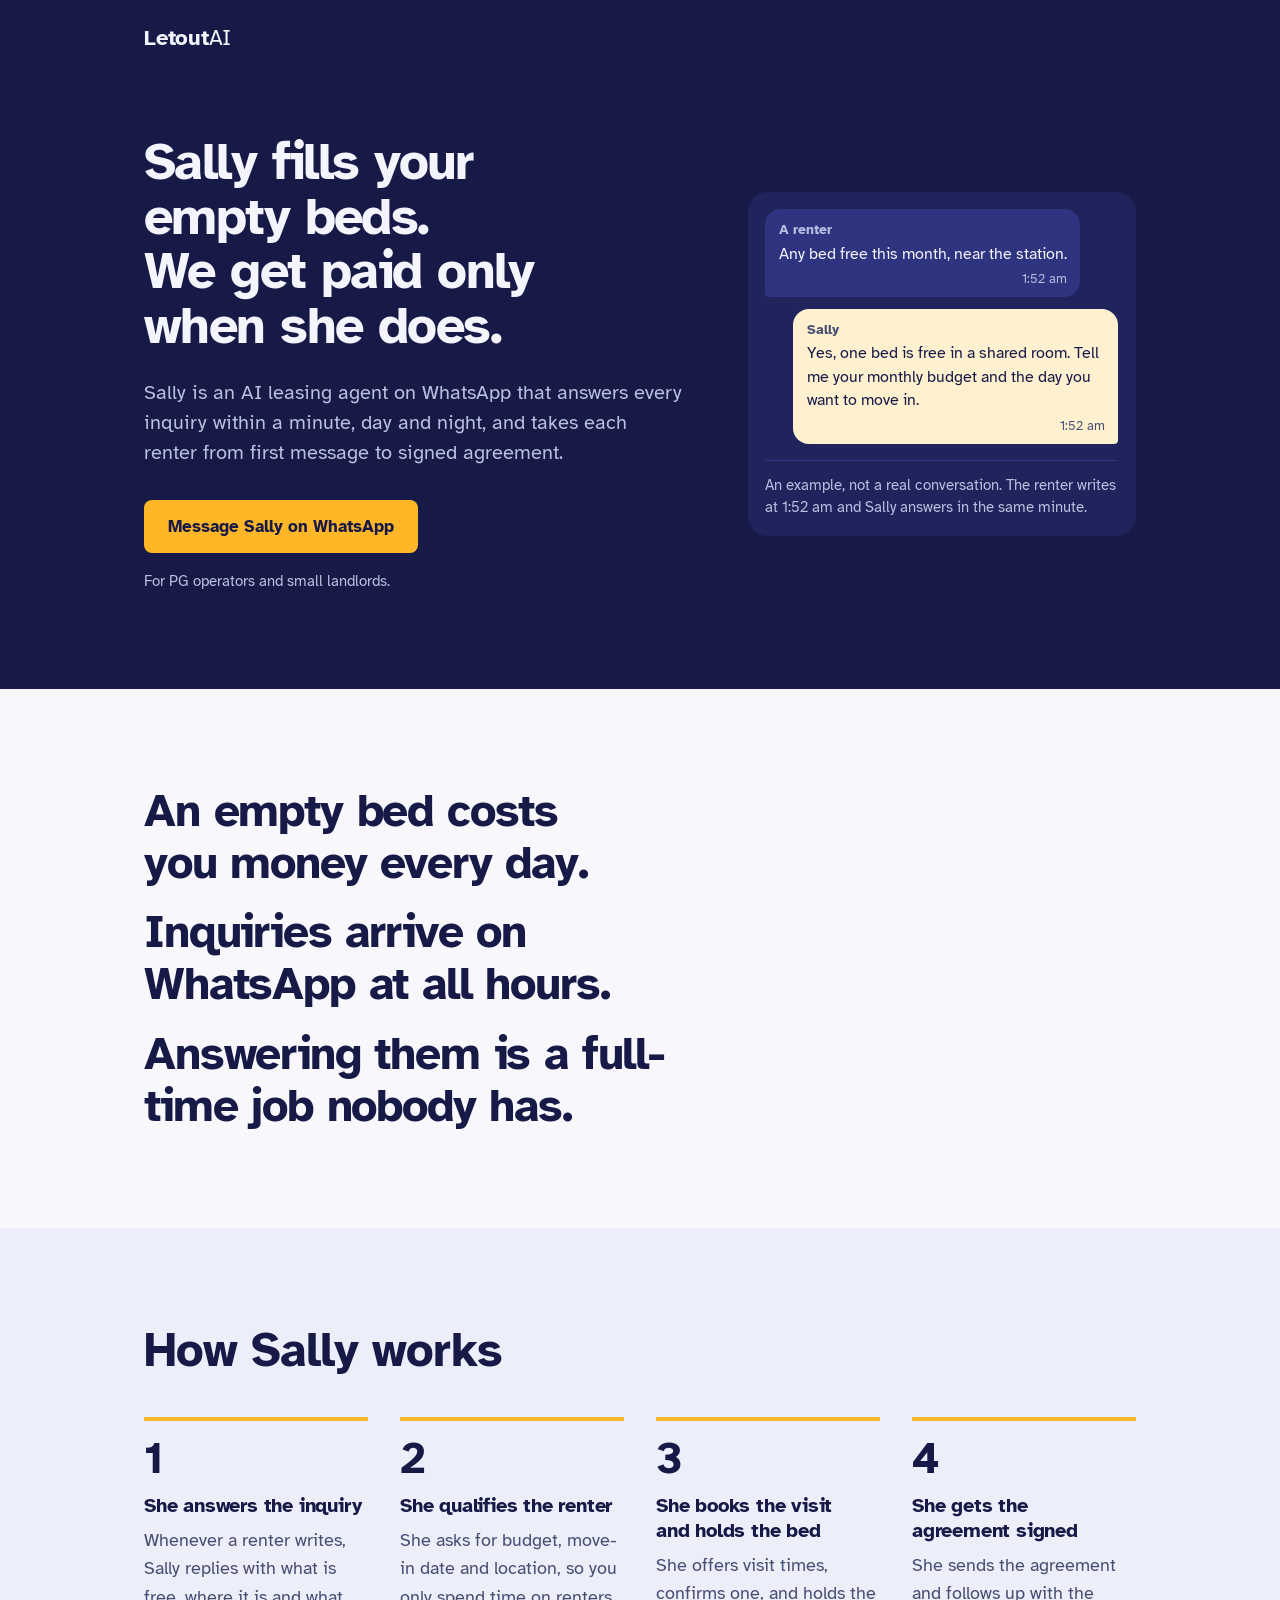
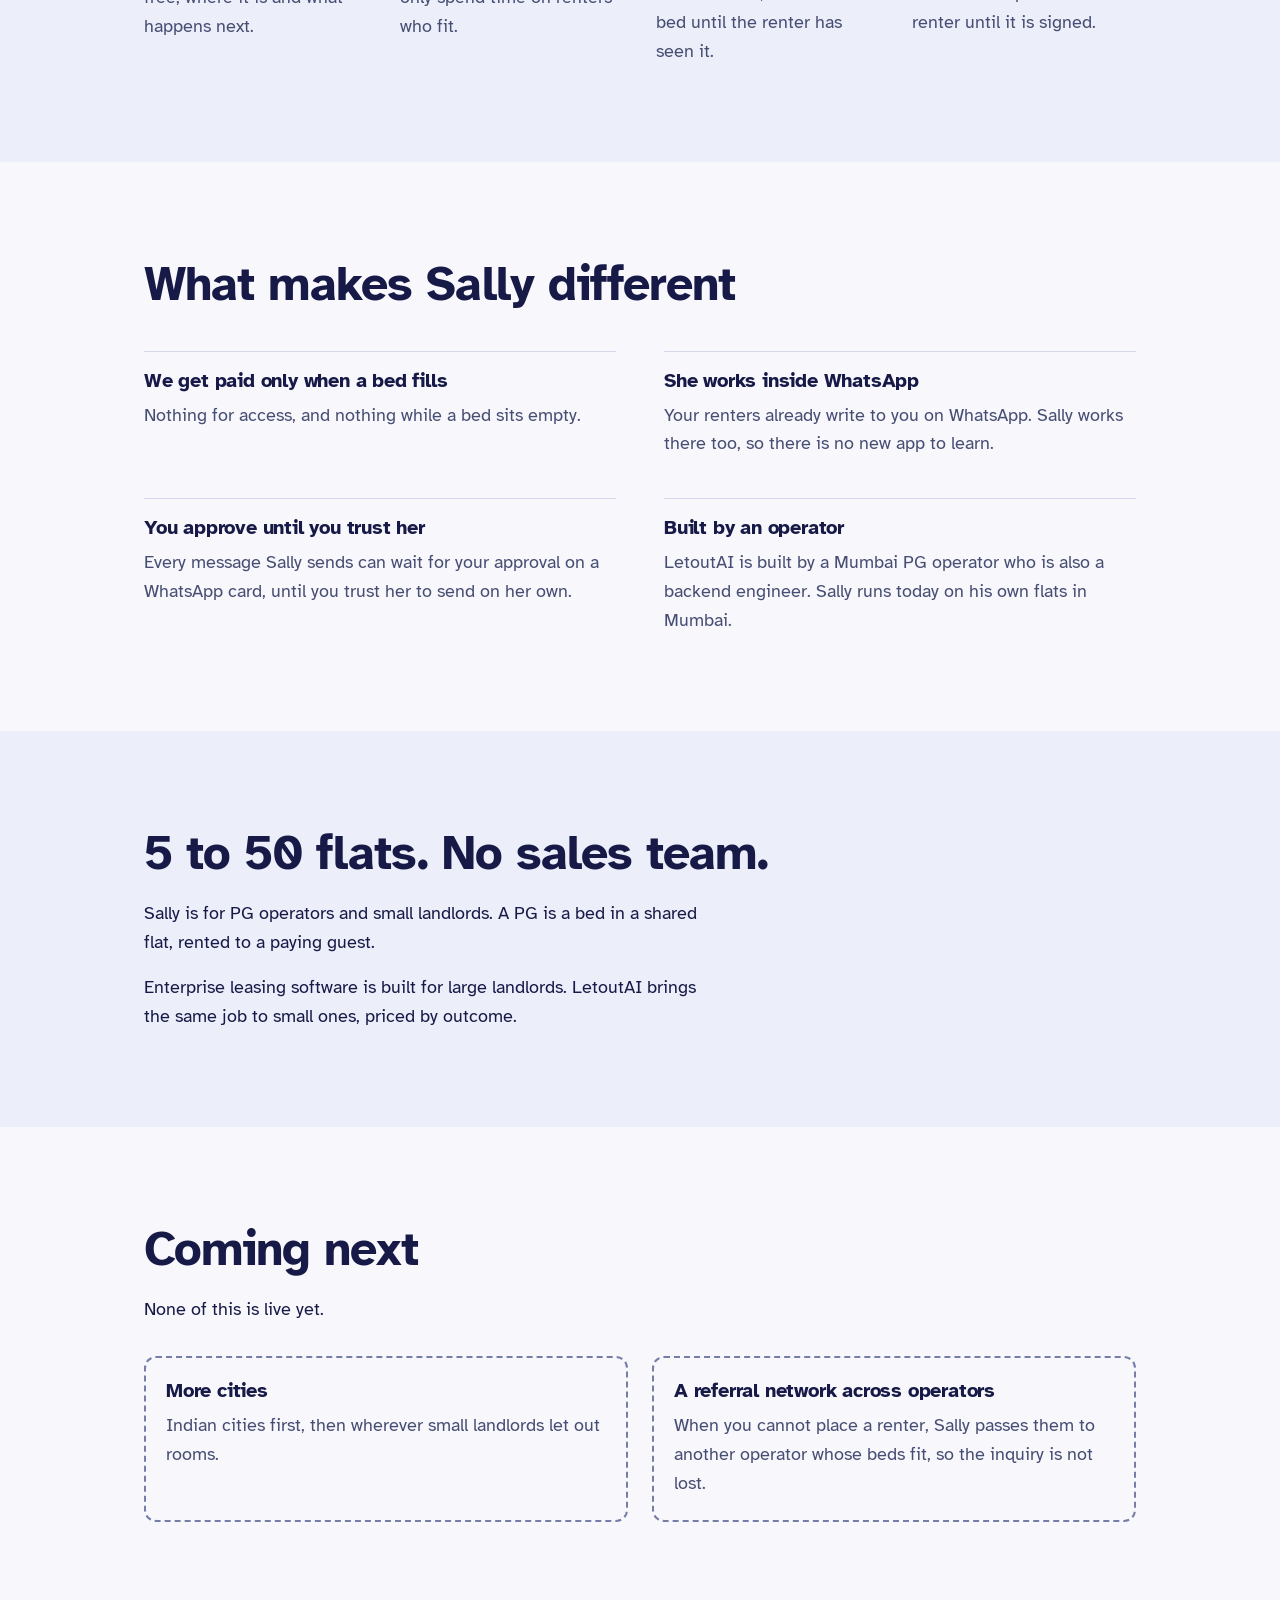
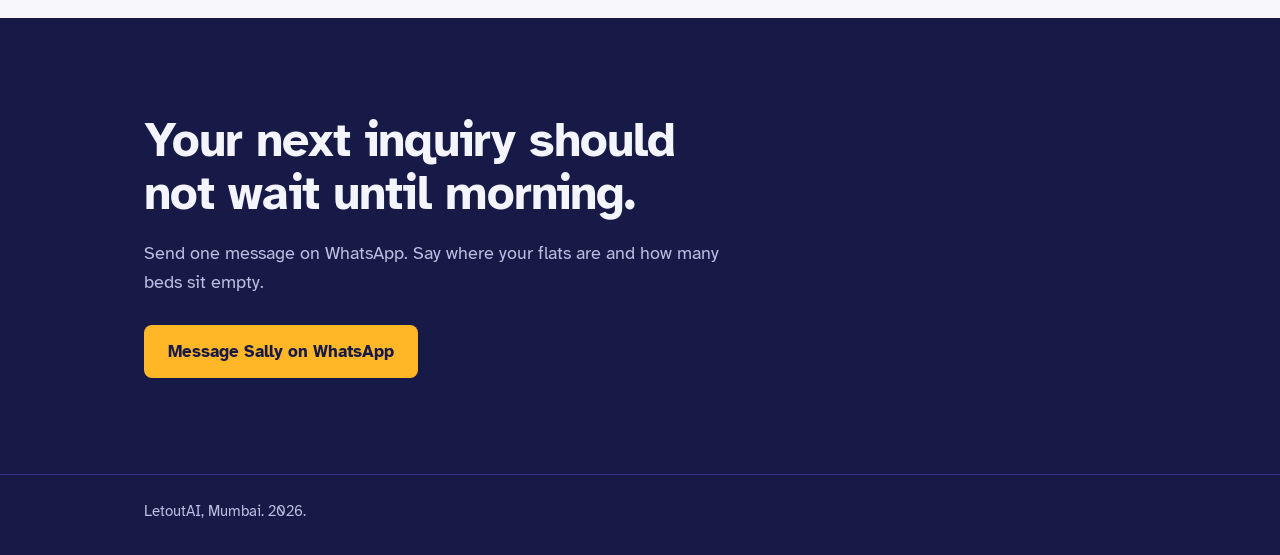
==== index.html @ 9d79eef0 "LetoutAI landing page" ====
<!doctype html>
<html lang="en">
<head>
<meta charset="utf-8">
<meta name="viewport" content="width=device-width, initial-scale=1">
<title>LetoutAI: Sally, an AI leasing agent for small landlords</title>
<meta name="description" content="Sally is an AI leasing agent on WhatsApp for PG operators and small landlords in India. She answers every inquiry, qualifies the renter and books the visit. We get paid only when a bed fills.">
<meta name="theme-color" content="#171a47">
<meta property="og:type" content="website">
<meta property="og:site_name" content="LetoutAI">
<meta property="og:title" content="Sally fills your empty beds. We get paid only when she does.">
<meta property="og:description" content="An AI leasing agent on WhatsApp for PG operators and small landlords in India.">
<link rel="icon" href="data:image/svg+xml,%3Csvg xmlns='http://www.w3.org/2000/svg' viewBox='0 0 32 32'%3E%3Crect width='32' height='32' rx='7' fill='%23171a47'/%3E%3Cg fill='%232f3480'%3E%3Crect x='6' y='6' width='9' height='9' rx='2'/%3E%3Crect x='17' y='6' width='9' height='9' rx='2'/%3E%3Crect x='6' y='17' width='9' height='9' rx='2'/%3E%3C/g%3E%3Crect x='17' y='17' width='9' height='9' rx='2' fill='%23ffb627'/%3E%3C/svg%3E">
<link rel="preconnect" href="https://fonts.googleapis.com">
<link rel="preconnect" href="https://fonts.gstatic.com" crossorigin>
<link rel="stylesheet" href="https://fonts.googleapis.com/css2?family=Atkinson+Hyperlegible:wght@400;700&display=swap">
<style>
:root{
  color-scheme:light;
  --night:#171a47;--night-2:#20245c;--night-3:#2f3480;
  --lamp:#ffb627;--lamp-hi:#ffc857;--lamp-soft:#fff1cf;
  --paper:#f7f7fc;--tint:#eceef9;--ink:#171a47;--muted:#474e73;--line:#d4d8ea;--dash:#767ea8;
  --on-night:#f3f4fc;--on-night-2:#b9bfe0;
  --f:"Atkinson Hyperlegible",system-ui,-apple-system,"Segoe UI",Roboto,"Helvetica Neue",Arial,sans-serif;
}
*,::before,::after{box-sizing:border-box}
html{-webkit-text-size-adjust:100%}
body{margin:0;background:var(--paper);color:var(--ink);font:400 1.125rem/1.6 var(--f);overflow-wrap:break-word}
::selection{background:var(--lamp);color:var(--night)}
h1,h2,h3,p,ol,figure{margin:0}
h1,h2,h3{font-weight:700;letter-spacing:-.02em;text-wrap:balance}
h2{font-size:clamp(1.85rem,4.6vw + .6rem,3rem);line-height:1.1;margin-bottom:1.25rem}
h3{font-size:1.25rem;line-height:1.25;letter-spacing:-.01em;margin-bottom:.5rem}
p{max-width:36rem}
p + p{margin-top:1rem}
:focus-visible{outline:3px solid var(--ink);outline-offset:3px}

/* bands: night is the hero and the close, paper is the day between */
.night{background:var(--night);color:var(--on-night)}
.night :focus-visible{outline-color:var(--on-night)}
.wrap{max-width:66rem;margin:0 auto;padding:0 16px}
.band{padding:clamp(3.5rem,9vw,6rem) 0}
.tint{background:var(--tint)}

/* hero */
.hero{padding:1.25rem 0 clamp(3rem,9vw,6rem)}
.mark{font-size:1.375rem;font-weight:700;letter-spacing:-.01em}
.mark span{font-weight:400}
.hero-grid{display:grid;grid-template-columns:minmax(0,1fr);gap:3rem;align-items:center;margin-top:clamp(2.5rem,8vw,5rem)}
h1{font-size:clamp(2.25rem,7.4vw + .5rem,3.6rem);line-height:1.04;letter-spacing:-.03em}
h1 span{display:block;text-wrap:balance}
.lede{margin:1.5rem 0 2rem;font-size:1.25rem;line-height:1.5;color:var(--on-night-2)}
.fine{margin-top:1rem;font-size:.9375rem;color:var(--on-night-2);text-wrap:balance}
.btn{display:block;padding:1rem 1.5rem;border-radius:.5rem;background:var(--lamp);color:var(--night);font-size:1.0625rem;font-weight:700;line-height:1.25;text-align:center;text-decoration:none;transition:background-color .15s,transform .15s}
.btn:hover{background:var(--lamp-hi);transform:translateY(-1px)}
.btn:active{transform:none}

/* the example thread */
.thread{max-width:26rem;padding:1.1rem;border-radius:1.25rem;background:var(--night-2)}
.thread ol{display:grid;gap:.75rem;padding:0;list-style:none}
.msg{max-width:92%;padding:.65rem .85rem .5rem;border-radius:1rem;font-size:1rem;line-height:1.45}
.msg b{display:block;margin-bottom:.15rem;font-size:.875rem;font-weight:700}
.msg time{display:block;margin-top:.3rem;font-size:.8125rem;text-align:right}
.in{justify-self:start;border-bottom-left-radius:.25rem;background:var(--night-3);color:var(--on-night)}
.out{justify-self:end;border-bottom-right-radius:.25rem;background:var(--lamp-soft);color:var(--night)}
.in b,.in time{color:var(--on-night-2)}
.out b,.out time{color:var(--muted)}
.thread figcaption{margin-top:1rem;padding-top:.9rem;border-top:1px solid var(--night-3);font-size:.9375rem;line-height:1.45;color:var(--on-night-2)}
@keyframes rise{from{opacity:0;transform:translateY(10px)}}
@media (prefers-reduced-motion:no-preference){
  .msg{animation:rise .5s ease-out backwards}
  .in{animation-delay:.5s}
  .out{animation-delay:1.7s}
}
@media (prefers-reduced-motion:reduce){.btn{transition:none}.btn:hover{transform:none}}

/* the problem, as three plain lines */
.problem .wrap{display:grid;gap:1.1rem}
.big{max-width:24ch;margin:0;font-size:clamp(1.7rem,4.6vw + .5rem,2.9rem);font-weight:700;line-height:1.12;letter-spacing:-.025em;text-wrap:balance}

/* how it works: a sequence, so it is numbered */
.steps{display:grid;gap:2rem;margin-top:2.5rem;padding:0;list-style:none;counter-reset:s}
.steps li{counter-increment:s;padding-top:1rem;border-top:4px solid var(--lamp)}
.steps li::before{content:counter(s);display:block;margin-bottom:.75rem;font-size:2.75rem;font-weight:700;line-height:1;letter-spacing:-.03em}
.steps p,.diff p,.soon-list p{color:var(--muted)}

/* what is different */
.diff,.soon-list{display:grid;gap:2rem;margin-top:2.5rem}
.diff > div{padding-top:1rem;border-top:1px solid var(--line)}

/* coming next: dashed means not built yet */
.soon-list{gap:1rem;margin-top:2rem}
.soon-list > div{padding:1.25rem 1.25rem 1.4rem;border:2px dashed var(--dash);border-radius:.75rem}

/* close and footer */
.close h2{max-width:24ch}
.close p{margin-bottom:1.75rem;color:var(--on-night-2)}
.foot{padding:1.5rem 0 2rem;border-top:1px solid var(--night-3)}
.foot p{font-size:.9375rem;color:var(--on-night-2)}

@media (min-width:560px){.btn{display:inline-block}}
@media (min-width:640px){.steps{grid-template-columns:repeat(2,minmax(0,1fr));gap:2.5rem 2rem}}
@media (min-width:720px){
  .wrap{padding:0 32px}
  .diff,.soon-list{grid-template-columns:repeat(2,minmax(0,1fr));gap:2.5rem 3rem}
  .soon-list{gap:1.5rem}
}
@media (min-width:880px){
  .hero-grid{grid-template-columns:minmax(0,1.25fr) minmax(0,.9fr);gap:4rem}
  h1{font-size:clamp(2.5rem,4.1vw,3.5rem)}
  .thread{justify-self:end}
}
@media (min-width:960px){.steps{grid-template-columns:repeat(4,minmax(0,1fr))}}
</style>
</head>
<body>
<header class="hero night">
<div class="wrap">
<p class="mark">Letout<span>AI</span></p>
<div class="hero-grid">
<div>
<h1><span>Sally fills your empty beds.</span> <span>We get paid only when she does.</span></h1>
<p class="lede">Sally is an AI leasing agent on WhatsApp that answers every inquiry within a minute, day and night, and takes each renter from first message to signed agreement.</p>
<a class="btn" href="https://wa.me/919321804793">Message Sally on WhatsApp</a>
<p class="fine">For PG operators and small landlords.</p>
</div>
<figure class="thread">
<ol>
<li class="msg in"><b>A renter</b>Any bed free this month, near the station.<time datetime="01:52">1:52 am</time></li>
<li class="msg out"><b>Sally</b>Yes, one bed is free in a shared room. Tell me your monthly budget and the day you want to move in.<time datetime="01:52">1:52 am</time></li>
</ol>
<figcaption>An example, not a real conversation. The renter writes at 1:52 am and Sally answers in the same minute.</figcaption>
</figure>
</div>
</div>
</header>

<main>
<section class="band problem">
<div class="wrap">
<h2 class="big">An empty bed costs you money every day.</h2>
<p class="big">Inquiries arrive on WhatsApp at all hours.</p>
<p class="big">Answering them is a full-time job nobody has.</p>
</div>
</section>

<section class="band tint">
<div class="wrap">
<h2>How Sally works</h2>
<ol class="steps">
<li><h3>She answers the inquiry</h3><p>Whenever a renter writes, Sally replies with what is free, where it is and what happens next.</p></li>
<li><h3>She qualifies the renter</h3><p>She asks for budget, move-in date and location, so you only spend time on renters who fit.</p></li>
<li><h3>She books the visit and holds the bed</h3><p>She offers visit times, confirms one, and holds the bed until the renter has seen it.</p></li>
<li><h3>She gets the agreement signed</h3><p>She sends the agreement and follows up with the renter until it is signed.</p></li>
</ol>
</div>
</section>

<section class="band">
<div class="wrap">
<h2>What makes Sally different</h2>
<div class="diff">
<div><h3>We get paid only when a bed fills</h3><p>Nothing for access, and nothing while a bed sits empty.</p></div>
<div><h3>She works inside WhatsApp</h3><p>Your renters already write to you on WhatsApp. Sally works there too, so there is no new app to learn.</p></div>
<div><h3>You approve until you trust her</h3><p>Every message Sally sends can wait for your approval on a WhatsApp card, until you trust her to send on her own.</p></div>
<div><h3>Built by an operator</h3><p>LetoutAI is built by a Mumbai PG operator who is also a backend engineer. Sally runs today on his own flats in Mumbai.</p></div>
</div>
</div>
</section>

<section class="band tint">
<div class="wrap">
<h2>5 to 50 flats. No sales team.</h2>
<p>Sally is for PG operators and small landlords. A PG is a bed in a shared flat, rented to a paying guest.</p>
<p>Enterprise leasing software is built for large landlords. LetoutAI brings the same job to small ones, priced by outcome.</p>
</div>
</section>

<section class="band">
<div class="wrap">
<h2>Coming next</h2>
<p>None of this is live yet.</p>
<div class="soon-list">
<div><h3>More cities</h3><p>Indian cities first, then wherever small landlords let out rooms.</p></div>
<div><h3>A referral network across operators</h3><p>When you cannot place a renter, Sally passes them to another operator whose beds fit, so the inquiry is not lost.</p></div>
</div>
</div>
</section>

<section class="band night close">
<div class="wrap">
<h2>Your next inquiry should not wait until morning.</h2>
<p>Send one message on WhatsApp. Say where your flats are and how many beds sit empty.</p>
<a class="btn" href="https://wa.me/919321804793">Message Sally on WhatsApp</a>
</div>
</section>
</main>

<footer class="night foot">
<div class="wrap">
<p>LetoutAI, Mumbai. 2026.</p>
</div>
</footer>
</body>
</html>
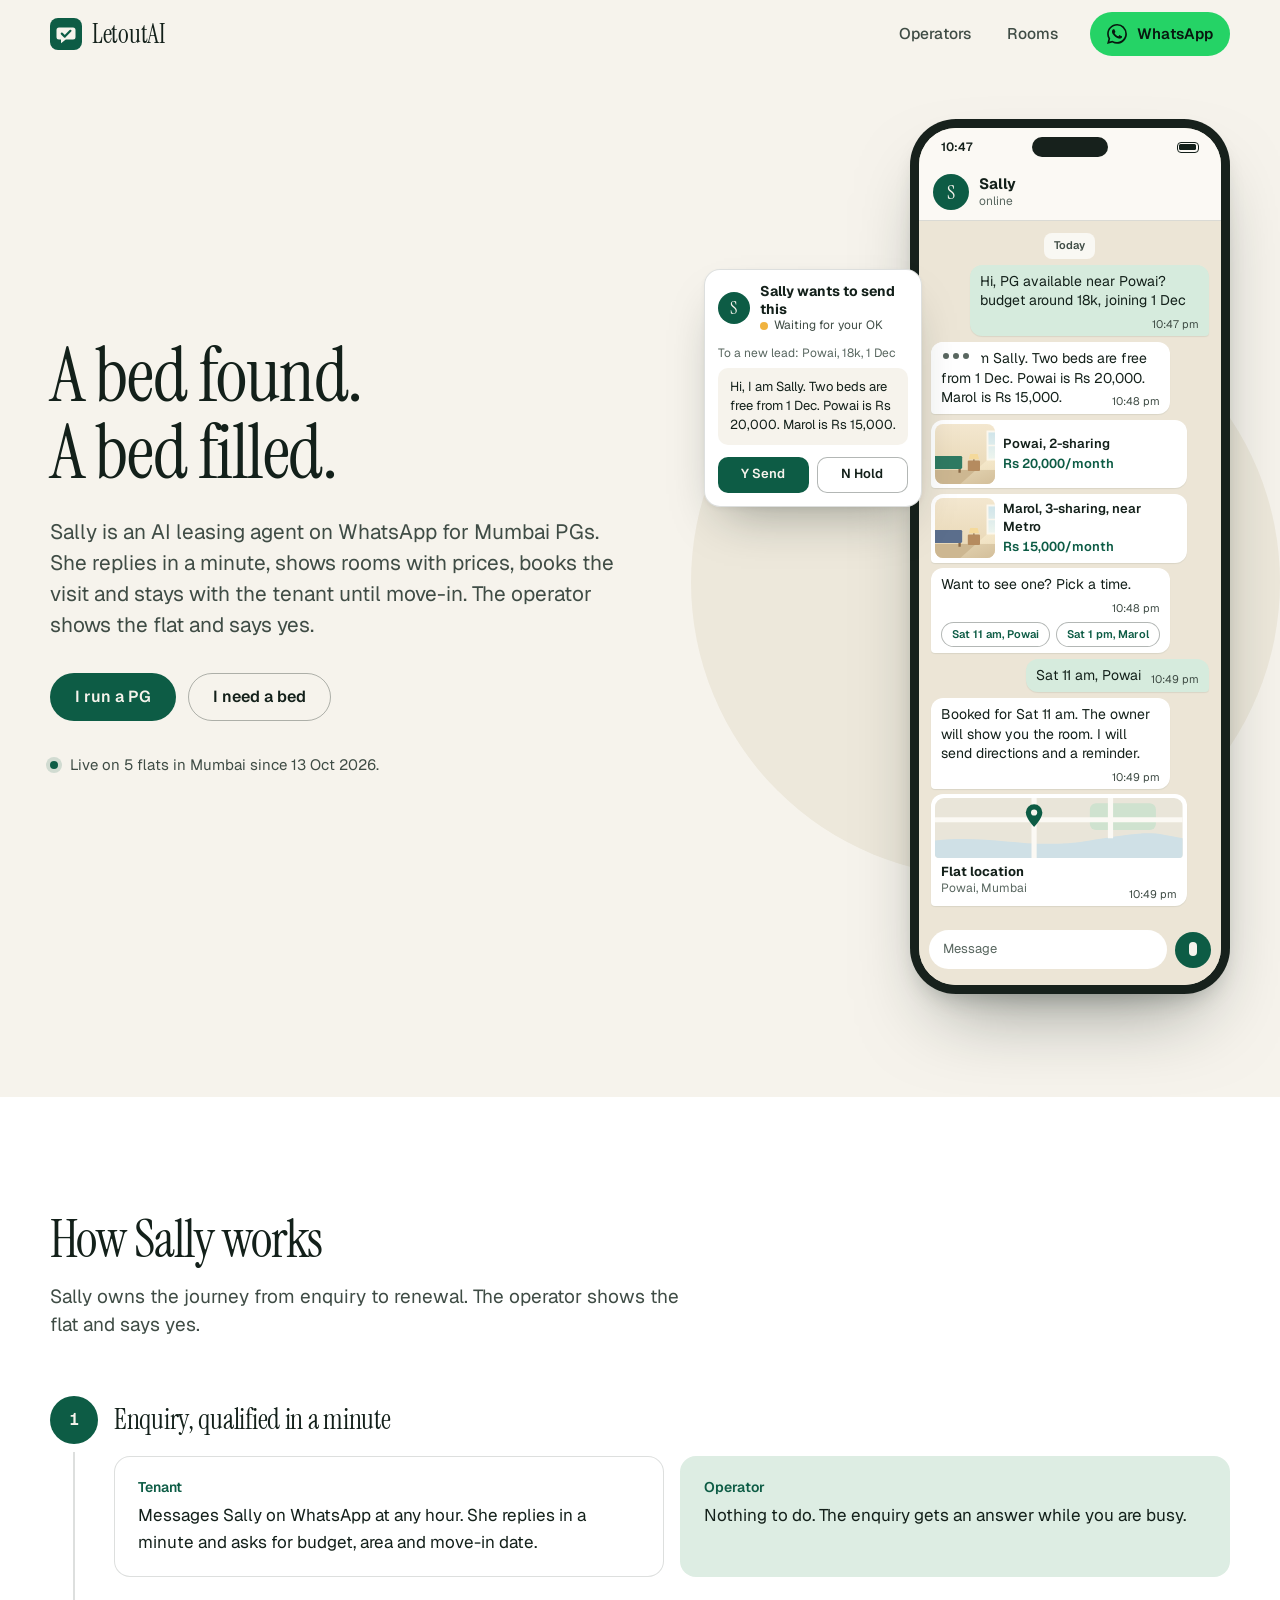
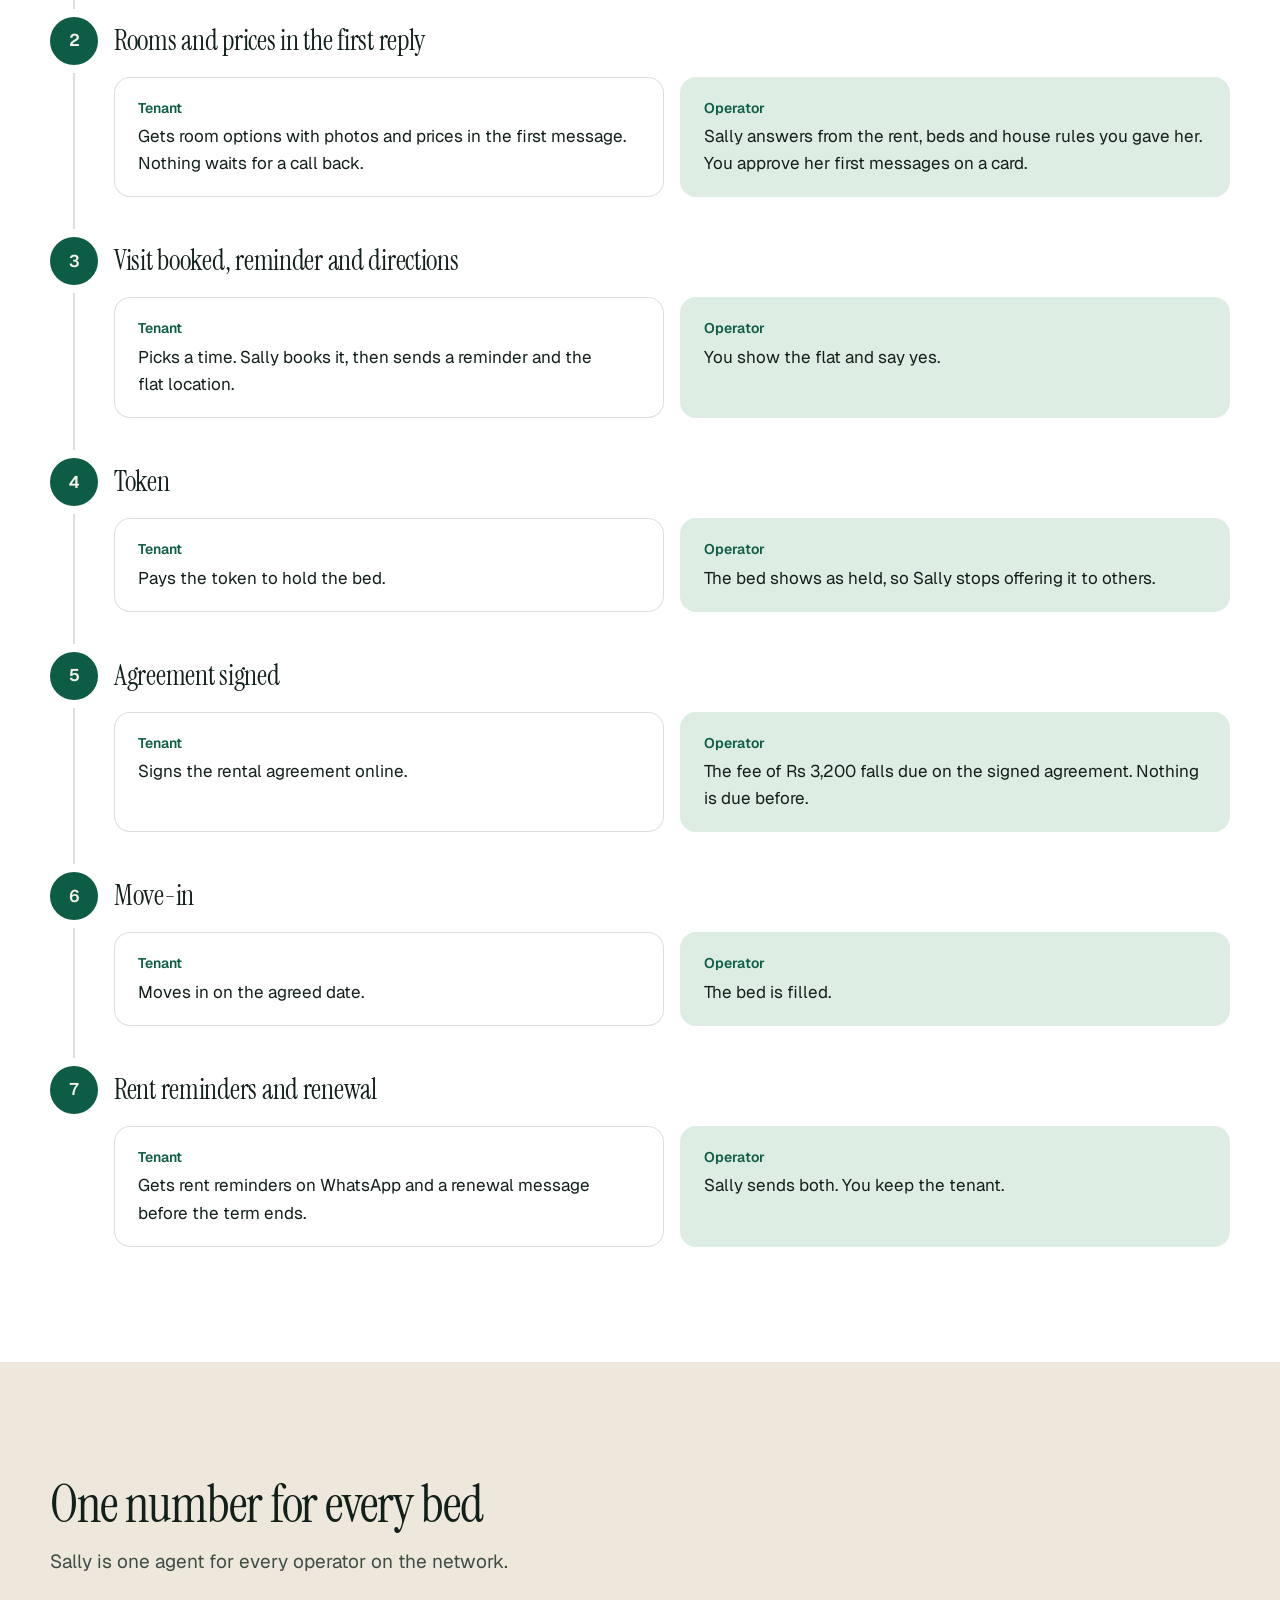
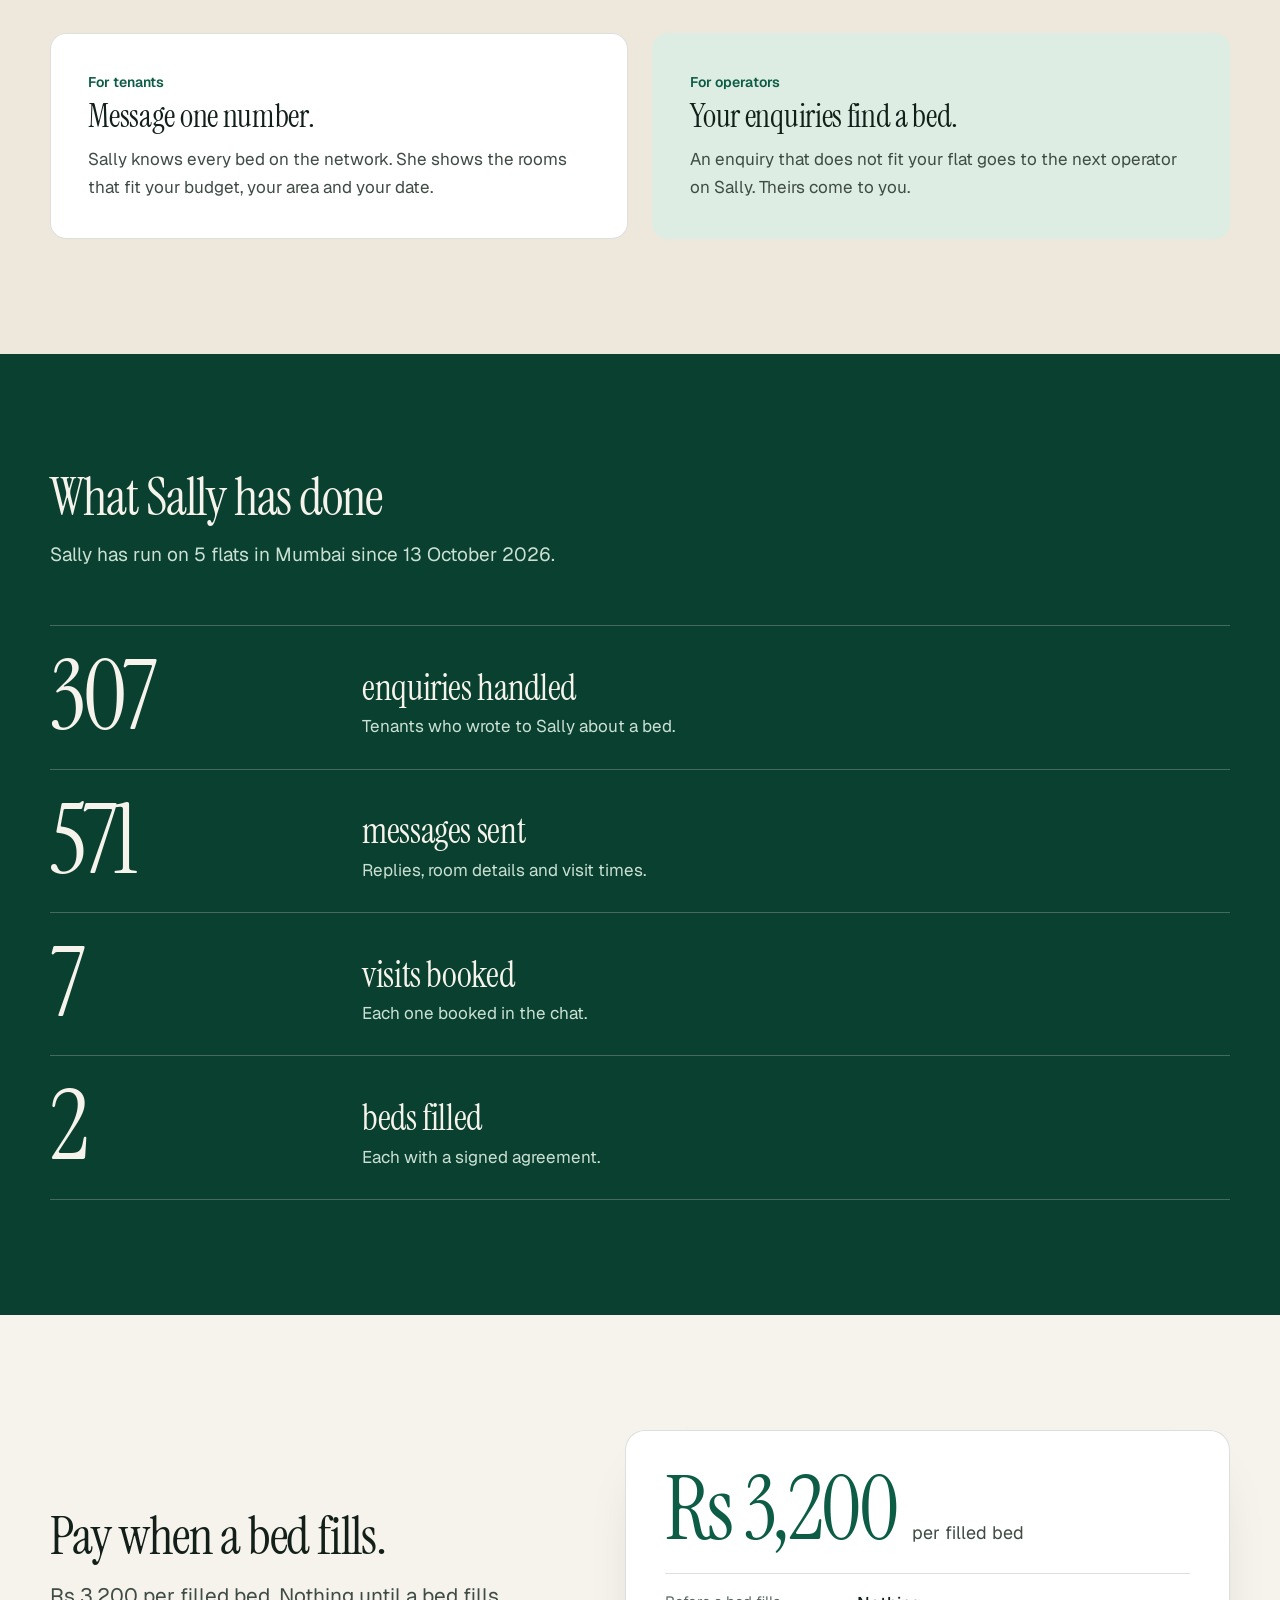
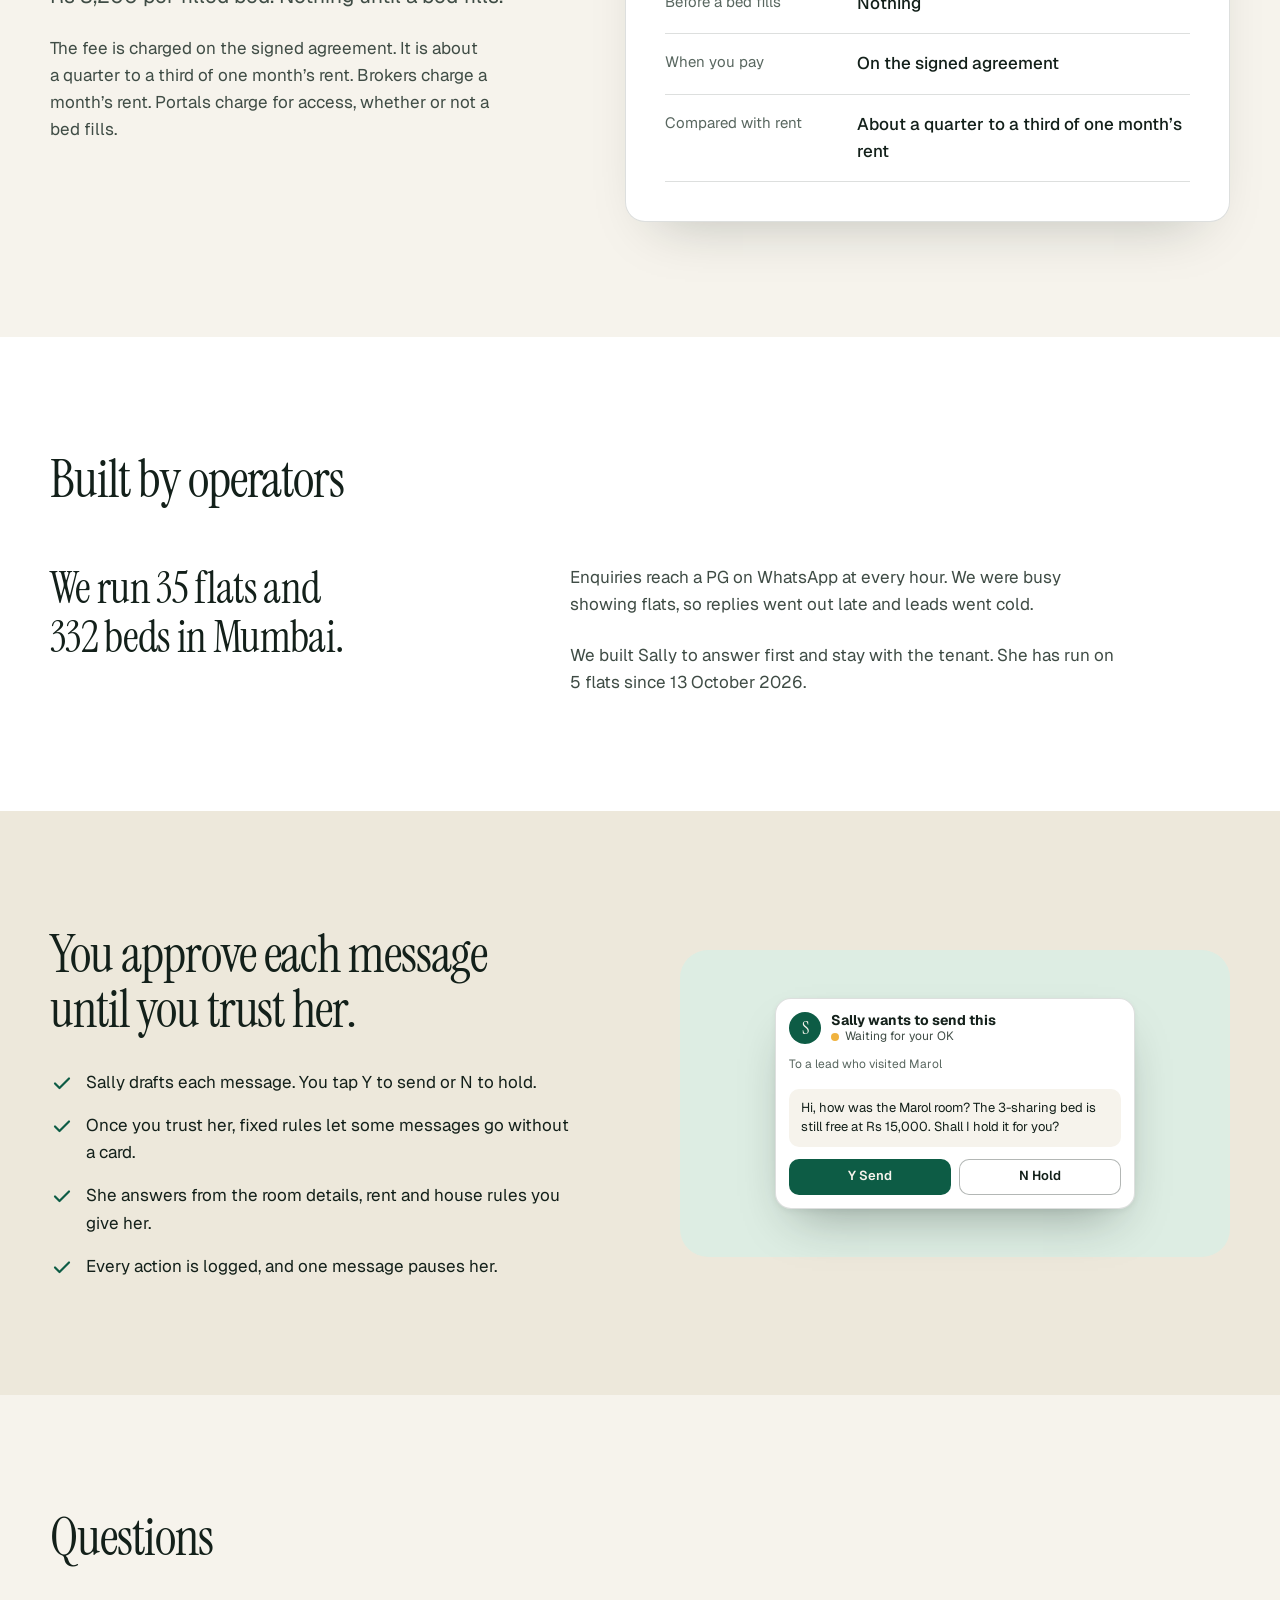
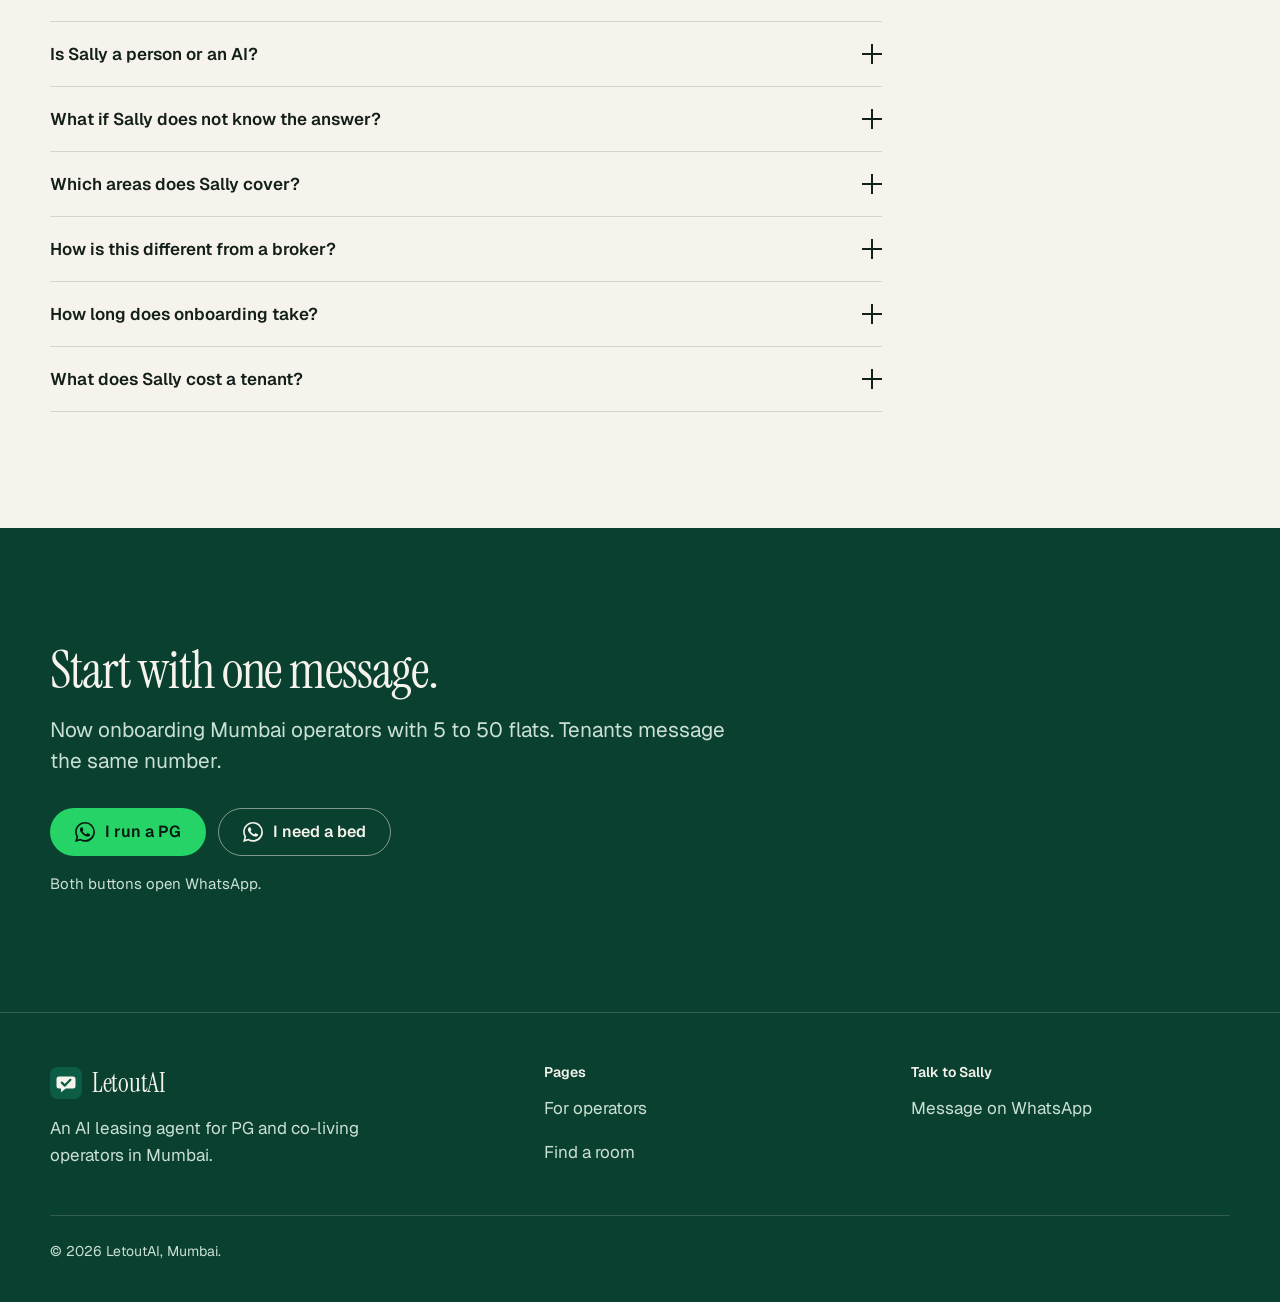
==== commit adefe213: "Content layer: three-page site (home, operators, rooms), verified numbers, shared stylesheet" ====
--- a/index.html
+++ b/index.html
@@ -1,205 +1,50 @@
 <!doctype html>
-<html lang="en">
+<html lang="en-IN">
 <head>
 <meta charset="utf-8">
 <meta name="viewport" content="width=device-width, initial-scale=1">
-<title>LetoutAI: Sally, an AI leasing agent for small landlords</title>
-<meta name="description" content="Sally is an AI leasing agent on WhatsApp for PG operators and small landlords in India. She answers every inquiry, qualifies the renter and books the visit. We get paid only when a bed fills.">
-<meta name="theme-color" content="#171a47">
+<title>LetoutAI | Sally, the AI leasing agent for Mumbai PGs</title>
+<meta name="description" content="Sally is an AI leasing agent on WhatsApp for Mumbai PGs. She takes each enquiry from first message to move-in. The operator shows the flat and says yes.">
+<link rel="canonical" href="https://letoutai.com/">
+<meta name="theme-color" content="#F6F3EC">
 <meta property="og:type" content="website">
 <meta property="og:site_name" content="LetoutAI">
-<meta property="og:title" content="Sally fills your empty beds. We get paid only when she does.">
-<meta property="og:description" content="An AI leasing agent on WhatsApp for PG operators and small landlords in India.">
-<link rel="icon" href="data:image/svg+xml,%3Csvg xmlns='http://www.w3.org/2000/svg' viewBox='0 0 32 32'%3E%3Crect width='32' height='32' rx='7' fill='%23171a47'/%3E%3Cg fill='%232f3480'%3E%3Crect x='6' y='6' width='9' height='9' rx='2'/%3E%3Crect x='17' y='6' width='9' height='9' rx='2'/%3E%3Crect x='6' y='17' width='9' height='9' rx='2'/%3E%3C/g%3E%3Crect x='17' y='17' width='9' height='9' rx='2' fill='%23ffb627'/%3E%3C/svg%3E">
+<meta property="og:locale" content="en_IN">
+<meta property="og:title" content="LetoutAI | Sally, the AI leasing agent for Mumbai PGs">
+<meta property="og:description" content="Sally is an AI leasing agent on WhatsApp for Mumbai PGs. She takes each enquiry from first message to move-in. The operator shows the flat and says yes.">
+<meta property="og:url" content="https://letoutai.com/">
+<meta property="og:image" content="https://letoutai.com/assets/og.png">
+<meta property="og:image:width" content="1200">
+<meta property="og:image:height" content="630">
+<meta property="og:image:alt" content="LetoutAI. A bed found. A bed filled.">
+<meta name="twitter:card" content="summary_large_image">
+<meta name="twitter:title" content="LetoutAI | Sally, the AI leasing agent for Mumbai PGs">
+<meta name="twitter:description" content="Sally is an AI leasing agent on WhatsApp for Mumbai PGs. She takes each enquiry from first message to move-in. The operator shows the flat and says yes.">
+<meta name="twitter:image" content="https://letoutai.com/assets/og.png">
+<link rel="icon" href="favicon.svg" type="image/svg+xml">
 <link rel="preconnect" href="https://fonts.googleapis.com">
 <link rel="preconnect" href="https://fonts.gstatic.com" crossorigin>
-<link rel="stylesheet" href="https://fonts.googleapis.com/css2?family=Atkinson+Hyperlegible:wght@400;700&display=swap">
-<style>
-:root{
-  color-scheme:light;
-  --night:#171a47;--night-2:#20245c;--night-3:#2f3480;
-  --lamp:#ffb627;--lamp-hi:#ffc857;--lamp-soft:#fff1cf;
-  --paper:#f7f7fc;--tint:#eceef9;--ink:#171a47;--muted:#474e73;--line:#d4d8ea;--dash:#767ea8;
-  --on-night:#f3f4fc;--on-night-2:#b9bfe0;
-  --f:"Atkinson Hyperlegible",system-ui,-apple-system,"Segoe UI",Roboto,"Helvetica Neue",Arial,sans-serif;
-}
-*,::before,::after{box-sizing:border-box}
-html{-webkit-text-size-adjust:100%}
-body{margin:0;background:var(--paper);color:var(--ink);font:400 1.125rem/1.6 var(--f);overflow-wrap:break-word}
-::selection{background:var(--lamp);color:var(--night)}
-h1,h2,h3,p,ol,figure{margin:0}
-h1,h2,h3{font-weight:700;letter-spacing:-.02em;text-wrap:balance}
-h2{font-size:clamp(1.85rem,4.6vw + .6rem,3rem);line-height:1.1;margin-bottom:1.25rem}
-h3{font-size:1.25rem;line-height:1.25;letter-spacing:-.01em;margin-bottom:.5rem}
-p{max-width:36rem}
-p + p{margin-top:1rem}
-:focus-visible{outline:3px solid var(--ink);outline-offset:3px}
-
-/* bands: night is the hero and the close, paper is the day between */
-.night{background:var(--night);color:var(--on-night)}
-.night :focus-visible{outline-color:var(--on-night)}
-.wrap{max-width:66rem;margin:0 auto;padding:0 16px}
-.band{padding:clamp(3.5rem,9vw,6rem) 0}
-.tint{background:var(--tint)}
-
-/* hero */
-.hero{padding:1.25rem 0 clamp(3rem,9vw,6rem)}
-.mark{font-size:1.375rem;font-weight:700;letter-spacing:-.01em}
-.mark span{font-weight:400}
-.hero-grid{display:grid;grid-template-columns:minmax(0,1fr);gap:3rem;align-items:center;margin-top:clamp(2.5rem,8vw,5rem)}
-h1{font-size:clamp(2.25rem,7.4vw + .5rem,3.6rem);line-height:1.04;letter-spacing:-.03em}
-h1 span{display:block;text-wrap:balance}
-.lede{margin:1.5rem 0 2rem;font-size:1.25rem;line-height:1.5;color:var(--on-night-2)}
-.fine{margin-top:1rem;font-size:.9375rem;color:var(--on-night-2);text-wrap:balance}
-.btn{display:block;padding:1rem 1.5rem;border-radius:.5rem;background:var(--lamp);color:var(--night);font-size:1.0625rem;font-weight:700;line-height:1.25;text-align:center;text-decoration:none;transition:background-color .15s,transform .15s}
-.btn:hover{background:var(--lamp-hi);transform:translateY(-1px)}
-.btn:active{transform:none}
-
-/* the example thread */
-.thread{max-width:26rem;padding:1.1rem;border-radius:1.25rem;background:var(--night-2)}
-.thread ol{display:grid;gap:.75rem;padding:0;list-style:none}
-.msg{max-width:92%;padding:.65rem .85rem .5rem;border-radius:1rem;font-size:1rem;line-height:1.45}
-.msg b{display:block;margin-bottom:.15rem;font-size:.875rem;font-weight:700}
-.msg time{display:block;margin-top:.3rem;font-size:.8125rem;text-align:right}
-.in{justify-self:start;border-bottom-left-radius:.25rem;background:var(--night-3);color:var(--on-night)}
-.out{justify-self:end;border-bottom-right-radius:.25rem;background:var(--lamp-soft);color:var(--night)}
-.in b,.in time{color:var(--on-night-2)}
-.out b,.out time{color:var(--muted)}
-.thread figcaption{margin-top:1rem;padding-top:.9rem;border-top:1px solid var(--night-3);font-size:.9375rem;line-height:1.45;color:var(--on-night-2)}
-@keyframes rise{from{opacity:0;transform:translateY(10px)}}
-@media (prefers-reduced-motion:no-preference){
-  .msg{animation:rise .5s ease-out backwards}
-  .in{animation-delay:.5s}
-  .out{animation-delay:1.7s}
-}
-@media (prefers-reduced-motion:reduce){.btn{transition:none}.btn:hover{transform:none}}
-
-/* the problem, as three plain lines */
-.problem .wrap{display:grid;gap:1.1rem}
-.big{max-width:24ch;margin:0;font-size:clamp(1.7rem,4.6vw + .5rem,2.9rem);font-weight:700;line-height:1.12;letter-spacing:-.025em;text-wrap:balance}
-
-/* how it works: a sequence, so it is numbered */
-.steps{display:grid;gap:2rem;margin-top:2.5rem;padding:0;list-style:none;counter-reset:s}
-.steps li{counter-increment:s;padding-top:1rem;border-top:4px solid var(--lamp)}
-.steps li::before{content:counter(s);display:block;margin-bottom:.75rem;font-size:2.75rem;font-weight:700;line-height:1;letter-spacing:-.03em}
-.steps p,.diff p,.soon-list p{color:var(--muted)}
-
-/* what is different */
-.diff,.soon-list{display:grid;gap:2rem;margin-top:2.5rem}
-.diff > div{padding-top:1rem;border-top:1px solid var(--line)}
-
-/* coming next: dashed means not built yet */
-.soon-list{gap:1rem;margin-top:2rem}
-.soon-list > div{padding:1.25rem 1.25rem 1.4rem;border:2px dashed var(--dash);border-radius:.75rem}
-
-/* close and footer */
-.close h2{max-width:24ch}
-.close p{margin-bottom:1.75rem;color:var(--on-night-2)}
-.foot{padding:1.5rem 0 2rem;border-top:1px solid var(--night-3)}
-.foot p{font-size:.9375rem;color:var(--on-night-2)}
-
-@media (min-width:560px){.btn{display:inline-block}}
-@media (min-width:640px){.steps{grid-template-columns:repeat(2,minmax(0,1fr));gap:2.5rem 2rem}}
-@media (min-width:720px){
-  .wrap{padding:0 32px}
-  .diff,.soon-list{grid-template-columns:repeat(2,minmax(0,1fr));gap:2.5rem 3rem}
-  .soon-list{gap:1.5rem}
-}
-@media (min-width:880px){
-  .hero-grid{grid-template-columns:minmax(0,1.25fr) minmax(0,.9fr);gap:4rem}
-  h1{font-size:clamp(2.5rem,4.1vw,3.5rem)}
-  .thread{justify-self:end}
-}
-@media (min-width:960px){.steps{grid-template-columns:repeat(4,minmax(0,1fr))}}
-</style>
+<link rel="stylesheet" href="https://fonts.googleapis.com/css2?family=Geist:wght@400;500;600&family=Instrument+Serif&display=swap">
+<link rel="stylesheet" href="assets/style.css">
+<script>document.documentElement.classList.add('js');</script>
+<script type="application/ld+json">{"@context":"https://schema.org","@type":"Organization","name":"LetoutAI","url":"https://letoutai.com/","description":"LetoutAI builds Sally, an AI leasing agent on WhatsApp for PG and co-living operators in Mumbai.","areaServed":{"@type":"City","name":"Mumbai"},"contactPoint":{"@type":"ContactPoint","contactType":"customer support","url":"https://wa.me/919321804793?text=Hi%20Sally%2C%20I%20run%20a%20PG%20in%20Mumbai%20and%20want%20to%20fill%20beds%20with%20you."}}</script>
 </head>
 <body>
-<header class="hero night">
-<div class="wrap">
-<p class="mark">Letout<span>AI</span></p>
-<div class="hero-grid">
-<div>
-<h1><span>Sally fills your empty beds.</span> <span>We get paid only when she does.</span></h1>
-<p class="lede">Sally is an AI leasing agent on WhatsApp that answers every inquiry within a minute, day and night, and takes each renter from first message to signed agreement.</p>
-<a class="btn" href="https://wa.me/919321804793">Message Sally on WhatsApp</a>
-<p class="fine">For PG operators and small landlords.</p>
-</div>
-<figure class="thread">
-<ol>
-<li class="msg in"><b>A renter</b>Any bed free this month, near the station.<time datetime="01:52">1:52 am</time></li>
-<li class="msg out"><b>Sally</b>Yes, one bed is free in a shared room. Tell me your monthly budget and the day you want to move in.<time datetime="01:52">1:52 am</time></li>
-</ol>
-<figcaption>An example, not a real conversation. The renter writes at 1:52 am and Sally answers in the same minute.</figcaption>
-</figure>
-</div>
-</div>
-</header>
-
-<main>
-<section class="band problem">
-<div class="wrap">
-<h2 class="big">An empty bed costs you money every day.</h2>
-<p class="big">Inquiries arrive on WhatsApp at all hours.</p>
-<p class="big">Answering them is a full-time job nobody has.</p>
-</div>
-</section>
-
-<section class="band tint">
-<div class="wrap">
-<h2>How Sally works</h2>
-<ol class="steps">
-<li><h3>She answers the inquiry</h3><p>Whenever a renter writes, Sally replies with what is free, where it is and what happens next.</p></li>
-<li><h3>She qualifies the renter</h3><p>She asks for budget, move-in date and location, so you only spend time on renters who fit.</p></li>
-<li><h3>She books the visit and holds the bed</h3><p>She offers visit times, confirms one, and holds the bed until the renter has seen it.</p></li>
-<li><h3>She gets the agreement signed</h3><p>She sends the agreement and follows up with the renter until it is signed.</p></li>
-</ol>
-</div>
-</section>
-
-<section class="band">
-<div class="wrap">
-<h2>What makes Sally different</h2>
-<div class="diff">
-<div><h3>We get paid only when a bed fills</h3><p>Nothing for access, and nothing while a bed sits empty.</p></div>
-<div><h3>She works inside WhatsApp</h3><p>Your renters already write to you on WhatsApp. Sally works there too, so there is no new app to learn.</p></div>
-<div><h3>You approve until you trust her</h3><p>Every message Sally sends can wait for your approval on a WhatsApp card, until you trust her to send on her own.</p></div>
-<div><h3>Built by an operator</h3><p>LetoutAI is built by a Mumbai PG operator who is also a backend engineer. Sally runs today on his own flats in Mumbai.</p></div>
-</div>
-</div>
-</section>
-
-<section class="band tint">
-<div class="wrap">
-<h2>5 to 50 flats. No sales team.</h2>
-<p>Sally is for PG operators and small landlords. A PG is a bed in a shared flat, rented to a paying guest.</p>
-<p>Enterprise leasing software is built for large landlords. LetoutAI brings the same job to small ones, priced by outcome.</p>
-</div>
-</section>
-
-<section class="band">
-<div class="wrap">
-<h2>Coming next</h2>
-<p>None of this is live yet.</p>
-<div class="soon-list">
-<div><h3>More cities</h3><p>Indian cities first, then wherever small landlords let out rooms.</p></div>
-<div><h3>A referral network across operators</h3><p>When you cannot place a renter, Sally passes them to another operator whose beds fit, so the inquiry is not lost.</p></div>
-</div>
-</div>
-</section>
-
-<section class="band night close">
-<div class="wrap">
-<h2>Your next inquiry should not wait until morning.</h2>
-<p>Send one message on WhatsApp. Say where your flats are and how many beds sit empty.</p>
-<a class="btn" href="https://wa.me/919321804793">Message Sally on WhatsApp</a>
-</div>
-</section>
+<a class="skip" href="#main">Skip to content</a>
+<svg width="0" height="0" style="position:absolute" aria-hidden="true" focusable="false"><symbol id="i-wa" viewBox="0 0 24 24"><path fill="currentColor" d="M17.472 14.382c-.297-.149-1.758-.867-2.03-.967-.273-.099-.471-.148-.67.15-.197.297-.767.966-.94 1.164-.173.199-.347.223-.644.075-.3-.15-1.263-.465-2.403-1.485-.888-.795-1.484-1.77-1.66-2.07-.174-.3-.019-.465.13-.615.136-.135.301-.345.451-.523.146-.181.194-.301.297-.496.1-.21.049-.375-.025-.524-.075-.15-.672-1.62-.922-2.206-.24-.584-.487-.51-.672-.51-.172-.015-.371-.015-.571-.015-.2 0-.523.074-.797.359-.273.3-1.045 1.02-1.045 2.475s1.07 2.865 1.219 3.075c.149.18 2.095 3.195 5.076 4.483.709.3 1.263.489 1.694.626.712.226 1.36.194 1.872.118.571-.085 1.758-.719 2.006-1.413.248-.695.248-1.29.173-1.414-.074-.123-.272-.198-.57-.347m-5.421 7.403h-.004a9.87 9.87 0 01-5.031-1.378l-.361-.214-3.741.982.998-3.648-.235-.374a9.86 9.86 0 01-1.51-5.26c.001-5.45 4.436-9.884 9.888-9.884 2.64 0 5.122 1.03 6.988 2.898a9.825 9.825 0 012.893 6.994c-.003 5.45-4.437 9.884-9.885 9.884m8.413-18.297A11.815 11.815 0 0012.05 0C5.495 0 .16 5.335.157 11.892c0 2.096.547 4.142 1.588 5.945L.057 24l6.305-1.654a11.882 11.882 0 005.683 1.448h.005c6.554 0 11.89-5.335 11.893-11.893a11.821 11.821 0 00-3.48-8.413Z"/></symbol><symbol id="i-check" viewBox="0 0 24 24"><path d="M5 12.5l4.5 4.5L19 7.5" fill="none" stroke="currentColor" stroke-width="2.2" stroke-linecap="round" stroke-linejoin="round"/></symbol><symbol id="i-mark" viewBox="0 0 32 32"><rect width="32" height="32" rx="8" fill="#0D5C45"/><path d="M9 9.5h14a2.5 2.5 0 0 1 2.5 2.5v7a2.5 2.5 0 0 1-2.5 2.5h-7.2L11 25.2V21.5H9A2.5 2.5 0 0 1 6.5 19v-7A2.5 2.5 0 0 1 9 9.5z" fill="#F6F3EC"/><path d="M11.8 15.6l3 3 5.6-5.8" fill="none" stroke="#0D5C45" stroke-width="2.2" stroke-linecap="round" stroke-linejoin="round"/></symbol><symbol id="i-room" viewBox="0 0 320 128" preserveAspectRatio="xMidYMid slice"><defs><linearGradient id="rp-wall" x1="0" y1="0" x2="0" y2="1"><stop offset="0" stop-color="#F3E7CF"/><stop offset="1" stop-color="#E7D5B1"/></linearGradient><linearGradient id="rp-sky" x1="0" y1="0" x2="0" y2="1"><stop offset="0" stop-color="#CFE4EA"/><stop offset="1" stop-color="#EEF5EE"/></linearGradient><linearGradient id="rp-beam" x1="0" y1="0" x2="1" y2="1"><stop offset="0" stop-color="#FFF6DA" stop-opacity=".55"/><stop offset="1" stop-color="#FFF6DA" stop-opacity="0"/></linearGradient></defs><rect width="320" height="128" fill="url(#rp-wall)"/><rect y="98" width="320" height="30" fill="#CDB791"/><rect x="208" y="16" width="76" height="60" fill="url(#rp-sky)" stroke="#FBF7EE" stroke-width="4"/><path d="M246 16v60M208 46h76" stroke="#FBF7EE" stroke-width="3"/><path d="M208 76h76l-34 52H150z" fill="url(#rp-beam)"/><rect x="24" y="52" width="10" height="46" rx="2" fill="#8A6A48"/><rect x="32" y="74" width="122" height="22" rx="3" fill="#F8F3E8"/><rect x="62" y="68" width="92" height="28" rx="3" fill="currentColor"/><rect x="38" y="64" width="34" height="14" rx="6" fill="#FFFFFF"/><rect x="34" y="96" width="5" height="8" fill="#8A6A48"/><rect x="146" y="96" width="5" height="8" fill="#8A6A48"/><rect x="166" y="78" width="26" height="22" rx="2" fill="#B58B5F"/><path d="M171 64h16l3 11h-22z" fill="#F4D99B"/><rect x="178" y="75" width="2" height="4" fill="#8A6A48"/></symbol><symbol id="i-map" viewBox="0 0 240 60" preserveAspectRatio="xMidYMid slice"><rect width="240" height="60" fill="#E9E5D9"/><rect x="150" y="6" width="64" height="26" rx="6" fill="#CFE2CF"/><path d="M0 42C60 36 90 52 150 42S210 34 240 40V60H0z" fill="#CFE0E6"/><path d="M0 22h240M96 0v60M170 0v40" fill="none" stroke="#FBF9F4" stroke-width="5"/><path d="M96 7a8 8 0 0 1 8 8c0 6-8 14-8 14s-8-8-8-14a8 8 0 0 1 8-8z" fill="#0D5C45"/><circle cx="96" cy="15" r="3" fill="#F6F3EC"/></symbol></svg>
+<header class="nav"><div class="wrap nav-in"><a class="brand" href="./" aria-label="LetoutAI home"><svg viewBox="0 0 32 32" aria-hidden="true"><use href="#i-mark"/></svg>LetoutAI</a><nav class="nav-links" id="menu" aria-label="Main"><a href="operators/">Operators</a><a href="rooms/">Rooms</a></nav><div class="nav-actions"><a class="btn btn--wa btn--sm" href="https://wa.me/919321804793?text=Hi%20Sally%2C%20I%20run%20a%20PG%20in%20Mumbai%20and%20want%20to%20fill%20beds%20with%20you." aria-label="Message Sally on WhatsApp"><svg aria-hidden="true"><use href="#i-wa"/></svg><span class="nav-wa-label">WhatsApp</span></a><button class="nav-toggle" type="button" aria-expanded="false" aria-controls="menu">Menu</button></div></div></header>
+<main id="main" tabindex="-1">
+<section class="hero" id="hero" aria-labelledby="hero-h"><div class="hero-bg" aria-hidden="true"></div><div class="wrap hero-grid"><div class="hero-copy"><h1 id="hero-h">A bed found. A bed filled.</h1><p class="lead">Sally is an AI leasing agent on WhatsApp for Mumbai PGs. She replies in a minute, shows rooms with prices, books the visit and stays with the tenant until move-in. The operator shows the flat and says yes.</p><div class="cta-row"><a class="btn btn--primary" href="operators/">I run a PG</a><a class="btn btn--ghost" href="rooms/">I need a bed</a></div><p class="status">Live on 5 flats in Mumbai since 13 Oct 2026.</p></div><figure class="stage" data-replay><div class="stage-main"><div class="phone" data-chat aria-hidden="true"><div class="screen"><div class="status-bar"><span>10:47</span><span class="battery"></span></div><div class="chat-head"><span class="avatar">S</span><div><strong>Sally</strong><small>online</small></div></div><div class="chat"><p class="chat-day">Today</p><p class="msg msg--text msg--out" data-step="1" data-at="500">Hi, PG available near Powai? budget around 18k, joining 1 Dec<time>10:47 pm</time></p><p class="msg msg--text" data-step="2" data-at="3000" data-typing="1100">Hi, I am Sally. Two beds are free from 1 Dec. Powai is Rs 20,000. Marol is Rs 15,000.<time>10:48 pm</time></p><div class="msg msg--image-card" data-step="3" data-at="3900"><svg class="photo photo--a" role="img" aria-label="Room in Powai"><use href="#i-room"/></svg><div class="card-b"><div class="card-t"><strong>Powai, 2-sharing</strong><span class="card-rent">Rs 20,000/month</span></div></div></div><div class="msg msg--image-card" data-step="4" data-at="4500"><svg class="photo photo--b" role="img" aria-label="Room in Marol"><use href="#i-room"/></svg><div class="card-b"><div class="card-t"><strong>Marol, 3-sharing, near Metro</strong><span class="card-rent">Rs 15,000/month</span></div></div></div><div class="msg msg--buttons" data-step="5" data-at="5400" data-typing="700"><p>Want to see one? Pick a time.<time>10:48 pm</time></p><div class="quick"><span>Sat 11 am, Powai</span><span>Sat 1 pm, Marol</span></div></div><p class="msg msg--text msg--out" data-step="6" data-at="6900">Sat 11 am, Powai<time>10:49 pm</time></p><p class="msg msg--text" data-step="7" data-at="8300" data-typing="1000">Booked for Sat 11 am. The owner will show you the room. I will send directions and a reminder.<time>10:49 pm</time></p><div class="msg msg--location" data-step="8" data-at="9100"><svg class="map" role="img" aria-label="Map"><use href="#i-map"/></svg><div class="card-b"><strong>Flat location</strong><small>Powai, Mumbai<time>10:49 pm</time></small></div></div><span class="typing" aria-hidden="true"><i></i><i></i><i></i></span></div><div class="composer"><span>Message</span><b></b></div></div></div><div class="approval" data-step="a" data-at="1300" aria-hidden="true"><div class="ap-head"><span class="avatar">S</span><div><strong>Sally wants to send this</strong><small><span class="ap-dot"></span>Waiting for your OK</small></div></div><p class="ap-to">To a new lead: Powai, 18k, 1 Dec</p><p class="ap-body">Hi, I am Sally. Two beds are free from 1 Dec. Powai is Rs 20,000. Marol is Rs 15,000.</p><div class="ap-actions"><span class="ap-btn ap-btn--y">Y Send</span><span class="ap-btn">N Hold</span></div></div></div><p class="sr">Sally&rsquo;s WhatsApp chat with a tenant who wants a bed near Powai. She replies with two rooms and their prices, books a Saturday visit and sends the flat location. The operator approves the first reply with a Y or N card.</p></figure></div></section>
+<section class="section section--white" id="how" aria-labelledby="how-h"><div class="wrap"><div class="head"><h2 id="how-h">How Sally works</h2><p>Sally owns the journey from enquiry to renewal. The operator shows the flat and says yes.</p></div><ol class="flow"><li class="flow-step"><span class="flow-n" aria-hidden="true">1</span><div class="flow-body"><h3 class="flow-t">Enquiry, qualified in a minute</h3><div class="flow-pair"><div class="side side--tenant"><p class="who">Tenant</p><p>Messages Sally on WhatsApp at any hour. She replies in a minute and asks for budget, area and move-in date.</p></div><div class="side side--op"><p class="who">Operator</p><p>Nothing to do. The enquiry gets an answer while you are busy.</p></div></div></div></li><li class="flow-step"><span class="flow-n" aria-hidden="true">2</span><div class="flow-body"><h3 class="flow-t">Rooms and prices in the first reply</h3><div class="flow-pair"><div class="side side--tenant"><p class="who">Tenant</p><p>Gets room options with photos and prices in the first message. Nothing waits for a call back.</p></div><div class="side side--op"><p class="who">Operator</p><p>Sally answers from the rent, beds and house rules you gave her. You approve her first messages on a card.</p></div></div></div></li><li class="flow-step"><span class="flow-n" aria-hidden="true">3</span><div class="flow-body"><h3 class="flow-t">Visit booked, reminder and directions</h3><div class="flow-pair"><div class="side side--tenant"><p class="who">Tenant</p><p>Picks a time. Sally books it, then sends a reminder and the flat location.</p></div><div class="side side--op"><p class="who">Operator</p><p>You show the flat and say yes.</p></div></div></div></li><li class="flow-step"><span class="flow-n" aria-hidden="true">4</span><div class="flow-body"><h3 class="flow-t">Token</h3><div class="flow-pair"><div class="side side--tenant"><p class="who">Tenant</p><p>Pays the token to hold the bed.</p></div><div class="side side--op"><p class="who">Operator</p><p>The bed shows as held, so Sally stops offering it to others.</p></div></div></div></li><li class="flow-step"><span class="flow-n" aria-hidden="true">5</span><div class="flow-body"><h3 class="flow-t">Agreement signed</h3><div class="flow-pair"><div class="side side--tenant"><p class="who">Tenant</p><p>Signs the rental agreement online.</p></div><div class="side side--op"><p class="who">Operator</p><p>The fee of <span class="nb">Rs 3,200</span> falls due on the signed agreement. Nothing is due before.</p></div></div></div></li><li class="flow-step"><span class="flow-n" aria-hidden="true">6</span><div class="flow-body"><h3 class="flow-t">Move-in</h3><div class="flow-pair"><div class="side side--tenant"><p class="who">Tenant</p><p>Moves in on the agreed date.</p></div><div class="side side--op"><p class="who">Operator</p><p>The bed is filled.</p></div></div></div></li><li class="flow-step"><span class="flow-n" aria-hidden="true">7</span><div class="flow-body"><h3 class="flow-t">Rent reminders and renewal</h3><div class="flow-pair"><div class="side side--tenant"><p class="who">Tenant</p><p>Gets rent reminders on WhatsApp and a renewal message before the term ends.</p></div><div class="side side--op"><p class="who">Operator</p><p>Sally sends both. You keep the tenant.</p></div></div></div></li></ol></div></section>
+<section class="section section--sand" id="network" aria-labelledby="network-h"><div class="wrap"><div class="head"><h2 id="network-h">One number for every bed</h2><p>Sally is one agent for every operator on the network.</p></div><div class="net"><div class="side side--tenant"><p class="who">For tenants</p><h3>Message one number.</h3><p>Sally knows every bed on the network. She shows the rooms that fit your budget, your area and your date.</p></div><div class="side side--op"><p class="who">For operators</p><h3>Your enquiries find a bed.</h3><p>An enquiry that does not fit your flat goes to the next operator on Sally. Theirs come to you.</p></div></div></div></section>
+<section class="section section--dark" id="proof" aria-labelledby="proof-h"><div class="wrap"><div class="head"><h2 id="proof-h">What Sally has done</h2><p>Sally has run on 5 flats in Mumbai since 13 October 2026.</p></div><div class="ledger"><div class="ledger-row"><p class="num">307</p><div><p class="ledger-t">enquiries handled</p><p class="ledger-d">Tenants who wrote to Sally about a bed.</p></div></div><div class="ledger-row"><p class="num">571</p><div><p class="ledger-t">messages sent</p><p class="ledger-d">Replies, room details and visit times.</p></div></div><div class="ledger-row"><p class="num">7</p><div><p class="ledger-t">visits booked</p><p class="ledger-d">Each one booked in the chat.</p></div></div><div class="ledger-row"><p class="num">2</p><div><p class="ledger-t">beds filled</p><p class="ledger-d">Each with a signed agreement.</p></div></div></div></div></section>
+<section class="section" id="pricing" aria-labelledby="pricing-h"><div class="wrap price-grid"><div><h2 id="pricing-h">Pay when a bed fills.</h2><p class="lead">Rs 3,200 per filled bed. Nothing until a bed fills.</p><p class="price-note">The fee is charged on the signed agreement. It is about a quarter to a third of one month&rsquo;s rent. Brokers charge a month&rsquo;s rent. Portals charge for access, whether or not a bed fills.</p></div><div class="price-card"><p class="price-big"><span class="num">Rs 3,200</span><span>per filled bed</span></p><dl class="rows"><div><dt>Before a bed fills</dt><dd>Nothing</dd></div><div><dt>When you pay</dt><dd>On the signed agreement</dd></div><div><dt>Compared with rent</dt><dd>About a quarter to a third of one month&rsquo;s rent</dd></div></dl></div></div></section>
+<section class="section section--white" id="built" aria-labelledby="built-h"><div class="wrap"><div class="head"><h2 id="built-h">Built by operators</h2></div><div class="story"><p class="story-lead">We run 35 flats and 332 beds in Mumbai.</p><div><p class="story-p">Enquiries reach a PG on WhatsApp at every hour. We were busy showing flats, so replies went out late and leads went cold.</p><p class="story-p">We built Sally to answer first and stay with the tenant. She has run on 5 flats since 13 October 2026.</p></div></div></div></section>
+<section class="section section--sand" id="approval" aria-labelledby="approval-h"><div class="wrap split"><div><h2 id="approval-h">You approve each message until you trust her.</h2><ul class="checks"><li><svg class="ic" aria-hidden="true"><use href="#i-check"/></svg><p>Sally drafts each message. You tap Y to send or N to hold.</p></li><li><svg class="ic" aria-hidden="true"><use href="#i-check"/></svg><p>Once you trust her, fixed rules let some messages go without a card.</p></li><li><svg class="ic" aria-hidden="true"><use href="#i-check"/></svg><p>She answers from the room details, rent and house rules you give her.</p></li><li><svg class="ic" aria-hidden="true"><use href="#i-check"/></svg><p>Every action is logged, and one message pauses her.</p></li></ul></div><div class="panel panel--tint" aria-hidden="true"><div class="approval approval--static"><div class="ap-head"><span class="avatar">S</span><div><strong>Sally wants to send this</strong><small><span class="ap-dot"></span>Waiting for your OK</small></div></div><p class="ap-to">To a lead who visited Marol</p><p class="ap-body">Hi, how was the Marol room? The 3-sharing bed is still free at Rs 15,000. Shall I hold it for you?</p><div class="ap-actions"><span class="ap-btn ap-btn--y">Y Send</span><span class="ap-btn">N Hold</span></div></div></div></div></section>
+<section class="section" id="faq" aria-labelledby="faq-h"><div class="wrap"><div class="head"><h2 id="faq-h">Questions</h2></div><div class="faq"><details><summary>Is Sally a person or an AI?</summary><p>Sally is an AI agent. She says so when a tenant asks, and a person from the flat meets the tenant at the visit.</p></details><details><summary>What if Sally does not know the answer?</summary><p>She asks the operator on WhatsApp and replies to the tenant after the operator answers.</p></details><details><summary>Which areas does Sally cover?</summary><p>Mumbai. Beds have filled in Powai and Marol. Tenants message one number and Sally knows every bed on the network.</p></details><details><summary>How is this different from a broker?</summary><p>A broker charges a month&rsquo;s rent. Sally charges <span class="nb">Rs 3,200</span> on the signed agreement, and nothing until a bed fills.</p></details><details><summary>How long does onboarding take?</summary><p>A day. The operator shares flats and house rules, connects a WhatsApp number and approves the first messages on cards.</p></details><details><summary>What does Sally cost a tenant?</summary><p>Nothing. LetoutAI earns from the operator.</p></details></div></div></section>
+<section class="cta-band" id="cta" aria-labelledby="cta-h"><div class="wrap"><h2 id="cta-h">Start with one message.</h2><p class="lead">Now onboarding Mumbai operators with 5 to 50 flats. Tenants message the same number.</p><div class="cta-row"><a class="btn btn--wa" href="https://wa.me/919321804793?text=Hi%20Sally%2C%20I%20run%20a%20PG%20in%20Mumbai%20and%20want%20to%20fill%20beds%20with%20you."><svg aria-hidden="true"><use href="#i-wa"/></svg>I run a PG</a><a class="btn btn--light" href="https://wa.me/919321804793?text=Hi%20Sally%2C%20I%27m%20looking%20for%20a%20PG%20bed%20in%20Mumbai."><svg aria-hidden="true"><use href="#i-wa"/></svg>I need a bed</a></div><p class="cta-note">Both buttons open WhatsApp.</p></div></section>
 </main>
-
-<footer class="night foot">
-<div class="wrap">
-<p>LetoutAI, Mumbai. 2026.</p>
-</div>
-</footer>
+<footer class="foot"><div class="wrap"><div class="foot-grid"><div><a class="brand" href="./" aria-label="LetoutAI home"><svg viewBox="0 0 32 32" aria-hidden="true"><use href="#i-mark"/></svg>LetoutAI</a><p>An AI leasing agent for PG and co-living operators in Mumbai.</p></div><div><p class="foot-h">Pages</p><ul><li><a href="operators/">For operators</a></li><li><a href="rooms/">Find a room</a></li></ul></div><div><p class="foot-h">Talk to Sally</p><ul><li><a href="https://wa.me/919321804793?text=Hi%20Sally%2C%20I%20run%20a%20PG%20in%20Mumbai%20and%20want%20to%20fill%20beds%20with%20you.">Message on WhatsApp</a></li></ul></div></div><p class="foot-fine">&copy; 2026 LetoutAI, Mumbai.</p></div></footer>
+<script src="assets/site.js" defer></script>
 </body>
 </html>
--- a/assets/style.css
+++ b/assets/style.css
@@ -0,0 +1,576 @@
+/* ==========================================================================
+   LetoutAI shared stylesheet. Plain CSS, no build step.
+   1 tokens   2 base   3 layout   4 nav and buttons   5 hero stage
+   6 home sections   7 operators and rooms parts   8 footer   9 motion
+   ========================================================================== */
+
+/* 1. Tokens ---------------------------------------------------------------- */
+:root {
+  --paper: #F6F3EC;
+  --sand: #EDE8DB;
+  --white: #FFFFFF;
+  --ink: #13201A;
+  --ink-2: #3F4C45;
+  --ink-3: #596760;
+  --line: rgba(19, 32, 26, .14);
+  --line-strong: rgba(19, 32, 26, .32);
+  --green: #0D5C45;
+  --green-deep: #09402F;
+  --green-tint: #DDEDE3;
+  --on-green: #F6F3EC;
+  --on-green-2: #CBE0D4;
+  --warm: #F0B33F;
+  --warm-tint: #F8E4B4;
+  --wa: #25D366;
+  --wa-ink: #08170F;
+  --chat-bg: #ECE5D6;
+  --bubble-out: #D6EBDD;
+
+  --serif: "Instrument Serif", "Iowan Old Style", "Palatino Linotype", Palatino, Georgia, serif;
+  --sans: "Geist", ui-sans-serif, system-ui, -apple-system, "Segoe UI", Roboto, "Helvetica Neue", Arial, sans-serif;
+
+  /* spacing: 4px steps, --sp-N = N x 4px */
+--sp-1: 4px; --sp-2: 8px; --sp-3: 12px; --sp-4: 16px; --sp-5: 20px; --sp-6: 24px; --sp-8: 32px;
+--sp-10: 40px; --sp-12: 48px; --sp-16: 64px; --sp-20: 80px; --sp-24: 96px; --sp-32: 128px;
+--hero-split: 54%;
+  --gutter: clamp(16px, 4vw, 40px);
+  --wrap: 1180px;
+  --r: 16px;
+  --r-s: 12px;
+  --ease: cubic-bezier(.16, 1, .3, 1);
+  color-scheme: light;
+}
+
+/* 2. Base ------------------------------------------------------------------ */
+*, *::before, *::after { box-sizing: border-box; }
+
+html {
+  -webkit-text-size-adjust: 100%;
+  text-size-adjust: 100%;
+  scroll-behavior: smooth;
+  scroll-padding-top: 16px;
+  scrollbar-color: #9DB1A6 var(--paper);
+}
+
+body {
+  margin: 0;
+  background: var(--paper);
+  color: var(--ink);
+  font-family: var(--sans);
+  font-size: 1.0625rem;
+  line-height: 1.6;
+  font-synthesis: none;
+  -webkit-font-smoothing: antialiased;
+  accent-color: var(--green);
+  caret-color: var(--green);
+}
+
+h1, h2, h3, p, ul, ol, dl, dd, figure { margin: 0; }
+ul, ol { padding: 0; list-style: none; }
+img, svg { max-width: 100%; }
+a { color: inherit; }
+::selection { background: var(--green); color: var(--on-green); }
+
+h1, h2 {
+  font-family: var(--serif);
+  font-weight: 400;
+  letter-spacing: -.02em;
+  text-wrap: balance;
+}
+h1 { font-size: clamp(2.5rem, 1.35rem + 4.6vw, 4.75rem); line-height: 1.02; }
+h2 { font-size: clamp(2rem, 1.3rem + 2.6vw, 3.25rem); line-height: 1.06; }
+h3 { font-size: 1.125rem; font-weight: 600; line-height: 1.35; }
+p { text-wrap: pretty; }
+
+.lead {
+  max-width: 34em;
+  font-size: clamp(1.125rem, 1.06rem + .3vw, 1.3125rem);
+  line-height: 1.5;
+  color: var(--ink-2);
+}
+.num {
+  font-family: var(--serif);
+  font-weight: 400;
+  letter-spacing: -.03em;
+  line-height: .9;
+  font-variant-numeric: lining-nums tabular-nums;
+  white-space: nowrap;
+}
+.link { color: var(--green); text-underline-offset: 3px; text-decoration-thickness: 1px; }
+
+.sr {
+  position: absolute; width: 1px; height: 1px; margin: -1px; padding: 0;
+  overflow: hidden; clip: rect(0 0 0 0); white-space: nowrap; border: 0;
+}
+.skip {
+  position: absolute; left: 16px; top: -80px; z-index: 100;
+  padding: var(--sp-3) var(--sp-4); border-radius: 8px;
+  background: var(--ink); color: var(--paper); font-weight: 600; text-decoration: none;
+}
+.skip:focus { top: 16px; }
+
+:focus-visible { outline: 3px solid var(--green); outline-offset: 3px; }
+.section--dark :focus-visible, .cta-band :focus-visible, .foot :focus-visible { outline-color: var(--warm); }
+
+.ic { width: 24px; height: 24px; flex: none; }
+
+/* 3. Layout ---------------------------------------------------------------- */
+.wrap {
+  width: 100%;
+  max-width: calc(var(--wrap) + var(--gutter) * 2);
+  margin-inline: auto;
+  padding-inline: var(--gutter);
+}
+.section { padding-block: clamp(var(--sp-16), 9vw, 120px); }
+.section--sand { background: var(--sand); }
+.section--white { background: var(--white); }
+.section--dark { background: var(--green-deep); color: var(--on-green); }
+.section--dark h2 { color: var(--on-green); }
+
+.head { max-width: 40rem; margin-bottom: clamp(var(--sp-8), 5vw, 56px); }
+.head > p { margin-top: var(--sp-4); font-size: 1.1875rem; line-height: 1.5; color: var(--ink-2); }
+.section--dark .head > p { color: var(--on-green-2); }
+
+.split { display: grid; gap: var(--sp-12); align-items: center; }
+@media (min-width: 900px) {
+  .split { grid-template-columns: minmax(0, 1fr) minmax(0, 1fr); gap: var(--sp-20); }
+  .split--flip > .panel { order: -1; }
+}
+
+.panel {
+  display: grid; justify-items: center; gap: var(--sp-4);
+  padding: clamp(var(--sp-6), 5vw, var(--sp-12));
+  border-radius: 28px;
+}
+.panel--tint { background: var(--green-tint); }
+.panel--paper { background: var(--paper); }
+.panel-cap, .stage > figcaption {
+  font-size: .8125rem; line-height: 1.5; text-align: center; text-wrap: balance;
+}
+.panel-cap { color: var(--ink-2); }
+.stage > figcaption { margin-top: var(--sp-6); color: var(--ink-3); }
+
+/* 4. Nav and buttons ------------------------------------------------------- */
+.nav { padding-block: var(--sp-3); }
+.nav-in { display: flex; flex-wrap: wrap; align-items: center; gap: var(--sp-2) var(--sp-4); }
+.brand {
+  display: inline-flex; align-items: center; gap: 10px; min-height: 44px;
+  font-family: var(--serif); font-size: 1.625rem; line-height: 1; letter-spacing: -.01em;
+  color: var(--ink); text-decoration: none;
+}
+.brand svg { width: 32px; height: 32px; flex: none; }
+.nav-links { display: flex; align-items: center; gap: var(--sp-1); margin-left: auto; }
+.nav-links a {
+  display: inline-flex; align-items: center; min-height: 44px; padding: 0 var(--sp-4);
+  border-radius: 999px; font-size: .9688rem; font-weight: 500;
+  color: var(--ink-2); text-decoration: none;
+}
+.nav-links a:hover { background: rgba(19, 32, 26, .06); color: var(--ink); }
+.nav-links a[aria-current="page"] { color: var(--ink); box-shadow: inset 0 0 0 1px var(--line-strong); }
+.nav-actions { display: flex; align-items: center; gap: var(--sp-2); }
+.nav-toggle {
+  display: none; align-items: center; min-height: 44px; padding: 0 var(--sp-4);
+  border: 1.5px solid var(--line-strong); border-radius: 999px;
+  background: transparent; color: var(--ink); font: 600 .9375rem/1 var(--sans); cursor: pointer;
+}
+@media (max-width: 719px) {
+  .nav-actions { margin-left: auto; }
+  .nav-links { order: 3; flex-basis: 100%; flex-direction: column; align-items: stretch; margin-left: 0; }
+  .nav-links a { justify-content: flex-start; }
+  .js .nav-toggle { display: inline-flex; }
+  .js .nav-links { display: none; }
+  .js .nav[data-open] .nav-links { display: flex; padding-bottom: var(--sp-2); }
+  .nav .btn--wa { width: 44px; padding: 0; }
+  .nav-wa-label { display: none; }
+}
+
+.btn {
+  display: inline-flex; align-items: center; justify-content: center; gap: 10px;
+  min-height: 48px; padding: var(--sp-3) var(--sp-6);
+  border: 1.5px solid transparent; border-radius: 999px;
+  font: 600 1rem/1.25 var(--sans); text-align: center; text-decoration: none; cursor: pointer;
+  transition: background-color .2s, color .2s, border-color .2s, transform .2s var(--ease);
+}
+.btn svg { width: 20px; height: 20px; flex: none; }
+.btn:active { transform: translateY(1px); }
+.btn--sm { min-height: 44px; padding: var(--sp-2) var(--sp-4); font-size: .9375rem; }
+.btn--primary { background: var(--green); color: var(--on-green); }
+.btn--primary:hover { background: var(--green-deep); }
+.btn--ghost { background: transparent; border-color: var(--line-strong); color: var(--ink); }
+.btn--ghost:hover { border-color: var(--ink); background: rgba(19, 32, 26, .04); }
+.btn--wa { background: var(--wa); color: var(--wa-ink); }
+.btn--wa:hover { background: #1FBE5B; }
+.btn--light { background: transparent; border-color: rgba(246, 243, 236, .5); color: var(--on-green); }
+.btn--light:hover { background: rgba(246, 243, 236, .1); border-color: var(--on-green); }
+
+.cta-row { display: flex; flex-wrap: wrap; gap: var(--sp-3); margin-top: var(--sp-8); }
+
+/* 5. Hero stage ------------------------------------------------------------ */
+.hero { padding-block: clamp(var(--sp-6), 4vw, 56px) clamp(var(--sp-16), 8vw, 112px); }
+.hero-grid { display: grid; gap: clamp(var(--sp-12), 7vw, 72px); align-items: center; }
+.hero .lead { margin-top: var(--sp-6); }
+.status {
+  display: flex; align-items: center; gap: var(--sp-3); margin-top: var(--sp-8);
+  font-size: .9375rem; color: var(--ink-2);
+}
+.status::before {
+  content: ""; flex: none; width: 8px; height: 8px; border-radius: 50%;
+  background: var(--green); box-shadow: 0 0 0 4px rgba(13, 92, 69, .16);
+}
+@media (min-width: 960px) {
+  .hero-grid { grid-template-columns: minmax(0, 1.05fr) minmax(0, .95fr); }
+}
+
+.stage { width: 100%; }
+.stage-main { position: relative; width: min(100%, 340px); margin-inline: auto; }
+
+.phone {
+  width: 320px; max-width: 100%; margin-inline: auto; padding: 9px;
+  background: #17211C; border-radius: 46px;
+  box-shadow: 0 40px 80px -32px rgba(19, 32, 26, .5), 0 12px 24px -12px rgba(19, 32, 26, .28);
+}
+.screen { overflow: hidden; border-radius: 37px; background: var(--chat-bg); }
+.status-bar {
+  position: relative; display: flex; align-items: center; justify-content: space-between;
+  height: 38px; padding: 0 22px; background: #FBF9F4;
+  font-size: .75rem; font-weight: 600; line-height: 1; color: var(--ink);
+}
+.status-bar::after {
+  content: ""; position: absolute; left: 50%; top: 9px; width: 76px; height: 20px;
+  margin-left: -38px; border-radius: 99px; background: #17211C;
+}
+.battery { position: relative; width: 22px; height: 11px; border: 1.5px solid var(--ink); border-radius: 4px; }
+.battery::before { content: ""; position: absolute; inset: 1.5px; border-radius: 1.5px; background: var(--ink); }
+.chat-head {
+  display: flex; align-items: center; gap: 10px; padding: var(--sp-2) 14px 10px;
+  background: #FBF9F4; border-bottom: 1px solid var(--line);
+}
+.avatar {
+  display: grid; place-items: center; flex: none; width: 36px; height: 36px; border-radius: 50%;
+  background: var(--green); color: var(--on-green); font: 400 1.25rem/1 var(--serif);
+}
+.chat-head strong { display: block; font-size: .9375rem; line-height: 1.25; }
+.chat-head small { display: block; font-size: .75rem; line-height: 1.25; color: var(--ink-3); }
+
+.chat { position: relative; display: flex; flex-direction: column; gap: var(--sp-2); padding: var(--sp-3) var(--sp-3) var(--sp-4); }
+.chat-day {
+  align-self: center; padding: var(--sp-1) 10px; border-radius: 8px;
+  background: rgba(255, 255, 255, .72); font-size: .6875rem; font-weight: 600; color: var(--ink-2);
+}
+.msg {
+  align-self: flex-start; max-width: 86%; padding: 7px 10px 6px;
+  border-radius: 12px 12px 12px 4px; background: var(--white);
+  font-size: .875rem; line-height: 1.4; box-shadow: 0 1px 1px rgba(19, 32, 26, .08);
+}
+.msg--out { align-self: flex-end; border-radius: 12px 12px 4px 12px; background: var(--bubble-out); }
+.msg time { float: right; margin: var(--sp-2) 0 0 10px; font-size: .6875rem; line-height: 1; color: var(--ink-2); }
+/* message types: see section 10 */
+
+.photo { display: block; width: 100%; height: 88px; border-radius: 9px 9px 4px 4px; }
+.card-b { padding: var(--sp-2) 6px var(--sp-1); }
+.card-t { display: flex; align-items: baseline; justify-content: space-between; gap: var(--sp-2); }
+.card-t strong { font-size: .875rem; font-weight: 600; }
+.card-rent { font-size: .875rem; font-weight: 600; color: var(--green); font-variant-numeric: tabular-nums; white-space: nowrap; }
+.chips { display: flex; flex-wrap: wrap; gap: 6px; margin-top: var(--sp-2); }
+.chip {
+  padding: 5px var(--sp-2); border-radius: 99px; background: #F1EEE6; box-shadow: inset 0 0 0 1px var(--line);
+  font-size: .71875rem; font-weight: 500; line-height: 1.2; color: var(--ink);
+}
+.chip--warm { background: var(--warm-tint); box-shadow: none; }
+.quick { display: flex; flex-wrap: wrap; gap: 6px; margin-top: var(--sp-2); }
+.quick span {
+  flex: 1 1 auto; padding: 6px 10px; border-radius: 99px; background: var(--white);
+  box-shadow: inset 0 0 0 1px var(--line-strong);
+  font-size: .75rem; font-weight: 600; line-height: 1.2; text-align: center; color: var(--green);
+}
+.typing {
+  position: absolute; left: 12px; top: 44px; display: flex; gap: var(--sp-1); padding: 11px var(--sp-3);
+  border-radius: 12px 12px 12px 4px; background: var(--white);
+  opacity: 0; transition: opacity .2s;
+}
+.typing.is-on { opacity: 1; }
+.typing i { width: 6px; height: 6px; border-radius: 50%; background: var(--ink-3); }
+.composer { display: flex; align-items: center; gap: var(--sp-2); padding: var(--sp-2) 10px var(--sp-4); background: var(--chat-bg); }
+.composer span {
+  flex: 1; padding: 9px 14px; border-radius: 99px; background: var(--white);
+  font-size: .8125rem; color: var(--ink-3);
+}
+.composer b { position: relative; flex: none; width: 36px; height: 36px; border-radius: 50%; background: var(--green); }
+.composer b::after {
+  content: ""; position: absolute; left: 50%; top: 50%; width: 8px; height: 14px;
+  margin: -8px 0 0 -4px; border-radius: 5px; background: var(--on-green);
+}
+
+/* Approval card (the Y/N card on the operator's WhatsApp) */
+.approval {
+  position: relative; z-index: 2; width: min(100%, 300px); margin: -76px auto 0; padding: 14px;
+  border-radius: var(--r); background: var(--white);
+  box-shadow: inset 0 0 0 1px var(--line), 0 24px 48px -20px rgba(19, 32, 26, .38), 0 2px 6px rgba(19, 32, 26, .06);
+}
+.ap-head { display: flex; align-items: center; gap: 10px; }
+.ap-head .avatar { width: 32px; height: 32px; font-size: 1.125rem; }
+.ap-head strong { display: block; font-size: .875rem; line-height: 1.25; }
+.ap-head small { display: flex; align-items: center; gap: 6px; font-size: .75rem; line-height: 1.25; color: var(--ink-2); }
+.ap-dot { width: 8px; height: 8px; flex: none; border-radius: 50%; background: var(--warm); }
+.ap-to { margin-top: var(--sp-3); font-size: .75rem; line-height: 1.4; color: var(--ink-3); }
+.ap-body {
+  margin-top: 6px; padding: 10px var(--sp-3); border-radius: 10px; background: var(--paper);
+  font-size: .8125rem; line-height: 1.45; color: var(--ink);
+}
+.ap-actions { display: flex; gap: var(--sp-2); margin-top: var(--sp-3); }
+.ap-btn {
+  display: flex; flex: 1; align-items: center; justify-content: center; gap: 6px; min-height: 36px;
+  border-radius: 10px; box-shadow: inset 0 0 0 1px var(--line-strong);
+  font-size: .8125rem; font-weight: 600; color: var(--ink);
+}
+.ap-btn--y { background: var(--green); box-shadow: none; color: var(--on-green); }
+.approval.approval--static { position: static; width: 100%; max-width: 360px; margin: 0; z-index: auto; }
+
+@media (min-width: 1180px) {
+  .stage-main { width: 526px; }
+  .phone { margin-right: 0; margin-left: auto; }
+  .approval { position: absolute; left: 0; top: 168px; width: 244px; margin: 0; }
+}
+
+/* 6. Home sections --------------------------------------------------------- */
+.flow { display: grid; }
+.flow-step {
+  position: relative; display: grid; grid-template-columns: 48px minmax(0, 1fr);
+  column-gap: var(--sp-4); padding-bottom: var(--sp-10);
+}
+.flow-step:last-child { padding-bottom: 0; }
+.flow-step::before { content: ""; position: absolute; left: 23px; top: 56px; bottom: 8px; width: 2px; background: var(--line); }
+.flow-step:last-child::before { display: none; }
+.flow-n {
+  display: grid; place-items: center; width: 48px; height: 48px; border-radius: 50%;
+  background: var(--green); color: var(--on-green); font-weight: 600; font-variant-numeric: tabular-nums;
+}
+.flow-t { display: flex; align-items: center; min-height: 48px; font: 400 1.75rem/1.15 var(--serif); letter-spacing: -.01em; }
+.flow-pair { display: grid; gap: var(--sp-3); margin-top: var(--sp-3); }
+.side { padding: var(--sp-5) var(--sp-6); border-radius: var(--r); }
+.side--tenant { background: var(--white); box-shadow: inset 0 0 0 1px var(--line); }
+.side--op { background: var(--green-tint); }
+.who { margin-bottom: var(--sp-1); font-size: .875rem; font-weight: 600; color: var(--green); }
+@media (min-width: 720px) { .flow-pair { grid-template-columns: 1fr 1fr; gap: var(--sp-4); } }
+
+.ledger { border-top: 1px solid rgba(246, 243, 236, .24); }
+.ledger-row {
+  display: grid; gap: var(--sp-2) var(--sp-8); align-items: end; padding-block: 28px;
+  border-bottom: 1px solid rgba(246, 243, 236, .24);
+}
+.ledger-row .num { font-size: clamp(4.5rem, 3rem + 6vw, 6rem); }
+.ledger-t { font: 400 clamp(1.75rem, 1.3rem + 1.4vw, 2.25rem)/1.1 var(--serif); letter-spacing: -.01em; }
+.ledger-d { max-width: 36rem; margin-top: 6px; color: var(--on-green-2); }
+.ledger-note { margin-top: var(--sp-6); font-size: .9375rem; color: var(--on-green-2); }
+@media (min-width: 760px) { .ledger-row { grid-template-columns: 280px minmax(0, 1fr); } }
+
+.price-grid { display: grid; gap: var(--sp-10); align-items: center; }
+.price-card {
+  padding: clamp(var(--sp-6), 4vw, var(--sp-10)); border-radius: 20px; background: var(--white);
+  box-shadow: inset 0 0 0 1px var(--line), 0 28px 56px -32px rgba(19, 32, 26, .28);
+}
+.price-big { display: flex; flex-wrap: wrap; align-items: baseline; gap: var(--sp-1) var(--sp-4); }
+.price-big .num { font-size: clamp(3.5rem, 2.4rem + 4.4vw, 5.5rem); color: var(--green); }
+.price-big span:last-child { font-size: 1.125rem; color: var(--ink-2); }
+.price-note { max-width: 30rem; margin-top: var(--sp-6); color: var(--ink-2); }
+.rows { margin-top: var(--sp-6); border-top: 1px solid var(--line); }
+.rows > div { display: grid; gap: 2px var(--sp-4); padding-block: var(--sp-4); border-bottom: 1px solid var(--line); }
+.rows dt { font-size: .9375rem; color: var(--ink-3); }
+.rows dd { font-weight: 500; }
+@media (min-width: 520px) { .rows > div { grid-template-columns: 11rem minmax(0, 1fr); } }
+@media (min-width: 900px) { .price-grid { grid-template-columns: minmax(0, .9fr) minmax(0, 1.1fr); gap: var(--sp-20); } }
+
+.story { display: grid; gap: var(--sp-8); }
+.story-lead { font: 400 clamp(1.75rem, 1.2rem + 2vw, 2.75rem)/1.12 var(--serif); letter-spacing: -.015em; text-wrap: balance; }
+.story-p { max-width: 34rem; margin-top: var(--sp-6); color: var(--ink-2); }
+@media (min-width: 900px) { .story { grid-template-columns: minmax(0, .8fr) minmax(0, 1.2fr); gap: var(--sp-20); } }
+
+.checks { display: grid; gap: var(--sp-4); margin-top: var(--sp-8); }
+.checks li { display: grid; grid-template-columns: 24px minmax(0, 1fr); gap: var(--sp-3); }
+.checks .ic { margin-top: 2px; color: var(--green); }
+
+.faq { max-width: 52rem; border-top: 1px solid var(--line); }
+.faq details { border-bottom: 1px solid var(--line); }
+.faq summary {
+  display: flex; align-items: center; justify-content: space-between; gap: var(--sp-6);
+  min-height: 64px; padding-block: var(--sp-4); font-size: 1.0625rem; font-weight: 600; cursor: pointer; list-style: none;
+}
+.faq summary::-webkit-details-marker { display: none; }
+.faq summary::after {
+  content: ""; flex: none; width: 20px; height: 20px;
+  background:
+    linear-gradient(var(--ink), var(--ink)) center / 100% 2px no-repeat,
+    linear-gradient(var(--ink), var(--ink)) center / 2px 100% no-repeat;
+  transition: transform .3s var(--ease);
+}
+.faq details[open] summary::after { transform: rotate(45deg); }
+.faq details p { max-width: 44rem; padding: 0 var(--sp-12) var(--sp-6) 0; color: var(--ink-2); }
+
+.cta-band { padding-block: clamp(var(--sp-16), 9vw, 120px); background: var(--green-deep); color: var(--on-green); }
+.cta-band h2 { color: var(--on-green); }
+.cta-band .lead { margin-top: var(--sp-4); color: var(--on-green-2); }
+.cta-note { margin-top: var(--sp-4); font-size: .9375rem; color: var(--on-green-2); }
+
+/* 7. Operators and rooms parts --------------------------------------------- */
+.cover {
+  padding: clamp(var(--sp-5), 3vw, var(--sp-8)); border-radius: var(--r); background: var(--white);
+  box-shadow: inset 0 0 0 1px var(--line);
+}
+.cover-row { display: grid; grid-template-columns: 1fr auto; grid-template-areas: "l v" "t t"; gap: var(--sp-2) var(--sp-4); align-items: center; padding-block: var(--sp-3); }
+.cover-l { grid-area: l; font-weight: 600; }
+.cover-v { grid-area: v; text-align: right; color: var(--ink-2); font-variant-numeric: tabular-nums; }
+.track { grid-area: t; position: relative; height: 16px; overflow: hidden; border-radius: 99px; background: var(--paper); box-shadow: inset 0 0 0 1px var(--line); }
+.bar { position: absolute; top: 0; bottom: 0; left: var(--from); width: var(--w); border-radius: 99px; }
+.bar--hire { background: var(--ink-3); }
+.bar--need { background: var(--warm); }
+.bar--sally { background: var(--green); }
+.axis { margin-top: var(--sp-2); }
+.axis > div { display: flex; justify-content: space-between; font-size: .75rem; color: var(--ink-3); }
+.cover > figcaption { margin-top: var(--sp-4); font-size: .875rem; color: var(--ink-2); }
+@media (min-width: 700px) {
+  .cover-row { grid-template-columns: 11rem minmax(0, 1fr) 6rem; grid-template-areas: "l t v"; }
+  .axis { display: grid; grid-template-columns: 11rem minmax(0, 1fr) 6rem; column-gap: var(--sp-4); }
+  .axis > div { grid-column: 2; }
+}
+
+.duo { display: grid; gap: var(--sp-6); }
+.duo-col { padding: clamp(var(--sp-6), 3vw, var(--sp-10)); border-radius: var(--r); background: var(--white); box-shadow: inset 0 0 0 1px var(--line); }
+.duo-col--you { background: transparent; box-shadow: inset 0 0 0 1px var(--line-strong); }
+.duo-t { font: 400 2rem/1.1 var(--serif); letter-spacing: -.01em; }
+.ticks, .dots { display: grid; gap: 14px; margin-top: var(--sp-6); }
+.ticks li { display: grid; grid-template-columns: 24px minmax(0, 1fr); gap: var(--sp-3); }
+.ticks .ic { margin-top: 2px; color: var(--green); }
+.dots li { display: grid; grid-template-columns: 24px minmax(0, 1fr); gap: var(--sp-3); }
+.dots li::before { content: ""; width: 8px; height: 8px; margin: 10px 0 0 var(--sp-2); border-radius: 50%; background: var(--ink); }
+@media (min-width: 860px) { .duo { grid-template-columns: 1fr 1fr; gap: var(--sp-8); } }
+
+.steps { display: grid; gap: var(--sp-8); }
+.step { padding-top: var(--sp-5); border-top: 1px solid var(--line-strong); }
+.step-n { font: 400 3.5rem/1 var(--serif); color: var(--green); font-variant-numeric: lining-nums; }
+.step h3 { margin-top: var(--sp-3); }
+.step p { margin-top: var(--sp-2); color: var(--ink-2); }
+@media (min-width: 860px) {
+  .steps--3 { grid-template-columns: repeat(3, minmax(0, 1fr)); gap: var(--sp-10); }
+  .steps--4 { grid-template-columns: repeat(4, minmax(0, 1fr)); gap: var(--sp-8); }
+}
+
+.promises { border-top: 1px solid var(--line); }
+.promise { display: grid; gap: var(--sp-1) var(--sp-8); padding-block: var(--sp-5); border-bottom: 1px solid var(--line); }
+.promise dt { font: 400 1.75rem/1.15 var(--serif); letter-spacing: -.01em; }
+.promise dd { max-width: 34rem; color: var(--ink-2); }
+@media (min-width: 760px) { .promise { grid-template-columns: 18rem minmax(0, 1fr); align-items: baseline; padding-block: var(--sp-6); } }
+
+.roomcard {
+  width: min(100%, 400px); padding: 10px; border-radius: 20px; background: var(--white);
+  box-shadow: 0 32px 64px -32px rgba(19, 32, 26, .4), 0 2px 6px rgba(19, 32, 26, .06);
+}
+.roomcard .photo { height: 168px; border-radius: 12px; }
+.roomcard-b { padding: var(--sp-4) var(--sp-3) var(--sp-2); }
+.roomcard .card-t strong { font-size: 1.0625rem; }
+.roomcard .card-rent { font-size: 1.0625rem; }
+.roomcard .chip { padding: 7px 11px; font-size: .8125rem; }
+.slots { margin-top: var(--sp-4); padding-top: var(--sp-4); border-top: 1px solid var(--line); }
+.slots p { font-size: .875rem; color: var(--ink-3); }
+.slots .quick span { padding: 10px var(--sp-3); font-size: .875rem; }
+
+.inbox { display: grid; gap: var(--sp-3); width: 100%; max-width: 420px; }
+.inbox .approval.approval--static { max-width: none; }
+.note {
+  display: grid; grid-template-columns: 40px minmax(0, 1fr); gap: var(--sp-3); align-items: start;
+  padding: 14px var(--sp-4); border-radius: var(--r); background: var(--white); box-shadow: inset 0 0 0 1px var(--line);
+}
+.note-ic { display: grid; place-items: center; width: 40px; height: 40px; border-radius: 50%; background: var(--green-tint); color: var(--green); }
+.note strong { display: block; font-size: .9375rem; line-height: 1.3; }
+.note p { font-size: .875rem; line-height: 1.45; color: var(--ink-2); }
+
+.notfound { padding-block: clamp(var(--sp-16), 12vw, 160px); }
+.notfound p { margin-top: var(--sp-4); }
+
+/* 8. Footer ---------------------------------------------------------------- */
+.foot {
+  padding-block: var(--sp-12) var(--sp-10); background: var(--green-deep); color: var(--on-green-2);
+  border-top: 1px solid rgba(246, 243, 236, .16);
+}
+.foot .brand { color: var(--on-green); }
+.foot-grid { display: grid; gap: var(--sp-8); }
+.foot-grid p { max-width: 24rem; margin-top: var(--sp-2); }
+.foot-h { margin-bottom: var(--sp-1); font-size: .875rem; font-weight: 600; color: var(--on-green); }
+.foot-grid .foot-h { margin-top: 0; }
+.foot a:not(.brand) { display: inline-flex; align-items: center; min-height: 44px; color: var(--on-green-2); text-decoration: none; }
+.foot a:not(.brand):hover { color: var(--on-green); text-decoration: underline; }
+.foot-fine {
+  margin-top: var(--sp-10); padding-top: var(--sp-6); border-top: 1px solid rgba(246, 243, 236, .16);
+  font-size: .875rem; color: var(--on-green-2);
+}
+@media (min-width: 760px) { .foot-grid { grid-template-columns: 1.4fr 1fr 1fr; gap: var(--sp-12); } }
+
+/* 9. Motion ---------------------------------------------------------------- */
+@keyframes reveal { to { opacity: 1; transform: none; } }
+@keyframes blink { 0%, 60%, 100% { opacity: .3; } 30% { opacity: 1; } }
+
+@media (prefers-reduced-motion: no-preference) {
+  .js [data-step] { opacity: 0; transform: translateY(10px) scale(.98); transform-origin: left bottom; }
+  .js .msg--out[data-step] { transform-origin: right bottom; }
+  .js [data-step].is-in { opacity: 1; transform: none; transition: opacity .45s var(--ease), transform .6s var(--ease); }
+  .js [data-step]:not(.is-in) { animation: reveal .01s 40s forwards; }
+  .typing.is-on i { animation: blink 1s infinite; }
+  .typing.is-on i:nth-child(2) { animation-delay: .15s; }
+  .typing.is-on i:nth-child(3) { animation-delay: .3s; }
+}
+@media (prefers-reduced-motion: reduce) {
+  html { scroll-behavior: auto; }
+  *, *::before, *::after { animation-duration: .01ms !important; animation-iteration-count: 1 !important; transition-duration: .01ms !important; }
+}
+
+
+/* 10. Additions ------------------------------------------------------------ */
+/* Hero backdrop. Its own element (#hero-bg) so a design pass can replace it. */
+.hero { position: relative; isolation: isolate; }
+.hero-bg { position: absolute; inset: 0; z-index: -1; overflow: hidden; pointer-events: none; }
+.hero-bg::before {
+  content: ""; position: absolute; left: 50%; bottom: var(--sp-8);
+  width: min(150vw, 760px); aspect-ratio: 1; border-radius: 50%;
+  background: var(--sand); transform: translateX(-50%);
+}
+@media (min-width: 960px) {
+  .hero-bg::before { left: var(--hero-split); bottom: auto; top: 50%; width: 46%; min-width: 560px; transform: translateY(-50%); }
+}
+
+/* Chat message types. One class per type: text, image-card, buttons, location. */
+.chat { gap: 6px; }
+.msg--image-card, .msg--location { width: 92%; max-width: 92%; padding: 4px; }
+.msg--image-card { display: grid; grid-template-columns: 60px minmax(0, 1fr); gap: var(--sp-2); align-items: center; }
+.msg--image-card .photo { width: 60px; height: 60px; border-radius: 8px; }
+.msg--image-card .card-b { padding: 2px 6px 2px 0; }
+.msg--image-card .card-t strong, .msg--image-card .card-rent { font-size: .8125rem; }
+.msg--image-card .chips { margin-top: 6px; gap: 4px; }
+.msg--image-card .chip { padding: 3px 7px; font-size: .6875rem; }
+.msg--buttons .quick { flex-wrap: nowrap; }
+.msg--buttons .quick span { padding: 6px; font-size: .6875rem; }
+.map { display: block; width: 100%; height: 60px; border-radius: 9px 9px 4px 4px; }
+.msg--location .card-b { padding: 6px 6px 2px; }
+.msg--location strong { display: block; font-size: .8125rem; line-height: 1.3; }
+.msg--location small { display: block; font-size: .75rem; line-height: 1.3; color: var(--ink-3); }
+
+/* Network cards: tenants on one side, operators on the other. */
+.net { display: grid; gap: var(--sp-4); }
+.net .side { padding: clamp(24px, 3vw, 40px); }
+.net h3 { font: 400 clamp(1.5rem, 1.2rem + 1vw, 2rem)/1.15 var(--serif); letter-spacing: -.01em; }
+.net .side p:not(.who) { margin-top: var(--sp-3); color: var(--ink-2); }
+@media (min-width: 760px) { .net { grid-template-columns: 1fr 1fr; gap: var(--sp-6); } }
+
+.split h2 + p, .split p + p { margin-top: var(--sp-4); }
+.price-grid .lead { margin-top: var(--sp-4); }
+
+/* 11. Round-two additions ------------------------------------------------- */
+:root { --blanket-a: #2F7A62; --blanket-b: #5B6E8C; }
+ul, ol { margin: 0; padding: 0; list-style: none; }
+main:focus { outline: none; }
+.nb { white-space: nowrap; }
+.photo--a { color: var(--blanket-a); }
+.photo--b { color: var(--blanket-b); }
+.msg--image-card .card-t { flex-direction: column; align-items: flex-start; gap: 2px; }
+.msg--buttons > p, .msg--location .card-b { display: flow-root; }
+.story-p:first-child { margin-top: 0; }
+.hero--sub h1 { font-size: clamp(2.25rem, 1.3rem + 3.6vw, 3.75rem); }
+@media (min-width: 1180px) { .approval { top: 150px; width: 218px; } }
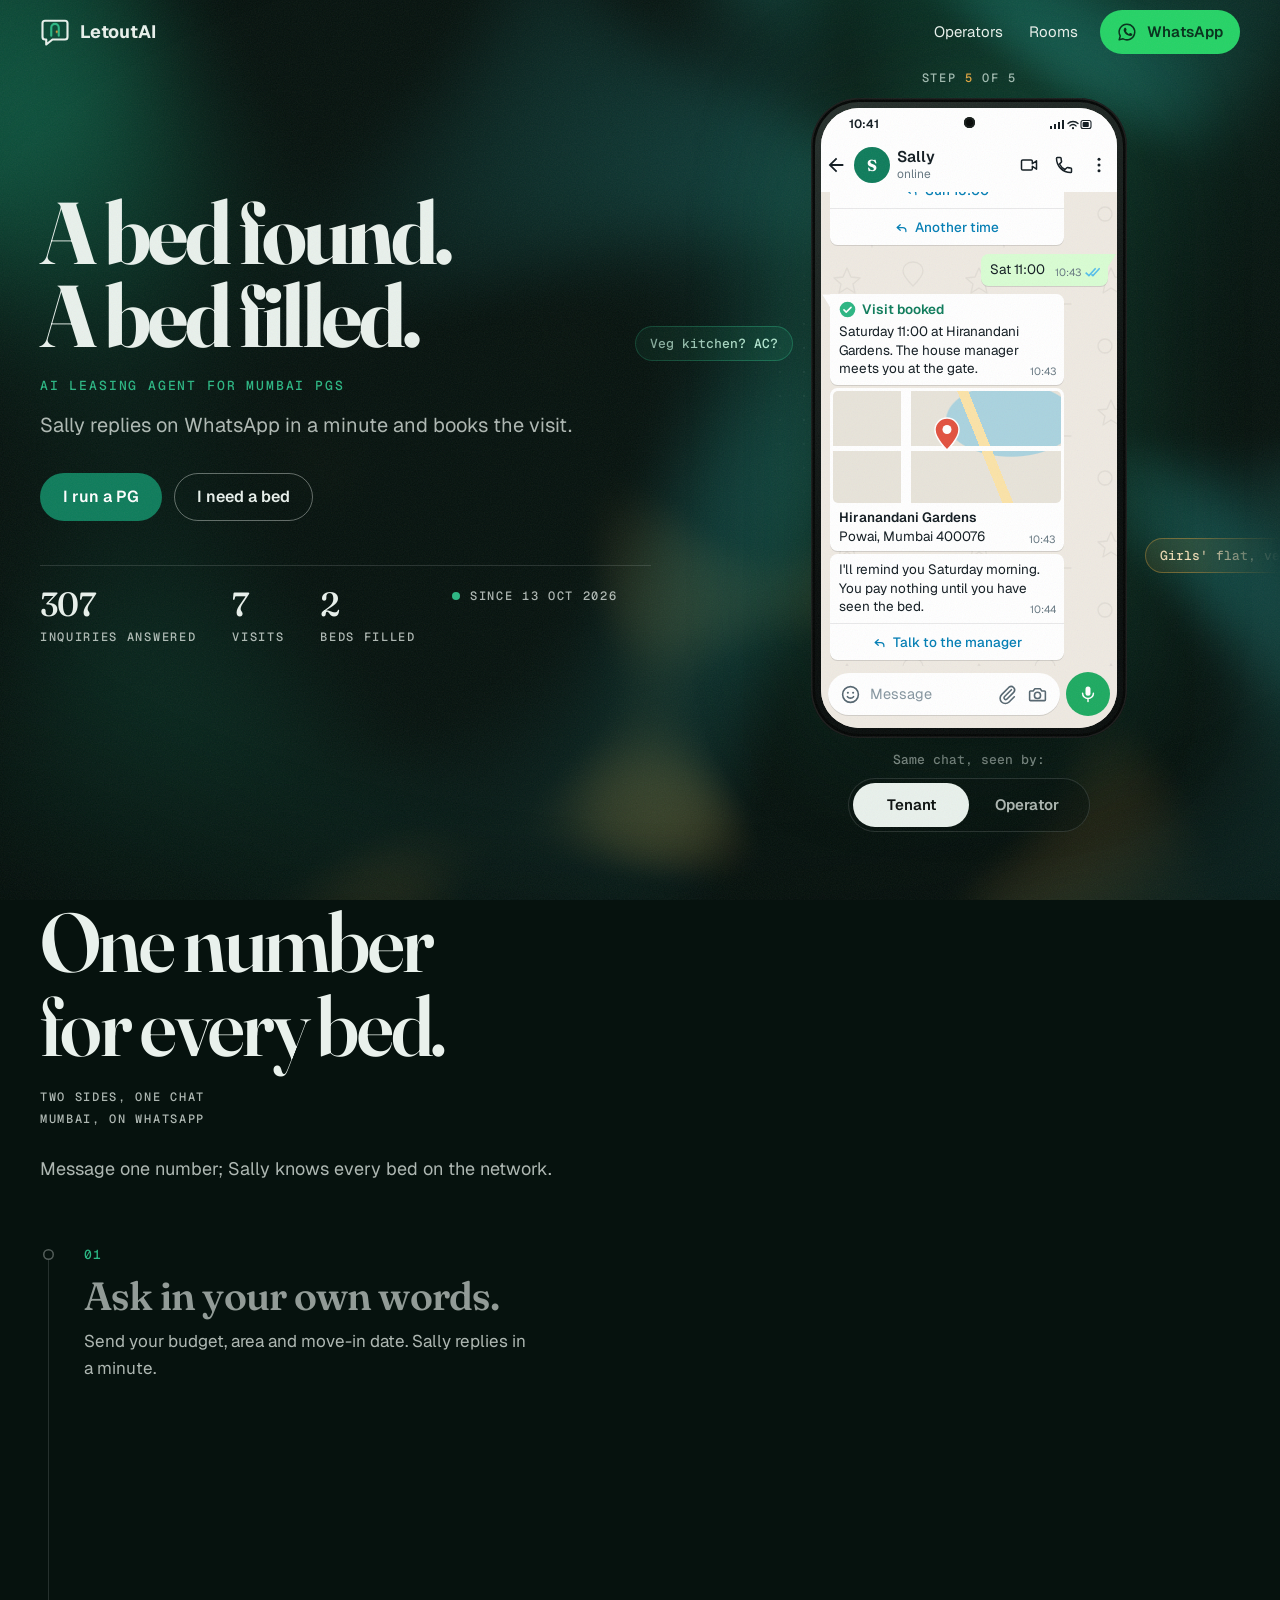
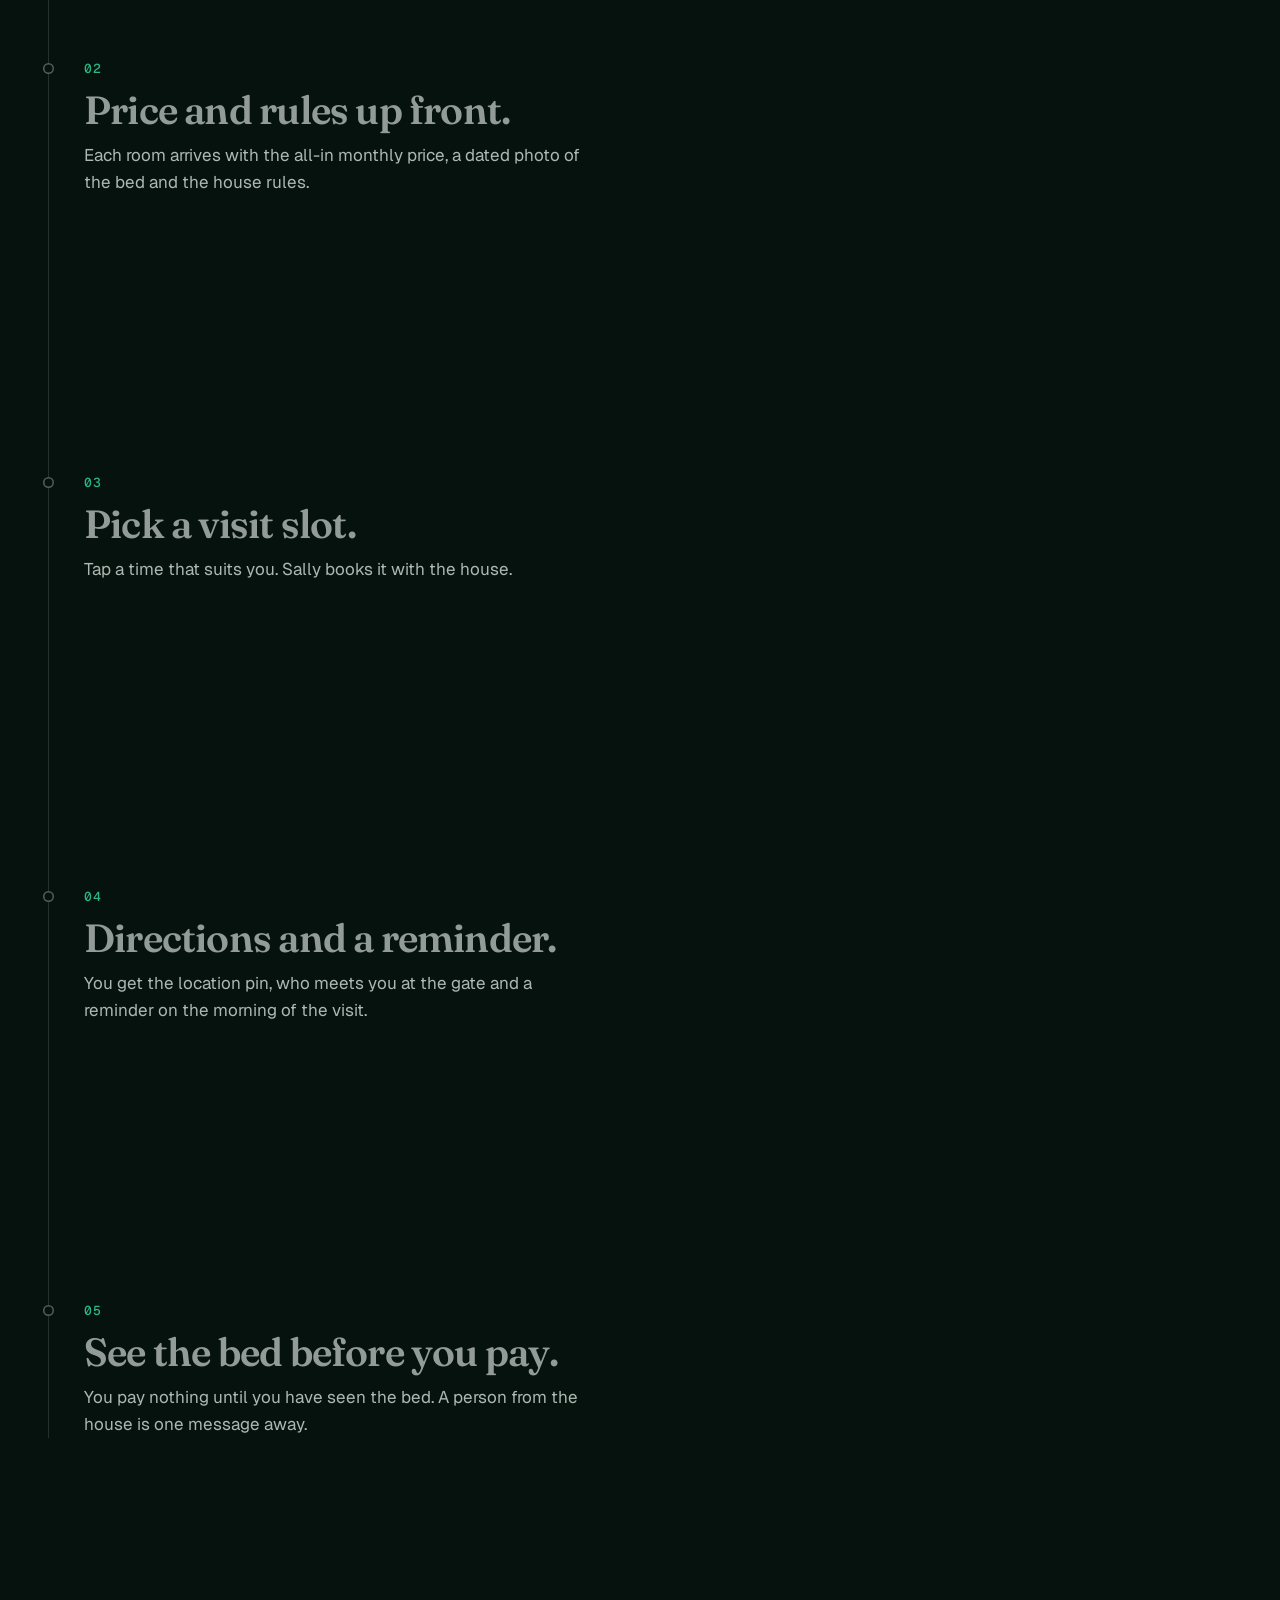
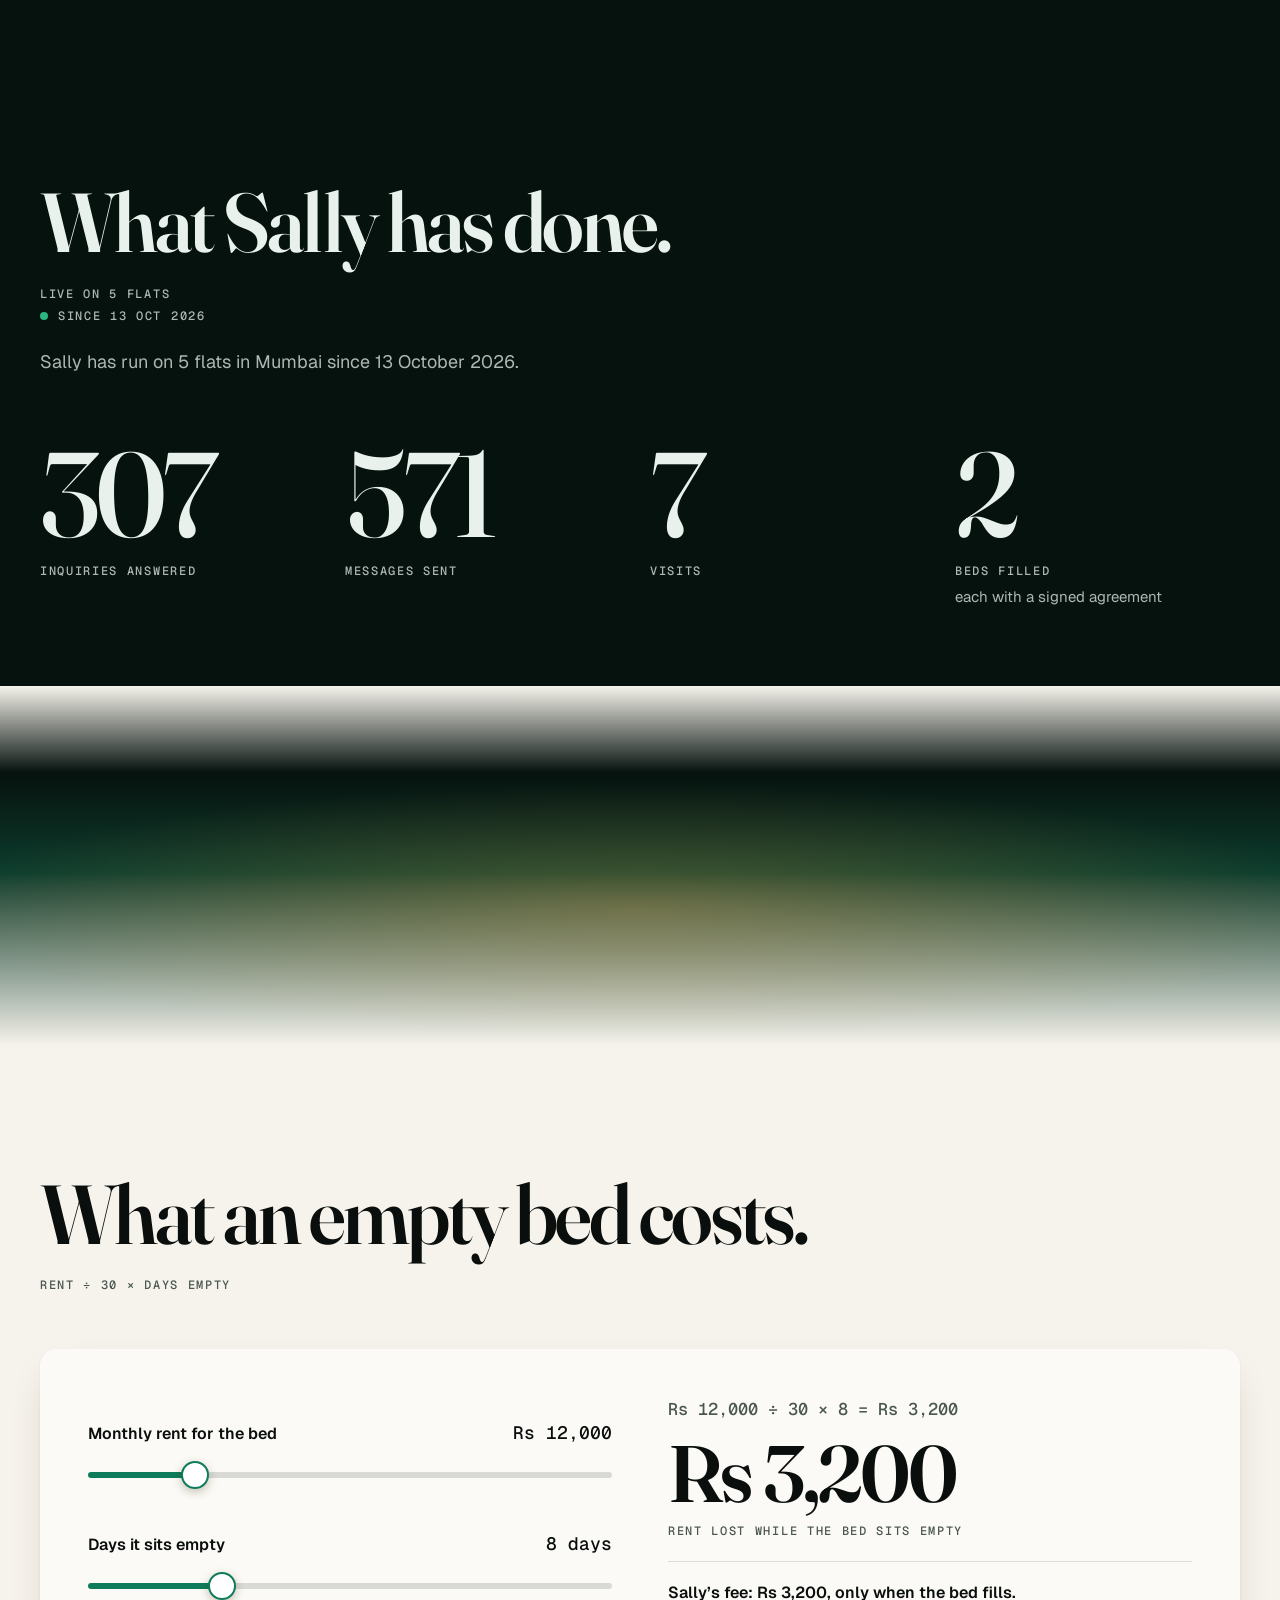
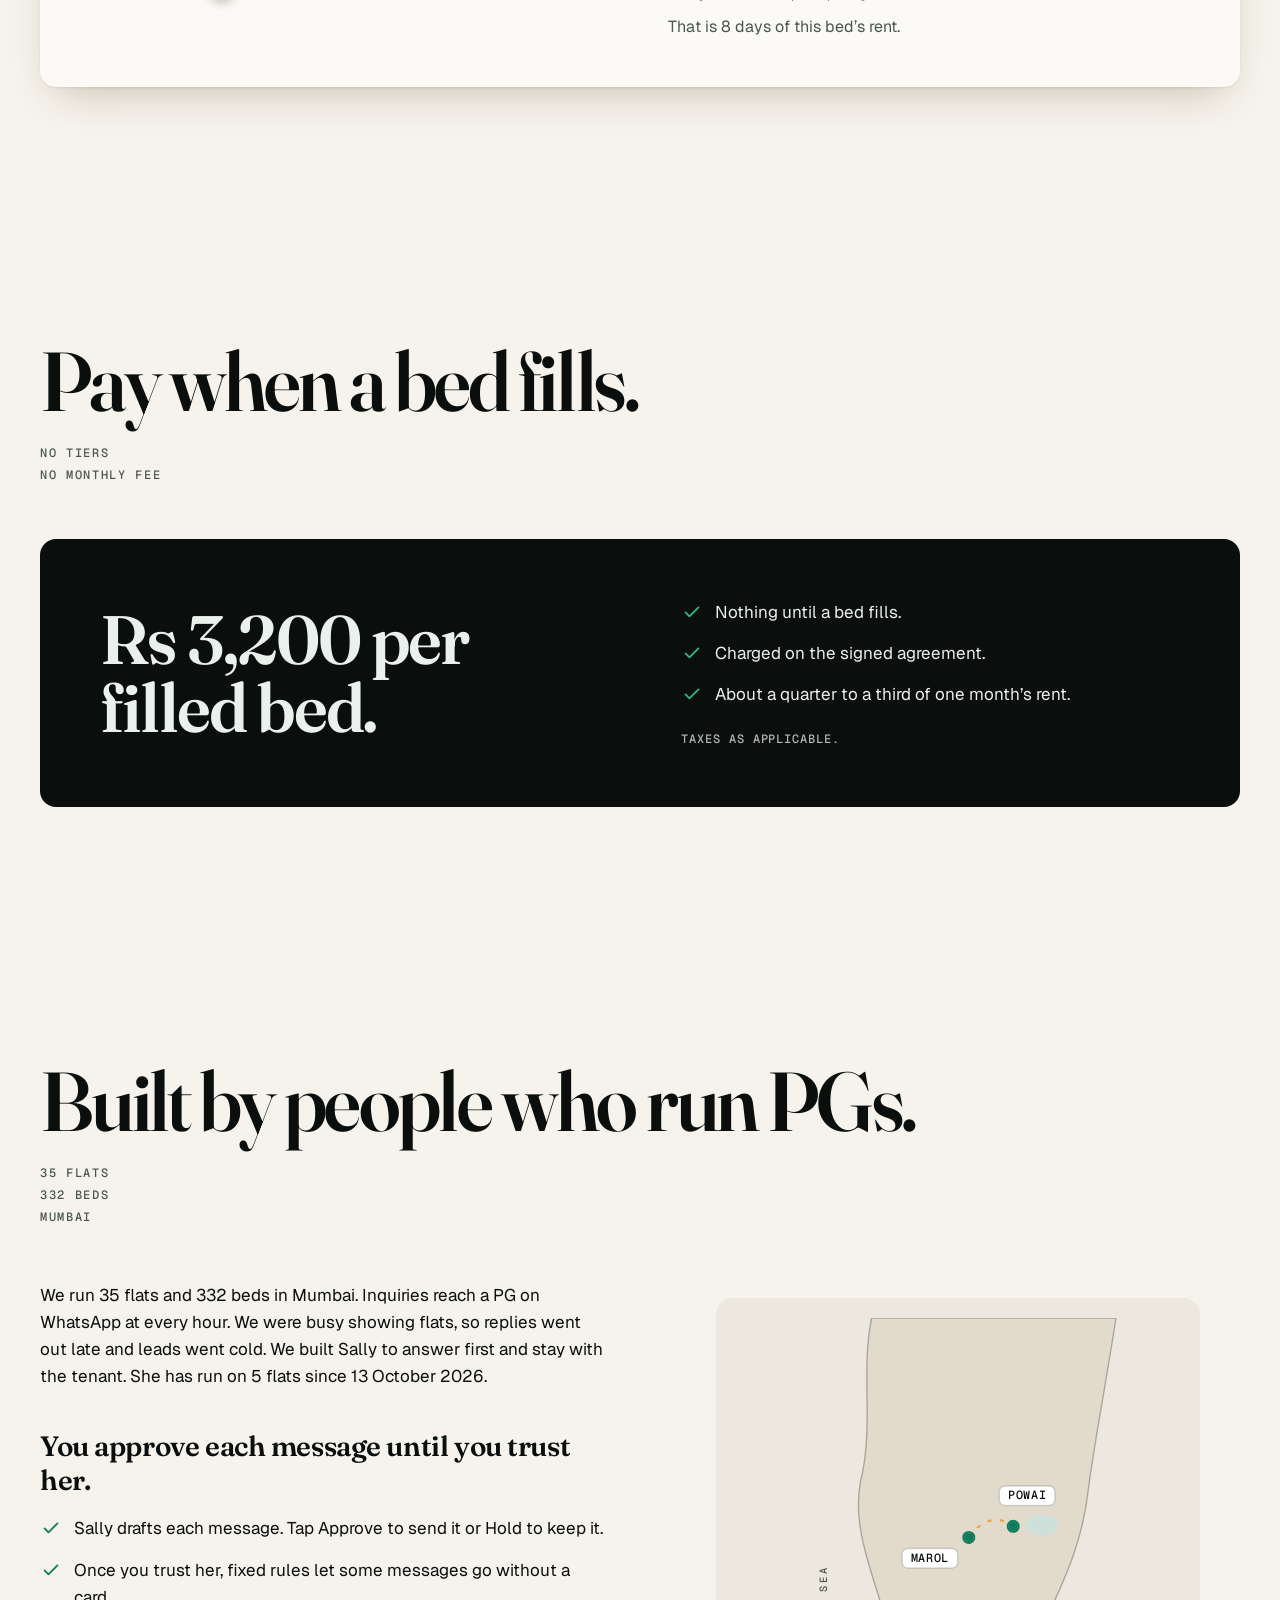
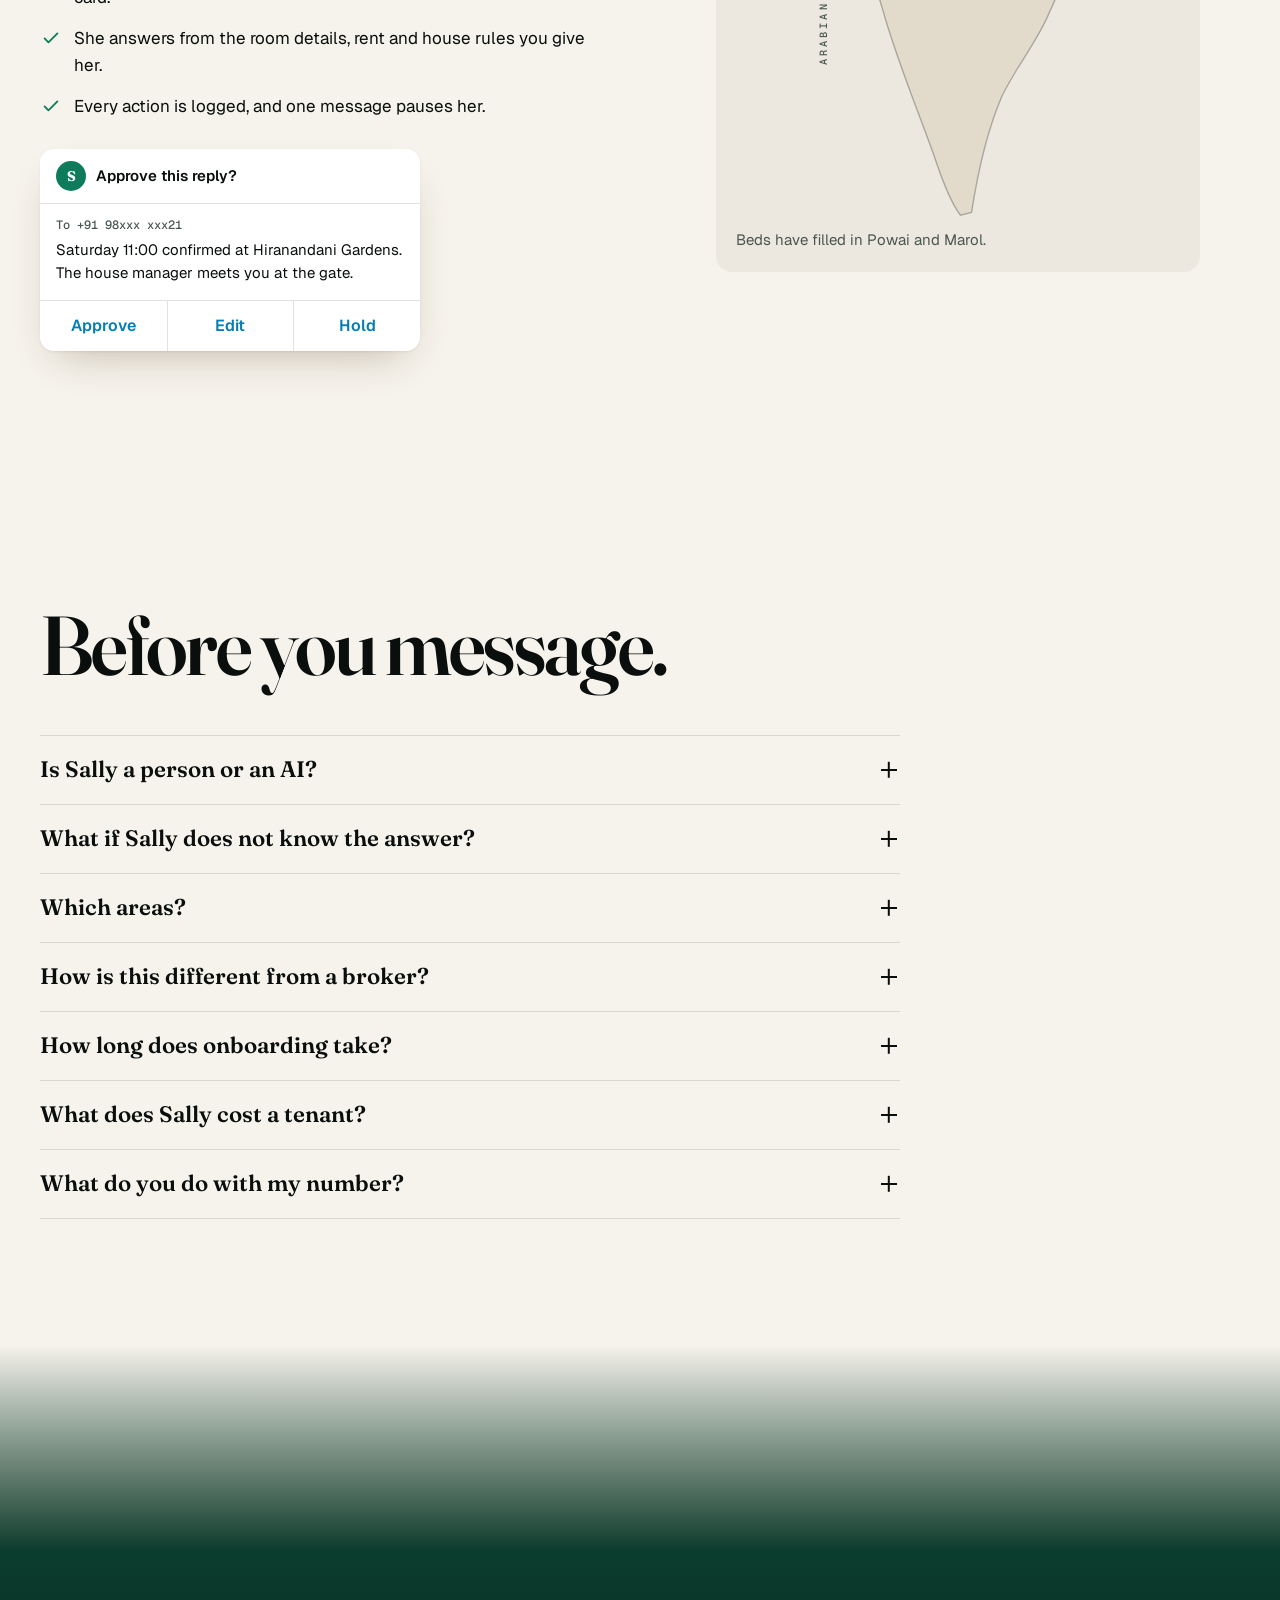
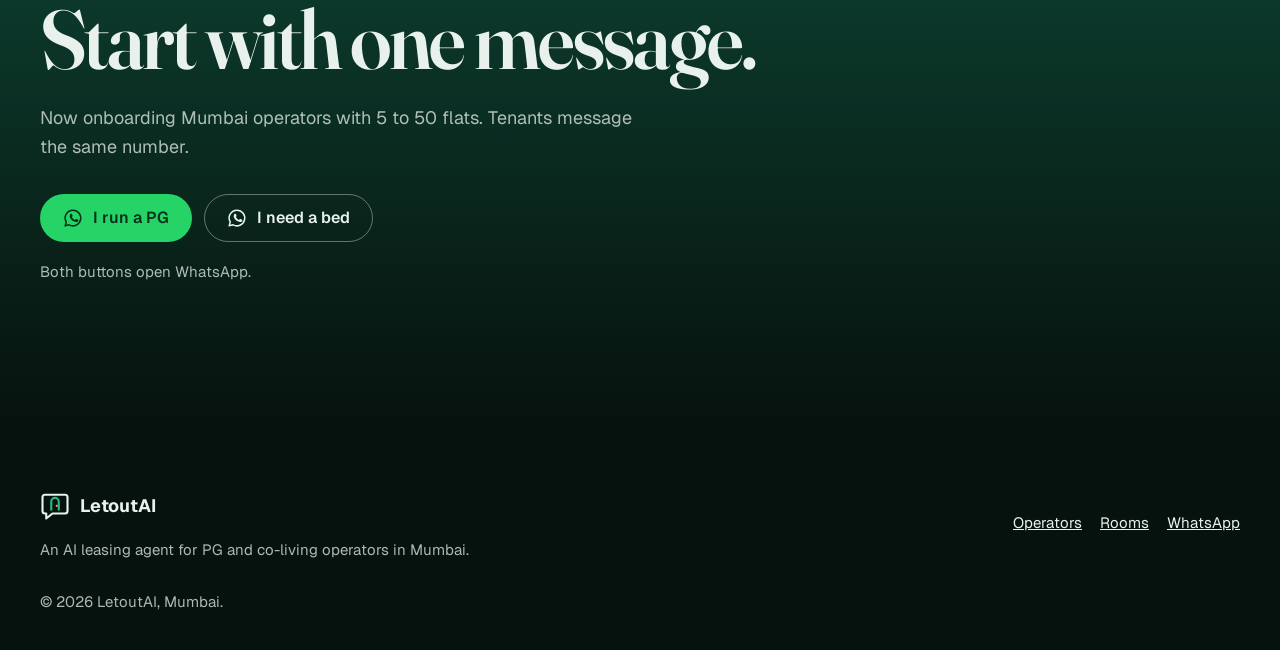
==== commit d4e1d547: "Design layer: Match Wire hero, WhatsApp-faithful chat, two-sided story, mobile-first order" ====
--- a/index.html
+++ b/index.html
@@ -2,17 +2,16 @@
 <html lang="en-IN">
 <head>
 <meta charset="utf-8">
-<meta name="viewport" content="width=device-width, initial-scale=1">
+<meta name="viewport" content="width=device-width, initial-scale=1, viewport-fit=cover">
 <title>LetoutAI | Sally, the AI leasing agent for Mumbai PGs</title>
 <meta name="description" content="Sally is an AI leasing agent on WhatsApp for Mumbai PGs. She takes each enquiry from first message to move-in. The operator shows the flat and says yes.">
 <link rel="canonical" href="https://letoutai.com/">
-<meta name="theme-color" content="#F6F3EC">
+<meta property="og:url" content="https://letoutai.com/">
+<meta name="theme-color" content="#06120E">
 <meta property="og:type" content="website">
 <meta property="og:site_name" content="LetoutAI">
-<meta property="og:locale" content="en_IN">
 <meta property="og:title" content="LetoutAI | Sally, the AI leasing agent for Mumbai PGs">
 <meta property="og:description" content="Sally is an AI leasing agent on WhatsApp for Mumbai PGs. She takes each enquiry from first message to move-in. The operator shows the flat and says yes.">
-<meta property="og:url" content="https://letoutai.com/">
 <meta property="og:image" content="https://letoutai.com/assets/og.png">
 <meta property="og:image:width" content="1200">
 <meta property="og:image:height" content="630">
@@ -24,27 +23,169 @@
 <link rel="icon" href="favicon.svg" type="image/svg+xml">
 <link rel="preconnect" href="https://fonts.googleapis.com">
 <link rel="preconnect" href="https://fonts.gstatic.com" crossorigin>
-<link rel="stylesheet" href="https://fonts.googleapis.com/css2?family=Geist:wght@400;500;600&family=Instrument+Serif&display=swap">
+<link rel="stylesheet" href="https://fonts.googleapis.com/css2?family=Fraunces:opsz,wght@9..144,500;9..144,600;9..144,700&family=Geist:wght@400;600&family=Geist+Mono:wght@500&display=swap">
 <link rel="stylesheet" href="assets/style.css">
-<script>document.documentElement.classList.add('js');</script>
-<script type="application/ld+json">{"@context":"https://schema.org","@type":"Organization","name":"LetoutAI","url":"https://letoutai.com/","description":"LetoutAI builds Sally, an AI leasing agent on WhatsApp for PG and co-living operators in Mumbai.","areaServed":{"@type":"City","name":"Mumbai"},"contactPoint":{"@type":"ContactPoint","contactType":"customer support","url":"https://wa.me/919321804793?text=Hi%20Sally%2C%20I%20run%20a%20PG%20in%20Mumbai%20and%20want%20to%20fill%20beds%20with%20you."}}</script>
+<script>document.documentElement.classList.add('js')</script>
+<script type="application/ld+json">{"@context":"https://schema.org","@type":"Organization","name":"LetoutAI","url":"https://letoutai.com/","logo":"https://letoutai.com/favicon.svg","description":"LetoutAI builds Sally, an AI leasing agent on WhatsApp for PG and co-living operators in Mumbai.","areaServed":{"@type":"City","name":"Mumbai"},"contactPoint":{"@type":"ContactPoint","contactType":"sales","url":"https://wa.me/919321804793?text=Hi%20Sally%2C%20I%20run%20a%20PG%20in%20Mumbai%20and%20want%20to%20fill%20beds%20with%20you."}}</script>
 </head>
 <body>
 <a class="skip" href="#main">Skip to content</a>
-<svg width="0" height="0" style="position:absolute" aria-hidden="true" focusable="false"><symbol id="i-wa" viewBox="0 0 24 24"><path fill="currentColor" d="M17.472 14.382c-.297-.149-1.758-.867-2.03-.967-.273-.099-.471-.148-.67.15-.197.297-.767.966-.94 1.164-.173.199-.347.223-.644.075-.3-.15-1.263-.465-2.403-1.485-.888-.795-1.484-1.77-1.66-2.07-.174-.3-.019-.465.13-.615.136-.135.301-.345.451-.523.146-.181.194-.301.297-.496.1-.21.049-.375-.025-.524-.075-.15-.672-1.62-.922-2.206-.24-.584-.487-.51-.672-.51-.172-.015-.371-.015-.571-.015-.2 0-.523.074-.797.359-.273.3-1.045 1.02-1.045 2.475s1.07 2.865 1.219 3.075c.149.18 2.095 3.195 5.076 4.483.709.3 1.263.489 1.694.626.712.226 1.36.194 1.872.118.571-.085 1.758-.719 2.006-1.413.248-.695.248-1.29.173-1.414-.074-.123-.272-.198-.57-.347m-5.421 7.403h-.004a9.87 9.87 0 01-5.031-1.378l-.361-.214-3.741.982.998-3.648-.235-.374a9.86 9.86 0 01-1.51-5.26c.001-5.45 4.436-9.884 9.888-9.884 2.64 0 5.122 1.03 6.988 2.898a9.825 9.825 0 012.893 6.994c-.003 5.45-4.437 9.884-9.885 9.884m8.413-18.297A11.815 11.815 0 0012.05 0C5.495 0 .16 5.335.157 11.892c0 2.096.547 4.142 1.588 5.945L.057 24l6.305-1.654a11.882 11.882 0 005.683 1.448h.005c6.554 0 11.89-5.335 11.893-11.893a11.821 11.821 0 00-3.48-8.413Z"/></symbol><symbol id="i-check" viewBox="0 0 24 24"><path d="M5 12.5l4.5 4.5L19 7.5" fill="none" stroke="currentColor" stroke-width="2.2" stroke-linecap="round" stroke-linejoin="round"/></symbol><symbol id="i-mark" viewBox="0 0 32 32"><rect width="32" height="32" rx="8" fill="#0D5C45"/><path d="M9 9.5h14a2.5 2.5 0 0 1 2.5 2.5v7a2.5 2.5 0 0 1-2.5 2.5h-7.2L11 25.2V21.5H9A2.5 2.5 0 0 1 6.5 19v-7A2.5 2.5 0 0 1 9 9.5z" fill="#F6F3EC"/><path d="M11.8 15.6l3 3 5.6-5.8" fill="none" stroke="#0D5C45" stroke-width="2.2" stroke-linecap="round" stroke-linejoin="round"/></symbol><symbol id="i-room" viewBox="0 0 320 128" preserveAspectRatio="xMidYMid slice"><defs><linearGradient id="rp-wall" x1="0" y1="0" x2="0" y2="1"><stop offset="0" stop-color="#F3E7CF"/><stop offset="1" stop-color="#E7D5B1"/></linearGradient><linearGradient id="rp-sky" x1="0" y1="0" x2="0" y2="1"><stop offset="0" stop-color="#CFE4EA"/><stop offset="1" stop-color="#EEF5EE"/></linearGradient><linearGradient id="rp-beam" x1="0" y1="0" x2="1" y2="1"><stop offset="0" stop-color="#FFF6DA" stop-opacity=".55"/><stop offset="1" stop-color="#FFF6DA" stop-opacity="0"/></linearGradient></defs><rect width="320" height="128" fill="url(#rp-wall)"/><rect y="98" width="320" height="30" fill="#CDB791"/><rect x="208" y="16" width="76" height="60" fill="url(#rp-sky)" stroke="#FBF7EE" stroke-width="4"/><path d="M246 16v60M208 46h76" stroke="#FBF7EE" stroke-width="3"/><path d="M208 76h76l-34 52H150z" fill="url(#rp-beam)"/><rect x="24" y="52" width="10" height="46" rx="2" fill="#8A6A48"/><rect x="32" y="74" width="122" height="22" rx="3" fill="#F8F3E8"/><rect x="62" y="68" width="92" height="28" rx="3" fill="currentColor"/><rect x="38" y="64" width="34" height="14" rx="6" fill="#FFFFFF"/><rect x="34" y="96" width="5" height="8" fill="#8A6A48"/><rect x="146" y="96" width="5" height="8" fill="#8A6A48"/><rect x="166" y="78" width="26" height="22" rx="2" fill="#B58B5F"/><path d="M171 64h16l3 11h-22z" fill="#F4D99B"/><rect x="178" y="75" width="2" height="4" fill="#8A6A48"/></symbol><symbol id="i-map" viewBox="0 0 240 60" preserveAspectRatio="xMidYMid slice"><rect width="240" height="60" fill="#E9E5D9"/><rect x="150" y="6" width="64" height="26" rx="6" fill="#CFE2CF"/><path d="M0 42C60 36 90 52 150 42S210 34 240 40V60H0z" fill="#CFE0E6"/><path d="M0 22h240M96 0v60M170 0v40" fill="none" stroke="#FBF9F4" stroke-width="5"/><path d="M96 7a8 8 0 0 1 8 8c0 6-8 14-8 14s-8-8-8-14a8 8 0 0 1 8-8z" fill="#0D5C45"/><circle cx="96" cy="15" r="3" fill="#F6F3EC"/></symbol></svg>
-<header class="nav"><div class="wrap nav-in"><a class="brand" href="./" aria-label="LetoutAI home"><svg viewBox="0 0 32 32" aria-hidden="true"><use href="#i-mark"/></svg>LetoutAI</a><nav class="nav-links" id="menu" aria-label="Main"><a href="operators/">Operators</a><a href="rooms/">Rooms</a></nav><div class="nav-actions"><a class="btn btn--wa btn--sm" href="https://wa.me/919321804793?text=Hi%20Sally%2C%20I%20run%20a%20PG%20in%20Mumbai%20and%20want%20to%20fill%20beds%20with%20you." aria-label="Message Sally on WhatsApp"><svg aria-hidden="true"><use href="#i-wa"/></svg><span class="nav-wa-label">WhatsApp</span></a><button class="nav-toggle" type="button" aria-expanded="false" aria-controls="menu">Menu</button></div></div></header>
-<main id="main" tabindex="-1">
-<section class="hero" id="hero" aria-labelledby="hero-h"><div class="hero-bg" aria-hidden="true"></div><div class="wrap hero-grid"><div class="hero-copy"><h1 id="hero-h">A bed found. A bed filled.</h1><p class="lead">Sally is an AI leasing agent on WhatsApp for Mumbai PGs. She replies in a minute, shows rooms with prices, books the visit and stays with the tenant until move-in. The operator shows the flat and says yes.</p><div class="cta-row"><a class="btn btn--primary" href="operators/">I run a PG</a><a class="btn btn--ghost" href="rooms/">I need a bed</a></div><p class="status">Live on 5 flats in Mumbai since 13 Oct 2026.</p></div><figure class="stage" data-replay><div class="stage-main"><div class="phone" data-chat aria-hidden="true"><div class="screen"><div class="status-bar"><span>10:47</span><span class="battery"></span></div><div class="chat-head"><span class="avatar">S</span><div><strong>Sally</strong><small>online</small></div></div><div class="chat"><p class="chat-day">Today</p><p class="msg msg--text msg--out" data-step="1" data-at="500">Hi, PG available near Powai? budget around 18k, joining 1 Dec<time>10:47 pm</time></p><p class="msg msg--text" data-step="2" data-at="3000" data-typing="1100">Hi, I am Sally. Two beds are free from 1 Dec. Powai is Rs 20,000. Marol is Rs 15,000.<time>10:48 pm</time></p><div class="msg msg--image-card" data-step="3" data-at="3900"><svg class="photo photo--a" role="img" aria-label="Room in Powai"><use href="#i-room"/></svg><div class="card-b"><div class="card-t"><strong>Powai, 2-sharing</strong><span class="card-rent">Rs 20,000/month</span></div></div></div><div class="msg msg--image-card" data-step="4" data-at="4500"><svg class="photo photo--b" role="img" aria-label="Room in Marol"><use href="#i-room"/></svg><div class="card-b"><div class="card-t"><strong>Marol, 3-sharing, near Metro</strong><span class="card-rent">Rs 15,000/month</span></div></div></div><div class="msg msg--buttons" data-step="5" data-at="5400" data-typing="700"><p>Want to see one? Pick a time.<time>10:48 pm</time></p><div class="quick"><span>Sat 11 am, Powai</span><span>Sat 1 pm, Marol</span></div></div><p class="msg msg--text msg--out" data-step="6" data-at="6900">Sat 11 am, Powai<time>10:49 pm</time></p><p class="msg msg--text" data-step="7" data-at="8300" data-typing="1000">Booked for Sat 11 am. The owner will show you the room. I will send directions and a reminder.<time>10:49 pm</time></p><div class="msg msg--location" data-step="8" data-at="9100"><svg class="map" role="img" aria-label="Map"><use href="#i-map"/></svg><div class="card-b"><strong>Flat location</strong><small>Powai, Mumbai<time>10:49 pm</time></small></div></div><span class="typing" aria-hidden="true"><i></i><i></i><i></i></span></div><div class="composer"><span>Message</span><b></b></div></div></div><div class="approval" data-step="a" data-at="1300" aria-hidden="true"><div class="ap-head"><span class="avatar">S</span><div><strong>Sally wants to send this</strong><small><span class="ap-dot"></span>Waiting for your OK</small></div></div><p class="ap-to">To a new lead: Powai, 18k, 1 Dec</p><p class="ap-body">Hi, I am Sally. Two beds are free from 1 Dec. Powai is Rs 20,000. Marol is Rs 15,000.</p><div class="ap-actions"><span class="ap-btn ap-btn--y">Y Send</span><span class="ap-btn">N Hold</span></div></div></div><p class="sr">Sally&rsquo;s WhatsApp chat with a tenant who wants a bed near Powai. She replies with two rooms and their prices, books a Saturday visit and sends the flat location. The operator approves the first reply with a Y or N card.</p></figure></div></section>
-<section class="section section--white" id="how" aria-labelledby="how-h"><div class="wrap"><div class="head"><h2 id="how-h">How Sally works</h2><p>Sally owns the journey from enquiry to renewal. The operator shows the flat and says yes.</p></div><ol class="flow"><li class="flow-step"><span class="flow-n" aria-hidden="true">1</span><div class="flow-body"><h3 class="flow-t">Enquiry, qualified in a minute</h3><div class="flow-pair"><div class="side side--tenant"><p class="who">Tenant</p><p>Messages Sally on WhatsApp at any hour. She replies in a minute and asks for budget, area and move-in date.</p></div><div class="side side--op"><p class="who">Operator</p><p>Nothing to do. The enquiry gets an answer while you are busy.</p></div></div></div></li><li class="flow-step"><span class="flow-n" aria-hidden="true">2</span><div class="flow-body"><h3 class="flow-t">Rooms and prices in the first reply</h3><div class="flow-pair"><div class="side side--tenant"><p class="who">Tenant</p><p>Gets room options with photos and prices in the first message. Nothing waits for a call back.</p></div><div class="side side--op"><p class="who">Operator</p><p>Sally answers from the rent, beds and house rules you gave her. You approve her first messages on a card.</p></div></div></div></li><li class="flow-step"><span class="flow-n" aria-hidden="true">3</span><div class="flow-body"><h3 class="flow-t">Visit booked, reminder and directions</h3><div class="flow-pair"><div class="side side--tenant"><p class="who">Tenant</p><p>Picks a time. Sally books it, then sends a reminder and the flat location.</p></div><div class="side side--op"><p class="who">Operator</p><p>You show the flat and say yes.</p></div></div></div></li><li class="flow-step"><span class="flow-n" aria-hidden="true">4</span><div class="flow-body"><h3 class="flow-t">Token</h3><div class="flow-pair"><div class="side side--tenant"><p class="who">Tenant</p><p>Pays the token to hold the bed.</p></div><div class="side side--op"><p class="who">Operator</p><p>The bed shows as held, so Sally stops offering it to others.</p></div></div></div></li><li class="flow-step"><span class="flow-n" aria-hidden="true">5</span><div class="flow-body"><h3 class="flow-t">Agreement signed</h3><div class="flow-pair"><div class="side side--tenant"><p class="who">Tenant</p><p>Signs the rental agreement online.</p></div><div class="side side--op"><p class="who">Operator</p><p>The fee of <span class="nb">Rs 3,200</span> falls due on the signed agreement. Nothing is due before.</p></div></div></div></li><li class="flow-step"><span class="flow-n" aria-hidden="true">6</span><div class="flow-body"><h3 class="flow-t">Move-in</h3><div class="flow-pair"><div class="side side--tenant"><p class="who">Tenant</p><p>Moves in on the agreed date.</p></div><div class="side side--op"><p class="who">Operator</p><p>The bed is filled.</p></div></div></div></li><li class="flow-step"><span class="flow-n" aria-hidden="true">7</span><div class="flow-body"><h3 class="flow-t">Rent reminders and renewal</h3><div class="flow-pair"><div class="side side--tenant"><p class="who">Tenant</p><p>Gets rent reminders on WhatsApp and a renewal message before the term ends.</p></div><div class="side side--op"><p class="who">Operator</p><p>Sally sends both. You keep the tenant.</p></div></div></div></li></ol></div></section>
-<section class="section section--sand" id="network" aria-labelledby="network-h"><div class="wrap"><div class="head"><h2 id="network-h">One number for every bed</h2><p>Sally is one agent for every operator on the network.</p></div><div class="net"><div class="side side--tenant"><p class="who">For tenants</p><h3>Message one number.</h3><p>Sally knows every bed on the network. She shows the rooms that fit your budget, your area and your date.</p></div><div class="side side--op"><p class="who">For operators</p><h3>Your enquiries find a bed.</h3><p>An enquiry that does not fit your flat goes to the next operator on Sally. Theirs come to you.</p></div></div></div></section>
-<section class="section section--dark" id="proof" aria-labelledby="proof-h"><div class="wrap"><div class="head"><h2 id="proof-h">What Sally has done</h2><p>Sally has run on 5 flats in Mumbai since 13 October 2026.</p></div><div class="ledger"><div class="ledger-row"><p class="num">307</p><div><p class="ledger-t">enquiries handled</p><p class="ledger-d">Tenants who wrote to Sally about a bed.</p></div></div><div class="ledger-row"><p class="num">571</p><div><p class="ledger-t">messages sent</p><p class="ledger-d">Replies, room details and visit times.</p></div></div><div class="ledger-row"><p class="num">7</p><div><p class="ledger-t">visits booked</p><p class="ledger-d">Each one booked in the chat.</p></div></div><div class="ledger-row"><p class="num">2</p><div><p class="ledger-t">beds filled</p><p class="ledger-d">Each with a signed agreement.</p></div></div></div></div></section>
-<section class="section" id="pricing" aria-labelledby="pricing-h"><div class="wrap price-grid"><div><h2 id="pricing-h">Pay when a bed fills.</h2><p class="lead">Rs 3,200 per filled bed. Nothing until a bed fills.</p><p class="price-note">The fee is charged on the signed agreement. It is about a quarter to a third of one month&rsquo;s rent. Brokers charge a month&rsquo;s rent. Portals charge for access, whether or not a bed fills.</p></div><div class="price-card"><p class="price-big"><span class="num">Rs 3,200</span><span>per filled bed</span></p><dl class="rows"><div><dt>Before a bed fills</dt><dd>Nothing</dd></div><div><dt>When you pay</dt><dd>On the signed agreement</dd></div><div><dt>Compared with rent</dt><dd>About a quarter to a third of one month&rsquo;s rent</dd></div></dl></div></div></section>
-<section class="section section--white" id="built" aria-labelledby="built-h"><div class="wrap"><div class="head"><h2 id="built-h">Built by operators</h2></div><div class="story"><p class="story-lead">We run 35 flats and 332 beds in Mumbai.</p><div><p class="story-p">Enquiries reach a PG on WhatsApp at every hour. We were busy showing flats, so replies went out late and leads went cold.</p><p class="story-p">We built Sally to answer first and stay with the tenant. She has run on 5 flats since 13 October 2026.</p></div></div></div></section>
-<section class="section section--sand" id="approval" aria-labelledby="approval-h"><div class="wrap split"><div><h2 id="approval-h">You approve each message until you trust her.</h2><ul class="checks"><li><svg class="ic" aria-hidden="true"><use href="#i-check"/></svg><p>Sally drafts each message. You tap Y to send or N to hold.</p></li><li><svg class="ic" aria-hidden="true"><use href="#i-check"/></svg><p>Once you trust her, fixed rules let some messages go without a card.</p></li><li><svg class="ic" aria-hidden="true"><use href="#i-check"/></svg><p>She answers from the room details, rent and house rules you give her.</p></li><li><svg class="ic" aria-hidden="true"><use href="#i-check"/></svg><p>Every action is logged, and one message pauses her.</p></li></ul></div><div class="panel panel--tint" aria-hidden="true"><div class="approval approval--static"><div class="ap-head"><span class="avatar">S</span><div><strong>Sally wants to send this</strong><small><span class="ap-dot"></span>Waiting for your OK</small></div></div><p class="ap-to">To a lead who visited Marol</p><p class="ap-body">Hi, how was the Marol room? The 3-sharing bed is still free at Rs 15,000. Shall I hold it for you?</p><div class="ap-actions"><span class="ap-btn ap-btn--y">Y Send</span><span class="ap-btn">N Hold</span></div></div></div></div></section>
-<section class="section" id="faq" aria-labelledby="faq-h"><div class="wrap"><div class="head"><h2 id="faq-h">Questions</h2></div><div class="faq"><details><summary>Is Sally a person or an AI?</summary><p>Sally is an AI agent. She says so when a tenant asks, and a person from the flat meets the tenant at the visit.</p></details><details><summary>What if Sally does not know the answer?</summary><p>She asks the operator on WhatsApp and replies to the tenant after the operator answers.</p></details><details><summary>Which areas does Sally cover?</summary><p>Mumbai. Beds have filled in Powai and Marol. Tenants message one number and Sally knows every bed on the network.</p></details><details><summary>How is this different from a broker?</summary><p>A broker charges a month&rsquo;s rent. Sally charges <span class="nb">Rs 3,200</span> on the signed agreement, and nothing until a bed fills.</p></details><details><summary>How long does onboarding take?</summary><p>A day. The operator shares flats and house rules, connects a WhatsApp number and approves the first messages on cards.</p></details><details><summary>What does Sally cost a tenant?</summary><p>Nothing. LetoutAI earns from the operator.</p></details></div></div></section>
-<section class="cta-band" id="cta" aria-labelledby="cta-h"><div class="wrap"><h2 id="cta-h">Start with one message.</h2><p class="lead">Now onboarding Mumbai operators with 5 to 50 flats. Tenants message the same number.</p><div class="cta-row"><a class="btn btn--wa" href="https://wa.me/919321804793?text=Hi%20Sally%2C%20I%20run%20a%20PG%20in%20Mumbai%20and%20want%20to%20fill%20beds%20with%20you."><svg aria-hidden="true"><use href="#i-wa"/></svg>I run a PG</a><a class="btn btn--light" href="https://wa.me/919321804793?text=Hi%20Sally%2C%20I%27m%20looking%20for%20a%20PG%20bed%20in%20Mumbai."><svg aria-hidden="true"><use href="#i-wa"/></svg>I need a bed</a></div><p class="cta-note">Both buttons open WhatsApp.</p></div></section>
+<header class="nav">
+<nav class="wrap" aria-label="Main">
+<a class="brand" href="./"><svg viewBox="0 0 24 24" aria-hidden="true"><path class="mk-b" d="M4 3h16a2 2 0 0 1 2 2v11a2 2 0 0 1-2 2H10l-5 4v-4H4a2 2 0 0 1-2-2V5a2 2 0 0 1 2-2z"/><path class="mk-d" d="M9 15V8.5a3 3 0 0 1 6 0V15"/><circle class="mk-k" cx="13.4" cy="11.8" r=".9"/></svg><b>LetoutAI</b></a>
+<a class="nl" href="operators/">Operators</a><a class="nl" href="rooms/">Rooms</a>
+<a class="btn btn-wa" href="https://wa.me/919321804793?text=Hi%20Sally%2C%20I%20run%20a%20PG%20in%20Mumbai%20and%20want%20to%20fill%20beds%20with%20you."><svg viewBox="0 0 24 24" aria-hidden="true"><path d="M12 2.6a9.4 9.4 0 0 0-8.1 14.2L2.6 21.4l4.7-1.2A9.4 9.4 0 1 0 12 2.6z" fill="none" stroke="currentColor" stroke-width="1.8" stroke-linejoin="round"/><path d="M8.7 7.4c.3-.5.6-.5.9-.5h.6c.2 0 .4.1.5.4l.8 1.9c.1.3 0 .5-.1.7l-.6.7c-.1.2-.2.4 0 .6.8 1.4 1.9 2.4 3.3 3.1.2.1.4.1.6-.1l.8-.9c.2-.2.4-.2.7-.1l1.8.9c.3.1.4.3.4.5 0 .9-.5 1.9-1.6 2.2-.9.3-2.1.2-4-.8-2.4-1.3-4-3.6-4.4-4.7-.6-1.3-.4-2.9.3-3.9z" fill="currentColor"/></svg><span>WhatsApp</span></a>
+</nav>
+</header>
+<main id="main">
+<div class="world">
+<div class="sky" aria-hidden="true"><canvas></canvas><div class="aurora"><i></i></div><div class="dots"></div></div>
+<section class="story" aria-labelledby="h-hero">
+<div class="lanes" aria-hidden="true"><div class="lane d2"></div><div class="lane d"></div><div class="lane s"></div><div class="lane s2"></div></div>
+<div class="wrap">
+<div class="hero">
+<h1 class="h1" id="h-hero"><span>A bed found.</span><span>A bed filled.</span></h1>
+<p class="hcap">AI leasing agent for Mumbai PGs</p>
+<p class="lead">Sally replies on WhatsApp in a minute and books the visit.</p>
+<div class="btns"><a class="btn" href="operators/">I run a PG</a><a class="btn btn-ghost" href="rooms/">I need a bed</a></div>
+<div class="stats">
+<div><b data-to="307">307</b><span>inquiries answered</span></div>
+<div><b data-to="7">7</b><span>visits</span></div>
+<div><b data-to="2">2</b><span>beds filled</span></div>
+<div class="since"><span class="live">Since 13 Oct 2026</span></div>
+</div>
+</div>
+<div class="stage">
+<p class="stp" aria-hidden="true">Step <b>1</b> of 5</p>
+<div class="ph" aria-hidden="true">
+<div class="phone" data-thread="tenant"></div>
+<span class="fg a">PG near Marol? 1 Dec</span>
+<span class="fg b">2 beds free, Powai</span>
+</div>
+<div class="pick"><p class="pick-l" id="seg-l">Same chat, seen by:</p><div class="seg" role="radiogroup" aria-labelledby="seg-l">
+<button type="button" role="radio" aria-checked="true" data-p="tenant">Tenant</button><button type="button" role="radio" aria-checked="false" tabindex="-1" data-p="operator">Operator</button>
+</div></div>
+</div>
+<div class="sides" id="how">
+<h2 class="op rv" id="h-sides">One number for every bed.</h2>
+<div class="credits"><span class="cr">Two sides, one chat</span><span class="cr">Mumbai, on WhatsApp</span></div>
+<p class="sub" data-side="tenant">Message one number; Sally knows every bed on the network.</p>
+<p class="sub" data-side="operator" hidden>An inquiry that does not fit your flat goes to the next operator on Sally. When theirs do not fit, they can come to you.</p>
+<ol class="steps" data-side="tenant"><li class="step" data-upto="2" data-x="0,1"><span class="n">01</span><h3>Ask in your own words.</h3><p>Send your budget, area and move-in date. Sally replies in a minute.</p><div class="xc wa-bd" aria-hidden="true"><div class="wa-th"></div></div></li><li class="step" data-upto="4" data-x="3"><span class="n">02</span><h3>Price and rules up front.</h3><p>Each room arrives with the all-in monthly price, a dated photo of the bed and the house rules.</p><div class="xc wa-bd" aria-hidden="true"><div class="wa-th"></div></div></li><li class="step" data-upto="7" data-x="6,7"><span class="n">03</span><h3>Pick a visit slot.</h3><p>Tap a time that suits you. Sally books it with the house.</p><div class="xc wa-bd" aria-hidden="true"><div class="wa-th"></div></div></li><li class="step" data-upto="9" data-x="8,9"><span class="n">04</span><h3>Directions and a reminder.</h3><p>You get the location pin, who meets you at the gate and a reminder on the morning of the visit.</p><div class="xc wa-bd" aria-hidden="true"><div class="wa-th"></div></div></li><li class="step" data-upto="10" data-x="10"><span class="n">05</span><h3>See the bed before you pay.</h3><p>You pay nothing until you have seen the bed. A person from the house is one message away.</p><div class="xc wa-bd" aria-hidden="true"><div class="wa-th"></div></div></li></ol>
+<ol class="steps" data-side="operator" hidden><li class="step" data-upto="0" data-x="0"><span class="n">01</span><h3>Sally answers every inquiry.</h3><p>Day or night, she replies from your rooms, your prices and your rules, then tells you who asked.</p><div class="xc wa-bd" aria-hidden="true"><div class="wa-th"></div></div></li><li class="step" data-upto="2" data-x="1,2"><span class="n">02</span><h3>You approve on a card.</h3><p>Until you trust her, each reply waits on a WhatsApp card. Tap Approve, Edit or Hold.</p><div class="xc wa-bd" aria-hidden="true"><div class="wa-th"></div></div></li><li class="step" data-upto="3" data-x="3"><span class="n">03</span><h3>She books the visit.</h3><p>The tenant picks a slot. Sally sends the reminder and directions. You show the flat.</p><div class="xc wa-bd" aria-hidden="true"><div class="wa-th"></div></div></li><li class="step" data-upto="6" data-x="5,6"><span class="n">04</span><h3>Token and agreement on WhatsApp.</h3><p>After the visit, Sally tracks the token and sends the agreement to sign on the phone.</p><div class="xc wa-bd" aria-hidden="true"><div class="wa-th"></div></div></li><li class="step" data-upto="7" data-x="7"><span class="n">05</span><h3>Bed filled. Then you pay.</h3><p>Rs 3,200 falls due on the signed agreement. Nothing before, nothing monthly.</p><div class="xc wa-bd" aria-hidden="true"><div class="wa-th"></div></div></li></ol>
+</div>
+</div>
+</section>
+<section class="sec" aria-labelledby="h-proof">
+<div class="wrap">
+<h2 class="op rv" id="h-proof">What Sally has done.</h2>
+<div class="credits"><span class="cr">Live on 5 flats</span><span class="cr live">Since 13 Oct 2026</span></div>
+<p class="sub">Sally has run on 5 flats in Mumbai since 13 October 2026.</p>
+<div class="nums">
+<div class="num"><b data-to="307">307</b><span class="cr">inquiries answered</span></div>
+<div class="num"><b data-to="571">571</b><span class="cr">messages sent</span></div>
+<div class="num"><b data-to="7">7</b><span class="cr">visits</span></div>
+<div class="num"><b data-to="2">2</b><span class="cr">beds filled</span><small>each with a signed agreement</small></div>
+</div>
+</div>
+</section>
+</div>
+<div class="dawn" aria-hidden="true"></div>
+<div class="paper on-paper">
+<section class="sec" id="calc" aria-labelledby="h-calc">
+<div class="wrap">
+<h2 class="op rv" id="h-calc">What an empty bed costs.</h2>
+<div class="credits"><span class="cr">Rent &divide; 30 &times; days empty</span></div>
+<div class="calc">
+<div>
+<div class="fld"><label for="rent">Monthly rent for the bed <output for="rent">Rs 12,000</output></label><input class="rng" id="rent" type="range" min="9000" max="25000" step="500" value="12000"></div>
+<div class="fld"><label for="days">Days it sits empty <output for="days">8 days</output></label><input class="rng" id="days" type="range" min="1" max="30" step="1" value="8"></div>
+</div>
+<div class="out" aria-live="polite">
+<p class="math">Rs 12,000 &divide; 30 &times; 8 = Rs 3,200</p>
+<span class="lost">Rs 3,200</span>
+<p class="cr">Rent lost while the bed sits empty</p>
+<p class="fee">Sally&rsquo;s fee: Rs 3,200, only when the bed fills.</p>
+<p class="pay">That is 8 days of this bed&rsquo;s rent.</p>
+</div>
+</div>
+</div>
+</section>
+<section class="sec" id="pricing" aria-labelledby="h-price">
+<div class="wrap">
+<h2 class="op rv" id="h-price">Pay when a bed fills.</h2>
+<div class="credits"><span class="cr">No tiers</span><span class="cr">No monthly fee</span></div>
+<div class="price">
+<p class="big">Rs 3,200 per filled bed.</p>
+<div><ul class="ticks"><li><svg viewBox="0 0 24 24" aria-hidden="true"><path d="m5 12.5 4.2 4.2L19 7" fill="none" stroke="currentColor" stroke-width="2" stroke-linecap="round" stroke-linejoin="round"/></svg><span>Nothing until a bed fills.</span></li><li><svg viewBox="0 0 24 24" aria-hidden="true"><path d="m5 12.5 4.2 4.2L19 7" fill="none" stroke="currentColor" stroke-width="2" stroke-linecap="round" stroke-linejoin="round"/></svg><span>Charged on the signed agreement.</span></li><li><svg viewBox="0 0 24 24" aria-hidden="true"><path d="m5 12.5 4.2 4.2L19 7" fill="none" stroke="currentColor" stroke-width="2" stroke-linecap="round" stroke-linejoin="round"/></svg><span>About a quarter to a third of one month&rsquo;s rent.</span></li></ul>
+<p class="fine">Taxes as applicable.</p></div>
+</div>
+</div>
+</section>
+<section class="sec" aria-labelledby="h-std">
+<div class="wrap">
+<h2 class="op rv" id="h-std">Built by people who run PGs.</h2>
+<div class="credits"><span class="cr">35 flats</span><span class="cr">332 beds</span><span class="cr">Mumbai</span></div>
+<div class="std">
+<div>
+<p>We run 35 flats and 332 beds in Mumbai. Inquiries reach a PG on WhatsApp at every hour. We were busy showing flats, so replies went out late and leads went cold. We built Sally to answer first and stay with the tenant. She has run on 5 flats since 13 October 2026.</p>
+<h3>You approve each message until you trust her.</h3>
+<ul class="ticks"><li><svg viewBox="0 0 24 24" aria-hidden="true"><path d="m5 12.5 4.2 4.2L19 7" fill="none" stroke="currentColor" stroke-width="2" stroke-linecap="round" stroke-linejoin="round"/></svg><span>Sally drafts each message. Tap Approve to send it or Hold to keep it.</span></li><li><svg viewBox="0 0 24 24" aria-hidden="true"><path d="m5 12.5 4.2 4.2L19 7" fill="none" stroke="currentColor" stroke-width="2" stroke-linecap="round" stroke-linejoin="round"/></svg><span>Once you trust her, fixed rules let some messages go without a card.</span></li><li><svg viewBox="0 0 24 24" aria-hidden="true"><path d="m5 12.5 4.2 4.2L19 7" fill="none" stroke="currentColor" stroke-width="2" stroke-linecap="round" stroke-linejoin="round"/></svg><span>She answers from the room details, rent and house rules you give her.</span></li><li><svg viewBox="0 0 24 24" aria-hidden="true"><path d="m5 12.5 4.2 4.2L19 7" fill="none" stroke="currentColor" stroke-width="2" stroke-linecap="round" stroke-linejoin="round"/></svg><span>Every action is logged, and one message pauses her.</span></li></ul>
+<div class="appr" role="group" aria-label="Example approval card">
+<div class="appr-h"><span class="wa-av" aria-hidden="true">S</span>Approve this reply?</div>
+<div class="appr-b"><small>To +91 98xxx xxx21</small>Saturday 11:00 confirmed at Hiranandani Gardens. The house manager meets you at the gate.</div>
+<div class="appr-a"><button type="button" data-a="ok">Approve</button><button type="button" data-a="edit">Edit</button><button type="button" data-a="hold">Hold</button></div>
+<div class="appr-s" aria-live="polite"><span></span><button type="button">Reset</button></div>
+</div>
+</div>
+<figure class="mapc">
+<svg class="mumbai" viewBox="0 0 240 360" role="img" aria-labelledby="map-t"><title id="map-t">Map of Mumbai with Powai and Marol marked</title>
+<path class="land" d="M58 0C50 40 60 78 50 118C44 150 58 182 66 210C76 246 92 284 104 318C110 336 116 350 122 358L130 356C134 330 140 300 152 272C164 248 178 232 186 212C198 186 210 160 214 124C218 92 226 52 234 0Z"/>
+<ellipse class="lake" cx="181" cy="149" rx="12" ry="7.5"/>
+<path class="route" d="M128 158C138 144 150 142 160 150"/>
+<circle class="pulse" cx="128" cy="158" r="4"/><circle class="pulse b" cx="160" cy="150" r="4"/>
+<circle class="dot" cx="128" cy="158" r="3.4"/><circle class="dot" cx="160" cy="150" r="3.4"/>
+<rect class="hc" x="80" y="166" width="40" height="14" rx="4"/><text x="100" y="175.6" text-anchor="middle">MAROL</text>
+<rect class="hc" x="150" y="121" width="40" height="14" rx="4"/><text x="170" y="130.6" text-anchor="middle">POWAI</text>
+<text class="sea" x="26" y="250" transform="rotate(-90 26 250)">ARABIAN SEA</text>
+</svg>
+<figcaption>Beds have filled in Powai and Marol.</figcaption>
+</figure>
+</div>
+</div>
+</section>
+<section class="sec" aria-labelledby="h-faq">
+<div class="wrap">
+<h2 class="op rv" id="h-faq">Before you message.</h2>
+
+<div class="faq">
+<div class="qa"><h3><button type="button" id="hq1" aria-expanded="false" aria-controls="ha1">Is Sally a person or an AI?<span class="pl" aria-hidden="true"></span></button></h3><div class="ans" id="ha1" role="region" aria-labelledby="hq1"><div><p>Sally is an AI agent. She says so when a tenant asks, and a person from the house is one message away. A person from the flat meets the tenant at the visit.</p></div></div></div>
+<div class="qa"><h3><button type="button" id="hq2" aria-expanded="false" aria-controls="ha2">What if Sally does not know the answer?<span class="pl" aria-hidden="true"></span></button></h3><div class="ans" id="ha2" role="region" aria-labelledby="hq2"><div><p>She asks the operator on WhatsApp and replies after the operator answers.</p></div></div></div>
+<div class="qa"><h3><button type="button" id="hq3" aria-expanded="false" aria-controls="ha3">Which areas?<span class="pl" aria-hidden="true"></span></button></h3><div class="ans" id="ha3" role="region" aria-labelledby="hq3"><div><p>Mumbai. Beds have filled in Powai and Marol. Tenants message one number and Sally knows every bed on the network.</p></div></div></div>
+<div class="qa"><h3><button type="button" id="hq4" aria-expanded="false" aria-controls="ha4">How is this different from a broker?<span class="pl" aria-hidden="true"></span></button></h3><div class="ans" id="ha4" role="region" aria-labelledby="hq4"><div><p>Sally answers on WhatsApp at any hour, quotes the operator&rsquo;s own prices and rules, and books the visit. The operator pays Rs 3,200 when a bed fills. The tenant pays Sally nothing.</p></div></div></div>
+<div class="qa"><h3><button type="button" id="hq5" aria-expanded="false" aria-controls="ha5">How long does onboarding take?<span class="pl" aria-hidden="true"></span></button></h3><div class="ans" id="ha5" role="region" aria-labelledby="hq5"><div><p>A day. You share flats and house rules, connect a WhatsApp number and approve the first messages on cards.</p></div></div></div>
+<div class="qa"><h3><button type="button" id="hq6" aria-expanded="false" aria-controls="ha6">What does Sally cost a tenant?<span class="pl" aria-hidden="true"></span></button></h3><div class="ans" id="ha6" role="region" aria-labelledby="hq6"><div><p>Nothing. LetoutAI earns from the operator when a bed fills.</p></div></div></div>
+<div class="qa"><h3><button type="button" id="hq7" aria-expanded="false" aria-controls="ha7">What do you do with my number?<span class="pl" aria-hidden="true"></span></button></h3><div class="ans" id="ha7" role="region" aria-labelledby="hq7"><div><p>Sally uses it for this search only. Say stop and the messages stop.</p></div></div></div>
+</div>
+</div>
+</section>
+</div>
+<section class="close" aria-labelledby="h-close">
+<div class="wrap">
+<h2 class="op rv" id="h-close">Start with one message.</h2>
+<p class="sub">Now onboarding Mumbai operators with 5 to 50 flats. Tenants message the same number.</p>
+<div class="btns"><a class="btn btn-wa" href="https://wa.me/919321804793?text=Hi%20Sally%2C%20I%20run%20a%20PG%20in%20Mumbai%20and%20want%20to%20fill%20beds%20with%20you."><svg viewBox="0 0 24 24" aria-hidden="true"><path d="M12 2.6a9.4 9.4 0 0 0-8.1 14.2L2.6 21.4l4.7-1.2A9.4 9.4 0 1 0 12 2.6z" fill="none" stroke="currentColor" stroke-width="1.8" stroke-linejoin="round"/><path d="M8.7 7.4c.3-.5.6-.5.9-.5h.6c.2 0 .4.1.5.4l.8 1.9c.1.3 0 .5-.1.7l-.6.7c-.1.2-.2.4 0 .6.8 1.4 1.9 2.4 3.3 3.1.2.1.4.1.6-.1l.8-.9c.2-.2.4-.2.7-.1l1.8.9c.3.1.4.3.4.5 0 .9-.5 1.9-1.6 2.2-.9.3-2.1.2-4-.8-2.4-1.3-4-3.6-4.4-4.7-.6-1.3-.4-2.9.3-3.9z" fill="currentColor"/></svg>I run a PG</a><a class="btn btn-ghost" href="https://wa.me/919321804793?text=Hi%20Sally%2C%20I%27m%20looking%20for%20a%20PG%20bed%20in%20Mumbai."><svg viewBox="0 0 24 24" aria-hidden="true"><path d="M12 2.6a9.4 9.4 0 0 0-8.1 14.2L2.6 21.4l4.7-1.2A9.4 9.4 0 1 0 12 2.6z" fill="none" stroke="currentColor" stroke-width="1.8" stroke-linejoin="round"/><path d="M8.7 7.4c.3-.5.6-.5.9-.5h.6c.2 0 .4.1.5.4l.8 1.9c.1.3 0 .5-.1.7l-.6.7c-.1.2-.2.4 0 .6.8 1.4 1.9 2.4 3.3 3.1.2.1.4.1.6-.1l.8-.9c.2-.2.4-.2.7-.1l1.8.9c.3.1.4.3.4.5 0 .9-.5 1.9-1.6 2.2-.9.3-2.1.2-4-.8-2.4-1.3-4-3.6-4.4-4.7-.6-1.3-.4-2.9.3-3.9z" fill="currentColor"/></svg>I need a bed</a></div>
+<p class="note">Both buttons open WhatsApp.</p>
+</div>
+</section>
 </main>
-<footer class="foot"><div class="wrap"><div class="foot-grid"><div><a class="brand" href="./" aria-label="LetoutAI home"><svg viewBox="0 0 32 32" aria-hidden="true"><use href="#i-mark"/></svg>LetoutAI</a><p>An AI leasing agent for PG and co-living operators in Mumbai.</p></div><div><p class="foot-h">Pages</p><ul><li><a href="operators/">For operators</a></li><li><a href="rooms/">Find a room</a></li></ul></div><div><p class="foot-h">Talk to Sally</p><ul><li><a href="https://wa.me/919321804793?text=Hi%20Sally%2C%20I%20run%20a%20PG%20in%20Mumbai%20and%20want%20to%20fill%20beds%20with%20you.">Message on WhatsApp</a></li></ul></div></div><p class="foot-fine">&copy; 2026 LetoutAI, Mumbai.</p></div></footer>
+<footer class="foot">
+<div class="wrap">
+<div><a class="brand" href="./"><svg viewBox="0 0 24 24" aria-hidden="true"><path class="mk-b" d="M4 3h16a2 2 0 0 1 2 2v11a2 2 0 0 1-2 2H10l-5 4v-4H4a2 2 0 0 1-2-2V5a2 2 0 0 1 2-2z"/><path class="mk-d" d="M9 15V8.5a3 3 0 0 1 6 0V15"/><circle class="mk-k" cx="13.4" cy="11.8" r=".9"/></svg><b>LetoutAI</b></a><p>An AI leasing agent for PG and co-living operators in Mumbai.</p></div>
+<nav aria-label="Footer"><a href="operators/">Operators</a><a href="rooms/">Rooms</a><a href="https://wa.me/919321804793?text=Hi%20Sally%2C%20I%20run%20a%20PG%20in%20Mumbai%20and%20want%20to%20fill%20beds%20with%20you.">WhatsApp</a></nav>
+<p>&copy; 2026 LetoutAI, Mumbai.</p>
+</div>
+</footer>
 <script src="assets/site.js" defer></script>
 </body>
 </html>
--- a/assets/style.css
+++ b/assets/style.css
@@ -1,576 +1,446 @@
-/* ==========================================================================
-   LetoutAI shared stylesheet. Plain CSS, no build step.
-   1 tokens   2 base   3 layout   4 nav and buttons   5 hero stage
-   6 home sections   7 operators and rooms parts   8 footer   9 motion
-   ========================================================================== */
-
-/* 1. Tokens ---------------------------------------------------------------- */
-:root {
-  --paper: #F6F3EC;
-  --sand: #EDE8DB;
-  --white: #FFFFFF;
-  --ink: #13201A;
-  --ink-2: #3F4C45;
-  --ink-3: #596760;
-  --line: rgba(19, 32, 26, .14);
-  --line-strong: rgba(19, 32, 26, .32);
-  --green: #0D5C45;
-  --green-deep: #09402F;
-  --green-tint: #DDEDE3;
-  --on-green: #F6F3EC;
-  --on-green-2: #CBE0D4;
-  --warm: #F0B33F;
-  --warm-tint: #F8E4B4;
-  --wa: #25D366;
-  --wa-ink: #08170F;
-  --chat-bg: #ECE5D6;
-  --bubble-out: #D6EBDD;
-
-  --serif: "Instrument Serif", "Iowan Old Style", "Palatino Linotype", Palatino, Georgia, serif;
-  --sans: "Geist", ui-sans-serif, system-ui, -apple-system, "Segoe UI", Roboto, "Helvetica Neue", Arial, sans-serif;
-
-  /* spacing: 4px steps, --sp-N = N x 4px */
---sp-1: 4px; --sp-2: 8px; --sp-3: 12px; --sp-4: 16px; --sp-5: 20px; --sp-6: 24px; --sp-8: 32px;
---sp-10: 40px; --sp-12: 48px; --sp-16: 64px; --sp-20: 80px; --sp-24: 96px; --sp-32: 128px;
---hero-split: 54%;
-  --gutter: clamp(16px, 4vw, 40px);
-  --wrap: 1180px;
-  --r: 16px;
-  --r-s: 12px;
-  --ease: cubic-bezier(.16, 1, .3, 1);
-  color-scheme: light;
+/* LetoutAI pass 2: Match Wire */
+:root{
+--ink:#0A0F0D;--paper:#F6F3EC;--paper-2:#ECE8DF;--line:rgba(10,15,13,.12);
+--green-900:#0B3D2E;--green-600:#0E7C5B;--green-400:#2BB683;--teal:#1F8A8A;--saffron:#F2A33A;--wa:#25D366;--on-dark:#E9F1EC;
+--night:#06120E;--muted:#4A5650;--muted-d:rgba(233,241,236,.74);--line-d:rgba(233,241,236,.14);
+--ease:cubic-bezier(.22,1,.36,1);--ease-in:cubic-bezier(.64,0,.78,0);
+--fd:"Fraunces",Georgia,"Times New Roman",serif;--fs:"Geist",ui-sans-serif,system-ui,-apple-system,"Segoe UI",sans-serif;--fm:"Geist Mono",ui-monospace,"SFMono-Regular",Menlo,monospace;
+--sh:0 1px 2px rgba(70,45,10,.08),0 18px 40px -18px rgba(70,45,10,.32);
+--g:16px;--max:1200px
 }
-
-/* 2. Base ------------------------------------------------------------------ */
-*, *::before, *::after { box-sizing: border-box; }
-
-html {
-  -webkit-text-size-adjust: 100%;
-  text-size-adjust: 100%;
-  scroll-behavior: smooth;
-  scroll-padding-top: 16px;
-  scrollbar-color: #9DB1A6 var(--paper);
+@media (min-width:768px){:root{--g:32px}}
+*,*::before,*::after{box-sizing:border-box}
+html{-webkit-text-size-adjust:100%;text-size-adjust:100%;scroll-padding-top:84px;scrollbar-color:var(--green-600) var(--paper-2)}
+body{margin:0;background:var(--paper);color:var(--ink);font:400 1rem/1.6 var(--fs);-webkit-font-smoothing:antialiased;overflow-x:clip}
+body::after{content:"";position:fixed;inset:0;z-index:90;pointer-events:none;opacity:.07;background-image:url("data:image/svg+xml,%3Csvg xmlns='http://www.w3.org/2000/svg' width='180' height='180'%3E%3Cfilter id='n'%3E%3CfeTurbulence type='fractalNoise' baseFrequency='.85' numOctaves='3' stitchTiles='stitch'/%3E%3C/filter%3E%3Crect width='100%25' height='100%25' filter='url(%23n)'/%3E%3C/svg%3E")}
+img,svg{display:block;max-width:100%}
+a{color:inherit}
+p{text-wrap:pretty}
+::selection{background:rgba(43,182,131,.32)}
+:focus-visible{outline:2px solid var(--green-400);outline-offset:3px;border-radius:8px}
+input,button{font:inherit}
+input{caret-color:var(--green-600)}
+.sr-only{position:absolute!important;width:1px;height:1px;padding:0;margin:-1px;overflow:hidden;clip:rect(0 0 0 0);white-space:nowrap;border:0}
+.skip{position:absolute;left:16px;top:-64px;z-index:100;padding:12px 16px;border-radius:10px;background:var(--on-dark);color:var(--ink);font-weight:600;text-decoration:none;transition:top .3s var(--ease)}
+.skip:focus{top:12px}
+.wrap{width:min(var(--max),100% - 2*var(--g));margin-inline:auto}
+.tnum{font-variant-numeric:tabular-nums lining-nums}
+
+/* nav */
+.nav{position:fixed;inset:0 0 auto;z-index:50;height:64px;color:var(--on-dark);transition:background-color .45s var(--ease),box-shadow .45s var(--ease)}
+.nav.solid{background:rgba(6,18,14,.74);-webkit-backdrop-filter:blur(14px) saturate(1.3);backdrop-filter:blur(14px) saturate(1.3);box-shadow:0 1px 0 var(--line-d)}
+.nav .wrap{display:flex;align-items:center;gap:6px;height:100%}
+.brand{display:inline-flex;align-items:center;gap:10px;min-height:44px;margin-right:auto;color:var(--on-dark);text-decoration:none;font:600 1.125rem/1 var(--fs);letter-spacing:-.01em}
+.brand svg{width:30px;height:30px;flex:none}
+.mk-b{fill:none;stroke:currentColor;stroke-width:1.7;stroke-linejoin:round}
+.mk-d{fill:none;stroke:var(--green-400);stroke-width:1.7;stroke-linecap:round}
+.mk-k{fill:var(--saffron)}
+.nl{display:inline-flex;align-items:center;min-height:44px;padding:0 10px;color:var(--on-dark);text-decoration:none;font-size:.9375rem;background:linear-gradient(currentColor,currentColor) 10px calc(100% - 10px)/0 1px no-repeat;transition:background-size .45s var(--ease)}
+.nl:hover,.nl[aria-current]{background-size:calc(100% - 20px) 1px}
+.ul{text-decoration:none;background:linear-gradient(currentColor,currentColor) 0 100%/0 1px no-repeat;transition:background-size .45s var(--ease)}
+.ul:hover{background-size:100% 1px}
+
+/* buttons */
+.btn{--bg:var(--green-600);--fg:#fff;display:inline-flex;align-items:center;justify-content:center;gap:10px;min-height:48px;padding:12px 22px;border:1px solid transparent;border-radius:999px;background:var(--bg);color:var(--fg);font:600 1rem/1.2 var(--fs);text-decoration:none;cursor:pointer;transition:transform .3s var(--ease),box-shadow .3s var(--ease),border-color .3s var(--ease),background-color .3s var(--ease)}
+.btn:hover{transform:translateY(-1px);box-shadow:0 12px 26px -12px rgba(150,90,10,.55)}
+.btn:active{transform:scale(.98)}
+.btn svg{width:20px;height:20px;flex:none}
+.btn-wa{--bg:var(--wa);--fg:#05301A}
+.btn-ghost{--bg:transparent;--fg:var(--on-dark);border-color:rgba(233,241,236,.4)}
+.btn-ghost:hover{border-color:var(--on-dark)}
+.btn-line{--bg:transparent;--fg:var(--ink);border-color:rgba(10,15,13,.32)}
+.btn-line:hover{border-color:var(--ink)}
+.nav .btn{min-height:44px;padding:10px 16px;margin-left:6px;font-size:.9375rem}
+.btns{display:flex;flex-wrap:wrap;gap:12px;margin-top:32px}
+@media (max-width:479px){.nav .btn span{position:absolute;width:1px;height:1px;overflow:hidden;clip:rect(0 0 0 0)}.nav .btn{width:44px;padding:0}.nl{padding:0 7px}.brand{font-size:1.0625rem;gap:8px}}
+
+/* dark world + sky */
+.world{position:relative;isolation:isolate;background:var(--night);color:var(--on-dark)}
+.sky{position:sticky;top:0;z-index:-1;height:100vh;height:100lvh;margin-bottom:-100vh;margin-bottom:-100lvh;overflow:hidden;pointer-events:none}
+.sky canvas{position:absolute;inset:0;width:100%;height:100%;opacity:0;transition:opacity 1.4s var(--ease)}
+.sky.gl canvas{opacity:1}
+.aurora{position:absolute;inset:0;transition:opacity 1.4s var(--ease)}
+.sky.gl .aurora{opacity:0}
+.aurora::before,.aurora::after,.aurora i{content:"";position:absolute;border-radius:50%;will-change:transform}
+.aurora::before{width:78vmax;height:78vmax;left:-18vmax;top:-34vmax;background:radial-gradient(closest-side,rgba(14,124,91,.62),rgba(14,124,91,0));animation:auA 28s ease-in-out infinite alternate}
+.aurora::after{width:64vmax;height:64vmax;right:-22vmax;top:-6vmax;background:radial-gradient(closest-side,rgba(31,138,138,.5),rgba(31,138,138,0));animation:auB 34s ease-in-out infinite alternate}
+.aurora i{width:44vmax;height:44vmax;left:38%;bottom:-24vmax;background:radial-gradient(closest-side,rgba(242,163,58,.2),rgba(242,163,58,0));animation:auC 40s ease-in-out infinite alternate}
+@keyframes auA{to{transform:translate3d(14vmax,9vmax,0) scale(1.14)}}
+@keyframes auB{to{transform:translate3d(-12vmax,12vmax,0) scale(.9)}}
+@keyframes auC{to{transform:translate3d(-16vmax,-8vmax,0) scale(1.2)}}
+.sky.off .aurora::before,.sky.off .aurora::after,.sky.off .aurora i{animation-play-state:paused}
+.dots{position:absolute;inset:0;background-image:radial-gradient(rgba(233,241,236,.2) 1px,transparent 1.5px);background-size:24px 24px;-webkit-mask-image:radial-gradient(260px circle at var(--x,72%) var(--y,42%),#000,transparent 72%);mask-image:radial-gradient(260px circle at var(--x,72%) var(--y,42%),#000,transparent 72%)}
+.sky::after{content:"";position:absolute;inset:0;background:radial-gradient(120% 95% at 55% 42%,transparent 52%,rgba(0,0,0,.6))}
+
+/* story: hero + two sides around one phone */
+.story{position:relative;overflow-x:clip}
+.hero{position:relative;z-index:2;display:flex;flex-direction:column;justify-content:center;min-height:100vh;min-height:100svh;padding:104px 0 56px}
+.h1{margin:0;font:700 clamp(2.85rem,1.1rem + 5.9vw,6rem)/.95 var(--fd);letter-spacing:-.035em;font-variation-settings:"opsz" 144}
+.h1 span{display:block}
+.lead{max-width:33em;margin:28px 0 0;color:var(--muted-d);font-size:clamp(1.0625rem,1rem + .35vw,1.25rem);line-height:1.55}
+.stats{display:flex;flex-wrap:wrap;gap:22px 36px;margin:44px 0 0;padding:22px 0 0;border-top:1px solid var(--line-d)}
+.stats div{display:flex;flex-direction:column;gap:8px}
+.stats b{font:500 clamp(1.6rem,1.3rem + 1vw,2.1rem)/1 var(--fd);letter-spacing:-.02em;font-variant-numeric:tabular-nums lining-nums}
+.cr,.stats span{font:500 .75rem/1.35 var(--fm);letter-spacing:.14em;text-transform:uppercase;color:var(--muted-d)}
+.live{display:inline-flex;align-items:center;gap:10px}
+.live::before{content:"";width:8px;height:8px;border-radius:50%;background:var(--green-400);box-shadow:0 0 0 0 rgba(43,182,131,.6);animation:live 2.2s var(--ease) infinite}
+@keyframes live{70%{box-shadow:0 0 0 9px rgba(43,182,131,0)}100%{box-shadow:0 0 0 0 rgba(43,182,131,0)}}
+
+/* chip lanes (depth 1) */
+.lanes{position:absolute;top:0;right:0;z-index:1;display:none;width:100%;height:100vh;height:100svh;pointer-events:none;-webkit-mask-image:linear-gradient(90deg,transparent,rgba(0,0,0,.3) 7%,rgba(0,0,0,.34) 42%,#000 60%,#000 93%,transparent);mask-image:linear-gradient(90deg,transparent,rgba(0,0,0,.3) 7%,rgba(0,0,0,.34) 42%,#000 60%,#000 93%,transparent);transform:translate3d(calc(var(--px,0)*-16px),calc(var(--py,0)*-10px),0)}
+.lane{position:absolute;left:0;right:0;height:44px}
+.lane.d2{top:calc(50% - 214px);opacity:.5}
+.lane.d{top:calc(50% - 128px)}
+.lane.s{top:calc(50% + 84px)}
+.lane.s2{top:calc(50% + 170px);opacity:.5}
+.chip{position:absolute;top:4px;left:0;padding:10px 14px;border-radius:999px;white-space:nowrap;font:500 .8125rem/1 var(--fm);will-change:transform;transition:background-color .4s var(--ease),color .4s var(--ease),box-shadow .4s var(--ease),border-color .4s var(--ease)}
+.chip.d{color:#C3F2DD;background:rgba(43,182,131,.13);border:1px solid rgba(43,182,131,.4)}
+.chip.s{color:#FFE3BC;background:rgba(242,163,58,.11);border:1px solid rgba(242,163,58,.4)}
+.chip.hit{color:#1E1404;background:var(--saffron);border-color:var(--saffron);box-shadow:0 0 0 6px rgba(242,163,58,.16),0 12px 34px -6px rgba(242,163,58,.65)}
+
+/* stage: the phone that persists (depth 2) + foreground chips (depth 3) */
+.stage{position:relative;z-index:3;display:flex;flex-direction:column;align-items:center;gap:14px;--ph:min(640px,calc(100vh - 210px))}
+.ph{position:relative;perspective:1400px}
+.phone{position:relative;width:316px;height:var(--ph);padding:10px;border-radius:48px;background:linear-gradient(150deg,#26302c,#080c0b 60%);box-shadow:inset 0 0 0 1.5px rgba(255,255,255,.09),inset 0 0 0 4px #030504,0 50px 90px -40px rgba(0,0,0,.85),0 0 140px -30px rgba(43,182,131,.45);transform:rotateX(var(--rx,0deg)) rotateY(var(--ry,0deg));transition:transform .7s var(--ease),opacity .35s var(--ease)}
+.phone.fade{opacity:.2}
+.phone::before{content:"";position:absolute;top:19px;left:50%;z-index:3;width:11px;height:11px;margin-left:-5.5px;border-radius:50%;background:#050807;box-shadow:inset 0 0 0 2px #151c19}
+.fg{position:absolute;z-index:4;padding:12px 16px;border-radius:999px;white-space:nowrap;font:500 .875rem/1 var(--fm);pointer-events:none;filter:blur(.7px);transform:translate3d(calc(var(--px,0)*38px),calc(var(--py,0)*30px),0) scale(1.14);transition:transform .9s var(--ease)}
+.fg.a{left:-78px;top:20%;color:#C3F2DD;background:rgba(11,61,46,.78);border:1px solid rgba(43,182,131,.5)}
+.fg.b{right:-70px;bottom:25%;color:#FFE3BC;background:rgba(60,40,10,.7);border:1px solid rgba(242,163,58,.5)}
+.js .fg{display:block}
+.fg{display:none}
+
+/* WhatsApp screen (Android light) */
+.screen{position:relative;display:flex;flex-direction:column;height:100%;overflow:hidden;border-radius:38px;background:#EFEAE2;color:#111B21;font-family:var(--fs)}
+.wa-sb{display:flex;align-items:center;justify-content:space-between;height:30px;padding:2px 24px 0 28px;background:#fff;font:600 12px/1 var(--fs)}
+.wa-sb svg{width:44px;height:11px}
+.wa-hd{display:flex;align-items:center;gap:7px;height:54px;padding:0 8px 0 4px;background:#fff;box-shadow:0 1px 0 rgba(11,20,26,.07)}
+.wa-hd svg{width:22px;height:22px;flex:none;color:#111B21}
+.wa-hd .ic{width:20px;height:20px;margin-left:8px}
+.wa-av{display:grid;place-items:center;width:36px;height:36px;flex:none;border-radius:50%;background:var(--green-600);color:#fff;font:700 16px/1 var(--fd)}
+.wa-who{display:flex;flex:1;flex-direction:column;min-width:0;line-height:1.25}
+.wa-who b{font:600 15.5px/1.2 var(--fs)}
+.wa-who small{overflow:hidden;color:#667781;font-size:12px;white-space:nowrap;text-overflow:ellipsis}
+.wa-bd{position:relative;display:flex;flex:1;flex-direction:column;justify-content:flex-end;min-height:0;overflow:hidden;padding:8px 9px 6px;background:#EFEAE2 url("data:image/svg+xml,%3Csvg xmlns='http://www.w3.org/2000/svg' width='132' height='132' fill='none' stroke='%23000' stroke-opacity='.055' stroke-width='1.3' stroke-linecap='round' stroke-linejoin='round'%3E%3Ccircle cx='20' cy='22' r='7'/%3E%3Cpath d='M70 12h24a6 6 0 0 1 6 6v10a6 6 0 0 1-6 6H82l-6 5v-5h-6a6 6 0 0 1-6-6V18a6 6 0 0 1 6-6z'/%3E%3Cpath d='m26 76 4 9 9 1-7 6 2 9-8-5-8 5 2-9-7-6 9-1z'/%3E%3Cpath d='M92 70c6 0 10 4 10 9s-10 15-10 15-10-10-10-15 4-9 10-9z'/%3E%3Cpath d='M44 48h14M51 41v14M108 112h10M60 116c4-6 10-6 14 0'/%3E%3C/svg%3E")}
+.wa-th{display:flex;flex-direction:column;gap:3px}
+.wa-day{align-self:center;margin:6px 0;padding:5px 11px;border-radius:8px;background:#fff;color:#54656F;font:500 11.5px/1.2 var(--fs);box-shadow:0 1px .5px rgba(11,20,26,.13)}
+.wa-e2e{align-self:center;max-width:90%;margin:0 0 8px;padding:7px 11px;border-radius:8px;background:#FFEECD;color:#54656F;font-size:11px;line-height:1.4;text-align:center}
+.m{position:relative;max-width:84%;padding:6px 8px 7px 9px;border-radius:7.5px;font:400 13.5px/1.38 var(--fs);box-shadow:0 1px .5px rgba(11,20,26,.13);overflow-wrap:break-word;transform-origin:0 100%}
+.m.i{align-self:flex-start;background:#fff}
+.m.o{align-self:flex-end;background:#D9FDD3;transform-origin:100% 100%}
+.m.tl{margin-top:6px}
+.m.tl.i{border-top-left-radius:0}.m.tl.o{border-top-right-radius:0}
+.m.tl::before{content:"";position:absolute;top:0;width:8px;height:13px;background:inherit}
+.m.tl.i::before{left:-8px;clip-path:polygon(0 0,100% 0,100% 100%)}
+.m.tl.o::before{right:-8px;clip-path:polygon(0 0,100% 0,0 100%)}
+.m .t{float:right;display:inline-flex;align-items:center;gap:3px;margin:7px 0 -5px 10px;color:#667781;font-size:10.5px;line-height:1}
+.m .t svg{width:16px;height:11px;fill:#53BDEB}
+.m.nw{animation:mIn .5s var(--ease) both}
+@keyframes mIn{from{opacity:0;transform:translateY(12px) scale(.96)}}
+.m.hl{box-shadow:0 0 0 2px var(--saffron),0 8px 22px -8px rgba(242,163,58,.7)}
+.m.ty{display:flex;gap:4px;padding:12px 13px}
+.m.ty i{width:7px;height:7px;border-radius:50%;background:#8696A0;animation:tyB 1.1s ease-in-out infinite}
+.m.ty i:nth-child(2){animation-delay:.15s}.m.ty i:nth-child(3){animation-delay:.3s}
+@keyframes tyB{0%,60%,100%{transform:translateY(0);opacity:.45}30%{transform:translateY(-4px);opacity:1}}
+.m.img,.m.loc{width:84%;padding:3px}
+.pic{position:relative;overflow:hidden;border-radius:5px;aspect-ratio:16/10;background:var(--wall,#E8DCC8)}
+.pic svg{width:100%;height:100%}
+.ds{position:absolute;left:6px;bottom:6px;padding:4px 6px;border-radius:4px;background:rgba(11,20,26,.6);color:#fff;font:500 10px/1 var(--fm)}
+.cap{padding:5px 6px 3px}
+.cap b{display:block;font-weight:600}
+.cap .ru{display:block;margin-top:3px;color:#54656F;font-size:12px;line-height:1.35}
+.rb{margin:7px -8px -7px -9px}
+.rb span{display:flex;align-items:center;justify-content:center;gap:6px;height:37px;border-top:1px solid rgba(11,20,26,.09);color:#027EB5;font-size:13.5px;font-weight:500;transition:background-color .3s var(--ease)}
+.rb span svg{width:15px;height:15px;fill:none;stroke:currentColor;stroke-width:2;stroke-linecap:round;stroke-linejoin:round}
+.rb span.tap{background:rgba(2,126,181,.12)}
+.card-h{display:block;margin-bottom:3px;font-weight:600}
+.card-to{display:block;margin-bottom:4px;color:#667781;font:500 11px/1.3 var(--fm)}
+.map{position:relative;height:112px;overflow:hidden;border-radius:5px;background:linear-gradient(0deg,transparent 46%,#fff 46%,#fff 51%,transparent 51%),linear-gradient(90deg,transparent 30%,#fff 30%,#fff 34%,transparent 34%),linear-gradient(68deg,transparent 62%,#FBE3A8 62%,#FBE3A8 66%,transparent 66%),radial-gradient(40% 46% at 78% 26%,#AAD3DF 70%,transparent 72%),#E8E4DA}
+.map svg{position:absolute;left:50%;top:50%;width:26px;height:34px;margin:-30px 0 0 -13px}
+.doc{display:flex;align-items:center;gap:10px;margin:-1px -3px 2px;padding:9px 10px;border-radius:6px;background:rgba(11,20,26,.05)}
+.pdf{display:grid;place-items:end center;width:28px;height:34px;flex:none;padding-bottom:5px;border-radius:4px;background:#E2513F;color:#fff;font:700 8px/1 var(--fs)}
+.doc small{display:block;color:#667781;font-size:11.5px}
+.ok-h{display:flex;align-items:center;gap:6px;margin-bottom:3px;color:#0E7C5B;font-weight:600}
+.ok-h svg{width:17px;height:17px}
+.wa-in{display:flex;align-items:center;gap:6px;padding:6px 7px 12px;background:#EFEAE2}
+.wa-f{display:flex;flex:1;align-items:center;gap:9px;height:42px;padding:0 12px;border-radius:21px;background:#fff;color:#8696A0;font-size:14.5px;box-shadow:0 1px .5px rgba(11,20,26,.13)}
+.wa-f svg{width:21px;height:21px;flex:none;color:#54656F}
+.wa-f span{flex:1}
+.wa-mic{display:grid;place-items:center;width:44px;height:44px;flex:none;border-radius:50%;background:#1DAA61;color:#fff}
+.wa-mic svg{width:20px;height:20px}
+
+/* persona control */
+.seg{position:relative;display:inline-grid;grid-auto-columns:1fr;grid-auto-flow:column;padding:4px;border:1px solid var(--line-d);border-radius:999px;background:rgba(6,18,14,.55);--k:0}
+.seg::before{content:"";position:absolute;top:4px;bottom:4px;left:4px;width:calc(50% - 4px);border-radius:999px;background:var(--on-dark);transform:translateX(calc(var(--k)*100%));transition:transform .55s var(--ease)}
+.seg button{position:relative;z-index:1;min-width:116px;min-height:44px;padding:0 18px;border:0;border-radius:999px;background:none;color:var(--muted-d);font-weight:600;font-size:.9375rem;cursor:pointer;transition:color .4s var(--ease)}
+.seg button[aria-checked="true"]{color:var(--ink)}
+
+/* section openers: cinematic type + credits */
+.op{margin:0;font:600 clamp(2.4rem,.9rem + 5.4vw,5.5rem)/1 var(--fd);letter-spacing:-.032em;font-variation-settings:"opsz" 144;text-wrap:balance}
+.credits{display:flex;flex-direction:column;gap:6px;margin:22px 0 0}
+.on-paper .cr{color:var(--muted)}
+.sec{position:relative;z-index:2;padding:clamp(88px,14vh,160px) 0}
+.sub{max-width:34em;margin:24px 0 0;font-size:1.125rem;color:var(--muted-d)}
+.on-paper .sub{color:var(--muted)}
+
+/* two sides */
+.sides{position:relative;z-index:2;padding:10vh 0 18vh}
+.steps{margin:7vh 0 0;padding:0;list-style:none}
+.step{position:relative;display:flex;flex-direction:column}
+.step .n{color:var(--green-400);font:500 .8125rem/1 var(--fm);letter-spacing:.08em}
+.step h3{margin:14px 0 10px;color:rgba(233,241,236,.62);font:600 clamp(1.65rem,1.1rem + 1.7vw,2.5rem)/1.08 var(--fd);letter-spacing:-.02em;transition:color .5s var(--ease)}
+.step p{max-width:30em;margin:0;color:var(--muted-d);font-size:1.0625rem}
+.step.on h3{color:var(--on-dark)}
+
+/* proof */
+.nums{display:grid;grid-template-columns:repeat(2,minmax(0,1fr));gap:48px 20px;margin:64px 0 0}
+.num b{display:block;font:500 clamp(4.1rem,1.6rem + 7.4vw,8rem)/.88 var(--fd);letter-spacing:-.04em;font-variant-numeric:tabular-nums lining-nums;font-variation-settings:"opsz" 144}
+.num span{display:block;margin-top:16px}
+.num small{display:block;margin-top:6px;color:var(--muted-d);font-size:.9375rem}
+
+/* change of light: night to paper */
+.dawn{height:clamp(200px,34vh,380px);background:radial-gradient(70% 110% at 50% 100%,rgba(242,163,58,.3),rgba(242,163,58,0) 70%),linear-gradient(180deg,var(--night),var(--green-900) 34%,var(--paper));background:radial-gradient(70% 110% at 50% 100%,rgba(242,163,58,.3),rgba(242,163,58,0) 70%),linear-gradient(in oklab 180deg,var(--night),var(--green-900) 34%,var(--paper))}
+.paper{position:relative;background:var(--paper);color:var(--ink)}
+
+/* calculator */
+.calc{display:grid;gap:36px;margin-top:56px;padding:clamp(24px,4vw,48px);border-radius:16px;background:#FBFAF6;box-shadow:var(--sh)}
+.fld label{display:flex;align-items:baseline;justify-content:space-between;gap:16px;font-weight:600}
+.fld output{font:500 1.125rem/1 var(--fm);font-variant-numeric:tabular-nums}
+.fld+.fld{margin-top:28px}
+.rng{width:100%;height:44px;margin:6px 0 0;background:transparent;cursor:pointer;-webkit-appearance:none;appearance:none;--p:50%}
+.rng::-webkit-slider-runnable-track{height:6px;border-radius:3px;background:linear-gradient(90deg,var(--green-600) var(--p),rgba(10,15,13,.14) var(--p))}
+.rng::-webkit-slider-thumb{width:28px;height:28px;margin-top:-11px;border:2px solid var(--green-600);border-radius:50%;background:#fff;box-shadow:0 3px 10px rgba(70,45,10,.28);-webkit-appearance:none;appearance:none;transition:transform .25s var(--ease)}
+.rng:active::-webkit-slider-thumb{transform:scale(1.12)}
+.rng::-moz-range-track{height:6px;border-radius:3px;background:rgba(10,15,13,.14)}
+.rng::-moz-range-progress{height:6px;border-radius:3px;background:var(--green-600)}
+.rng::-moz-range-thumb{width:24px;height:24px;border:2px solid var(--green-600);border-radius:50%;background:#fff}
+.rng:focus-visible{outline-offset:6px}
+.out .math{margin:0;color:var(--muted);font:500 clamp(.875rem,.8rem + .4vw,1.0625rem)/1.5 var(--fm);font-variant-numeric:tabular-nums}
+.out .lost{display:block;margin:10px 0 0;font:600 clamp(3rem,1.8rem + 4vw,5rem)/1 var(--fd);letter-spacing:-.035em;font-variant-numeric:tabular-nums lining-nums}
+.out .fee{margin:22px 0 0;padding-top:18px;border-top:1px solid var(--line);font-weight:600}
+.out .pay{margin:8px 0 0;color:var(--muted)}
+@media (min-width:880px){.calc{grid-template-columns:1fr 1fr;gap:56px;align-items:center}}
+
+/* pricing */
+.price{display:grid;gap:32px;margin-top:56px;padding:clamp(28px,5vw,60px);border-radius:16px;background:var(--ink);color:var(--on-dark)}
+.price .big{margin:0;font:600 clamp(2.4rem,1.4rem + 3.6vw,4.4rem)/1 var(--fd);letter-spacing:-.03em}
+.ticks{display:grid;gap:14px;margin:0;padding:0;list-style:none}
+.ticks li{display:flex;gap:12px;align-items:flex-start;font-size:1.0625rem}
+.ticks svg{width:22px;height:22px;flex:none;margin-top:2px;color:var(--green-400)}
+.fine{margin:0;color:var(--muted-d);font:500 .75rem/1.4 var(--fm);letter-spacing:.08em;text-transform:uppercase}
+@media (min-width:880px){.price{grid-template-columns:1.1fr 1fr;align-items:center}}
+.on-paper .ticks svg{color:var(--green-600)}
+.on-paper .price .ticks svg{color:var(--green-400)}
+
+/* built by operators */
+.std{display:grid;gap:48px;margin-top:56px}
+.std p{max-width:34em;margin:0 0 18px;font-size:1.0625rem}
+.mapc{position:relative;padding:20px;border-radius:16px;background:var(--paper-2)}
+.mumbai{width:100%;height:auto}
+.mumbai .land{fill:#E2DBCB;stroke:rgba(10,15,13,.28);stroke-width:1}
+.mumbai .lake{fill:#CFE0DA}
+.mumbai .route{fill:none;stroke:var(--saffron);stroke-width:1.6;stroke-dasharray:3 6;animation:flow 1.8s linear infinite}
+@keyframes flow{to{stroke-dashoffset:-18}}
+.mumbai .dot{fill:var(--green-600)}
+.mumbai .pulse{fill:none;stroke:var(--green-600);stroke-width:1.4;transform-box:fill-box;transform-origin:center;animation:pulse 2.6s var(--ease) infinite}
+.mumbai .pulse.b{animation-delay:1.3s}
+@keyframes pulse{from{transform:scale(.6);opacity:.9}to{transform:scale(3);opacity:0}}
+.mumbai .hc{fill:#fff;stroke:rgba(10,15,13,.16)}
+.mumbai text{fill:var(--ink);font:500 8.5px/1 var(--fm);letter-spacing:.06em}
+.mumbai .sea{fill:var(--muted);font-size:7.5px;letter-spacing:.3em}
+.mapc figcaption{margin-top:10px;color:var(--muted);font-size:.9375rem}
+.appr{max-width:380px;margin-top:28px;overflow:hidden;border-radius:14px;background:#fff;box-shadow:var(--sh)}
+.appr-h{display:flex;align-items:center;gap:10px;padding:12px 16px;border-bottom:1px solid var(--line);font-weight:600;font-size:.9375rem}
+.appr-h .wa-av{width:30px;height:30px;font-size:14px}
+.appr-b{padding:14px 16px 16px;font-size:.9375rem;line-height:1.5}
+.appr-b small{display:block;margin-bottom:6px;color:var(--muted);font:500 .75rem/1.3 var(--fm)}
+.appr-a{display:grid;grid-template-columns:repeat(3,1fr);border-top:1px solid var(--line)}
+.appr-a button{min-height:50px;border:0;background:none;color:#027EB5;font-weight:600;cursor:pointer;transition:background-color .3s var(--ease)}
+.appr-a button+button{border-left:1px solid var(--line)}
+.appr-a button:hover{background:rgba(2,126,181,.07)}
+.appr-a button:active{transform:scale(.98)}
+.appr-s{display:none;align-items:center;justify-content:space-between;gap:12px;min-height:50px;padding:0 8px 0 16px;border-top:1px solid var(--line);color:var(--green-600);font-weight:600}
+.appr-s span{display:inline-flex;align-items:center;gap:8px}
+.appr-s svg{width:18px;height:18px}
+.appr-s button{min-height:44px;padding:0 12px;border:0;background:none;color:var(--muted);font-size:.875rem;cursor:pointer}
+.appr.done .appr-a{display:none}
+.appr.done .appr-s{display:flex;animation:mIn .45s var(--ease) both}
+.appr[data-state="hold"] .appr-s{color:#9A5B0C}
+@media (min-width:960px){.std{grid-template-columns:1fr 1fr;gap:72px;align-items:start}}
+
+/* faq */
+.faq{max-width:860px;margin-top:48px;border-top:1px solid var(--line)}
+.qa{border-bottom:1px solid var(--line)}
+.qa h3{margin:0;font-size:inherit}
+.qa button{display:flex;align-items:center;justify-content:space-between;gap:24px;width:100%;min-height:68px;padding:18px 0;border:0;background:none;color:inherit;font:600 clamp(1.125rem,1rem + .55vw,1.4rem)/1.3 var(--fd);text-align:left;cursor:pointer}
+.pl{position:relative;width:22px;height:22px;flex:none;transition:transform .5s var(--ease)}
+.pl::before,.pl::after{content:"";position:absolute;top:50%;left:50%;width:16px;height:1.6px;margin:-.8px 0 0 -8px;background:currentColor}
+.pl::after{transform:rotate(90deg)}
+.qa.open .pl{transform:rotate(135deg)}
+.ans{display:grid;grid-template-rows:1fr;transition:grid-template-rows .55s var(--ease)}
+.ans>div{overflow:hidden}
+.ans p{max-width:40em;margin:0;padding:0 0 24px;color:var(--muted)}
+.js .qa:not(.open) .ans{grid-template-rows:0fr}
+.js .qa:not(.open) .ans>div{visibility:hidden;transition:visibility 0s .55s}
+
+/* closing band: paper back into night */
+.close{position:relative;padding:28vh 0 16vh;color:var(--on-dark);background:linear-gradient(180deg,var(--paper),var(--green-900) 30%,var(--night));background:linear-gradient(in oklab 180deg,var(--paper),var(--green-900) 30%,var(--night))}
+.close .sub{color:var(--muted-d)}
+.close .note{margin:18px 0 0;color:var(--muted-d);font-size:.9375rem}
+.foot{padding:56px 0 36px;background:var(--night);color:var(--muted-d);font-size:.9375rem}
+.foot .wrap{display:grid;gap:28px}
+.foot .brand{margin:0}
+.foot nav{display:flex;flex-wrap:wrap;gap:4px 18px}
+.foot nav a{display:inline-flex;align-items:center;min-height:44px;color:var(--on-dark)}
+.foot p{margin:0}
+@media (min-width:768px){.foot .wrap{grid-template-columns:1.4fr 1fr;align-items:center}.foot nav{justify-content:flex-end}}
+
+/* sub-pages */
+.sub-hero{position:relative;isolation:isolate;overflow:hidden;padding:120px 0 80px;background:var(--night);color:var(--on-dark)}
+.sub-hero::before{content:"";position:absolute;inset:0;z-index:-1;background:radial-gradient(65% 75% at 12% 8%,var(--t1),transparent 70%),radial-gradient(55% 65% at 92% 96%,var(--t2),transparent 70%)}
+.sub-hero::after{content:"";position:absolute;inset:0;z-index:-1;background:radial-gradient(120% 95% at 55% 42%,transparent 55%,rgba(0,0,0,.55))}
+.t-op{--t1:rgba(14,124,91,.62);--t2:rgba(11,61,46,.95)}
+.t-rm{--t1:rgba(31,138,138,.6);--t2:rgba(242,163,58,.2)}
+.sub-grid{display:grid;gap:56px;align-items:center}
+.h1s{margin:0;font:700 clamp(2.35rem,1.2rem + 4.1vw,4.6rem)/1 var(--fd);letter-spacing:-.032em;font-variation-settings:"opsz" 144;text-wrap:balance}
+.sub-hero .stage{--ph:min(600px,calc(100vh - 140px))}
+.status{margin:22px 0 0}
+@media (min-width:960px){.sub-grid{grid-template-columns:1.12fr .88fr}}
+.prom{display:grid;margin:56px 0 0;padding:0;list-style:none;border-top:1px solid var(--line)}
+.prom li{padding:26px 0;border-bottom:1px solid var(--line)}
+.prom b{display:block;margin-bottom:8px;font:600 1.3rem/1.25 var(--fd);letter-spacing:-.01em}
+.prom p{max-width:32em;margin:0;color:var(--muted)}
+.prom li.big b{font-size:clamp(1.8rem,1.2rem + 2.2vw,2.9rem);line-height:1.08}
+.prom .chipx{display:inline-flex;align-items:center;gap:6px;margin-top:12px;padding:8px 14px;border:1px solid rgba(2,126,181,.35);border-radius:8px;background:#fff;color:#027EB5;font-size:.875rem;font-weight:600}
+@media (min-width:768px){.prom{grid-template-columns:1fr 1fr;column-gap:56px}.prom li.big{grid-column:1/-1}}
+.seq{display:grid;gap:28px;margin:48px 0 0;padding:0;list-style:none}
+.seq li{padding-top:20px;border-top:2px solid var(--ink)}
+.seq .n{color:var(--green-600);font:500 .8125rem/1 var(--fm);letter-spacing:.08em}
+.seq b{display:block;margin:12px 0 8px;font:600 1.4rem/1.2 var(--fd)}
+.seq p{margin:0;color:var(--muted)}
+@media (min-width:768px){.seq{grid-template-columns:repeat(3,1fr)}.seq.four{grid-template-columns:repeat(2,1fr)}}
+@media (min-width:1024px){.seq.four{grid-template-columns:repeat(4,1fr)}}
+.cov{display:grid;gap:16px;margin-top:48px}
+.bar-r{display:grid;grid-template-columns:minmax(0,110px) minmax(0,1fr);gap:14px;align-items:center}
+.bar-r b{font-weight:600}
+.trk{position:relative;height:38px;overflow:hidden;border-radius:8px;background:var(--paper-2)}
+.fill{position:absolute;top:0;bottom:0;left:var(--from);width:var(--w);border-radius:8px;background:var(--green-600);transform-origin:0 50%}
+.fill.all{background:var(--green-400)}
+.axis{display:flex;justify-content:space-between;margin-left:124px;color:var(--muted);font:500 .75rem/1 var(--fm)}
+.js .cov .fill{transform:scaleX(0);transition:transform 1s var(--ease) .15s}
+.js .cov.in .fill{transform:none}
+.split{display:grid;gap:36px;margin-top:48px}
+.split h3{margin:0 0 10px;font:600 1.6rem/1.15 var(--fd)}
+.split p{margin:0;color:var(--muted)}
+@media (min-width:768px){.split{grid-template-columns:1fr 1fr;gap:56px}}
+
+/* 404 */
+.lost-pg{display:grid;min-height:100vh;min-height:100svh;place-items:center;padding:120px 0 64px}
+
+/* reveals: IO fallback, scroll timelines where supported */
+.js .rv{opacity:0;transform:translateY(26px);transition:opacity .7s var(--ease),transform .7s var(--ease)}
+.js .rv.in{opacity:1;transform:none}
+@keyframes opIn{from{opacity:0;translate:0 .45em}to{opacity:1;translate:0 0}}
+@keyframes lanesUp{to{translate:0 -14vh;opacity:0}}
+@keyframes fgUp{to{translate:0 -42vh;opacity:0}}
+@supports (animation-timeline:view()){
+.js .op.rv{opacity:1;transform:none;transition:none;animation:opIn linear both;animation-timeline:view();animation-range:entry 0% cover 32%}
+.js .lanes{animation:lanesUp linear both;animation-timeline:scroll(root);animation-range:0px 90vh}
+.js .fg{animation:fgUp linear both;animation-timeline:scroll(root);animation-range:0px 70vh}
 }
-
-body {
-  margin: 0;
-  background: var(--paper);
-  color: var(--ink);
-  font-family: var(--sans);
-  font-size: 1.0625rem;
-  line-height: 1.6;
-  font-synthesis: none;
-  -webkit-font-smoothing: antialiased;
-  accent-color: var(--green);
-  caret-color: var(--green);
+/* 600 ms wordmark reveal */
+.js .nav .mk-b{stroke-dasharray:92;stroke-dashoffset:92;animation:draw .55s var(--ease) forwards}
+.js .nav .mk-d{stroke-dasharray:32;stroke-dashoffset:32;animation:draw .45s var(--ease) .15s forwards}
+.js .nav .mk-k{animation:wm .3s var(--ease) .3s both}
+.js .nav .brand b{animation:wm .5s var(--ease) .1s both}
+@keyframes draw{to{stroke-dashoffset:0}}
+@keyframes wm{from{opacity:0;transform:translateX(-6px)}}
+
+@media (min-width:960px){.nums{grid-template-columns:repeat(4,minmax(0,1fr))}}
+/* layout, 1024 and up: the phone pins through hero and two sides, the steps scrub it */
+@media (min-width:1024px){
+.js .lanes{display:block}
+.story>.wrap{display:grid;grid-template-columns:minmax(0,1.06fr) minmax(0,.94fr);column-gap:48px}
+.story .hero{grid-column:1;grid-row:1;padding:72px 0 136px}
+.story .h1{font-size:clamp(4.5rem,1rem + 5.6vw,6rem)}
+.story .stage{position:sticky;top:max(72px,calc(50vh - var(--ph)/2 - 58px));grid-column:2;grid-row:1/span 2;align-self:start}
+.story .sides{grid-column:1;grid-row:2;padding:0 0 24vh}
+.story .xc{display:none}
+.steps{position:relative;margin-top:64px;padding-left:44px}
+.steps::before,.steps::after{content:"";position:absolute;top:6px;left:8px;width:1px;background:var(--line-d)}
+.steps::before{bottom:0}
+.steps::after{left:7px;width:3px;height:var(--fill,0px);border-radius:2px;background:var(--saffron);transition:height .7s var(--ease)}
+.step{min-height:46vh;padding-bottom:48px}
+.step:last-child{min-height:0;padding-bottom:0}
+.step .n{position:relative;transition:color .5s var(--ease)}
+.step .n::before{content:"";position:absolute;top:1px;left:-41px;width:11px;height:11px;border-radius:50%;background:var(--night);box-shadow:inset 0 0 0 1.5px rgba(233,241,236,.34);transition:background-color .5s var(--ease),box-shadow .5s var(--ease)}
+.step.past .n::before{background:var(--saffron);box-shadow:none}
+.step.on .n{color:var(--saffron)}
+.step.on .n::before{background:var(--saffron);box-shadow:0 0 0 5px rgba(242,163,58,.18)}
 }
-
-h1, h2, h3, p, ul, ol, dl, dd, figure { margin: 0; }
-ul, ol { padding: 0; list-style: none; }
-img, svg { max-width: 100%; }
-a { color: inherit; }
-::selection { background: var(--green); color: var(--on-green); }
-
-h1, h2 {
-  font-family: var(--serif);
-  font-weight: 400;
-  letter-spacing: -.02em;
-  text-wrap: balance;
+/* layout, under 1024: one plain column, the phone scrolls away, each step carries its excerpt */
+@media (max-width:1023px){
+.js .fg{display:none}
+.nav{height:56px}
+.brand{gap:8px;font-size:1rem}
+.brand svg{width:26px;height:26px}
+.nav .btn{min-height:40px;padding:8px 14px;font-size:.875rem}
+.story>.wrap{display:flex;flex-direction:column}
+.story .hero{display:contents}
+.story .h1{order:1;margin-top:96px}
+.story .hcap{order:2}
+.story .lead{order:3}
+.story .btns{order:4;margin-top:24px}
+.story .btns .btn{flex:1 1 0;padding-inline:14px}
+.story .stage{order:5;gap:12px;margin-top:40px;--ph:min(540px,60vh)}
+.story .phone{width:min(300px,78vw);max-height:60vh;max-height:60svh}
+.story .stats{order:6;display:grid;grid-template-columns:repeat(3,minmax(0,1fr));gap:20px 14px;margin-top:40px}
+.story .stats .since{grid-column:1/-1}
+.story .sides{order:7;padding:64px 0 72px}
+.steps{display:grid;gap:14px;margin-top:36px}
+.step{padding:22px 18px 18px;border:1px solid var(--line-d);border-radius:20px;background:#0A1D17}
+.step h3{margin-top:12px;color:var(--on-dark)}
+.step p{font-size:1rem}
 }
-h1 { font-size: clamp(2.5rem, 1.35rem + 4.6vw, 4.75rem); line-height: 1.02; }
-h2 { font-size: clamp(2rem, 1.3rem + 2.6vw, 3.25rem); line-height: 1.06; }
-h3 { font-size: 1.125rem; font-weight: 600; line-height: 1.35; }
-p { text-wrap: pretty; }
-
-.lead {
-  max-width: 34em;
-  font-size: clamp(1.125rem, 1.06rem + .3vw, 1.3125rem);
-  line-height: 1.5;
-  color: var(--ink-2);
+@media (max-width:959px){.sub-hero .stage{--ph:min(540px,60vh)}}
+@media (max-width:479px){.nav .btn{width:40px;padding:0}}
+@media (max-width:420px){.phone{border-radius:40px;padding:8px}.screen{border-radius:32px}.seg button{min-width:104px;padding:0 12px}.m{font-size:13px}}
+
+/* reduced motion: thread shows whole, aurora frozen, no lanes */
+@media (prefers-reduced-motion:reduce){
+*,*::before,*::after{animation-duration:.01ms!important;animation-iteration-count:1!important;transition-duration:.01ms!important;scroll-behavior:auto!important}
+.lanes,.js .fg,.fg{display:none!important}
+.aurora::before,.aurora::after,.aurora i,.live::before,.mumbai .route,.mumbai .pulse{animation:none!important}
+.js .rv,.js .op.rv{opacity:1!important;transform:none!important;animation:none!important}
+.js .cov .fill{transform:none}
 }
-.num {
-  font-family: var(--serif);
-  font-weight: 400;
-  letter-spacing: -.03em;
-  line-height: .9;
-  font-variant-numeric: lining-nums tabular-nums;
-  white-space: nowrap;
-}
-.link { color: var(--green); text-underline-offset: 3px; text-decoration-thickness: 1px; }
-
-.sr {
-  position: absolute; width: 1px; height: 1px; margin: -1px; padding: 0;
-  overflow: hidden; clip: rect(0 0 0 0); white-space: nowrap; border: 0;
-}
-.skip {
-  position: absolute; left: 16px; top: -80px; z-index: 100;
-  padding: var(--sp-3) var(--sp-4); border-radius: 8px;
-  background: var(--ink); color: var(--paper); font-weight: 600; text-decoration: none;
-}
-.skip:focus { top: 16px; }
-
-:focus-visible { outline: 3px solid var(--green); outline-offset: 3px; }
-.section--dark :focus-visible, .cta-band :focus-visible, .foot :focus-visible { outline-color: var(--warm); }
-
-.ic { width: 24px; height: 24px; flex: none; }
-
-/* 3. Layout ---------------------------------------------------------------- */
-.wrap {
-  width: 100%;
-  max-width: calc(var(--wrap) + var(--gutter) * 2);
-  margin-inline: auto;
-  padding-inline: var(--gutter);
-}
-.section { padding-block: clamp(var(--sp-16), 9vw, 120px); }
-.section--sand { background: var(--sand); }
-.section--white { background: var(--white); }
-.section--dark { background: var(--green-deep); color: var(--on-green); }
-.section--dark h2 { color: var(--on-green); }
-
-.head { max-width: 40rem; margin-bottom: clamp(var(--sp-8), 5vw, 56px); }
-.head > p { margin-top: var(--sp-4); font-size: 1.1875rem; line-height: 1.5; color: var(--ink-2); }
-.section--dark .head > p { color: var(--on-green-2); }
-
-.split { display: grid; gap: var(--sp-12); align-items: center; }
-@media (min-width: 900px) {
-  .split { grid-template-columns: minmax(0, 1fr) minmax(0, 1fr); gap: var(--sp-20); }
-  .split--flip > .panel { order: -1; }
-}
-
-.panel {
-  display: grid; justify-items: center; gap: var(--sp-4);
-  padding: clamp(var(--sp-6), 5vw, var(--sp-12));
-  border-radius: 28px;
-}
-.panel--tint { background: var(--green-tint); }
-.panel--paper { background: var(--paper); }
-.panel-cap, .stage > figcaption {
-  font-size: .8125rem; line-height: 1.5; text-align: center; text-wrap: balance;
-}
-.panel-cap { color: var(--ink-2); }
-.stage > figcaption { margin-top: var(--sp-6); color: var(--ink-3); }
-
-/* 4. Nav and buttons ------------------------------------------------------- */
-.nav { padding-block: var(--sp-3); }
-.nav-in { display: flex; flex-wrap: wrap; align-items: center; gap: var(--sp-2) var(--sp-4); }
-.brand {
-  display: inline-flex; align-items: center; gap: 10px; min-height: 44px;
-  font-family: var(--serif); font-size: 1.625rem; line-height: 1; letter-spacing: -.01em;
-  color: var(--ink); text-decoration: none;
-}
-.brand svg { width: 32px; height: 32px; flex: none; }
-.nav-links { display: flex; align-items: center; gap: var(--sp-1); margin-left: auto; }
-.nav-links a {
-  display: inline-flex; align-items: center; min-height: 44px; padding: 0 var(--sp-4);
-  border-radius: 999px; font-size: .9688rem; font-weight: 500;
-  color: var(--ink-2); text-decoration: none;
-}
-.nav-links a:hover { background: rgba(19, 32, 26, .06); color: var(--ink); }
-.nav-links a[aria-current="page"] { color: var(--ink); box-shadow: inset 0 0 0 1px var(--line-strong); }
-.nav-actions { display: flex; align-items: center; gap: var(--sp-2); }
-.nav-toggle {
-  display: none; align-items: center; min-height: 44px; padding: 0 var(--sp-4);
-  border: 1.5px solid var(--line-strong); border-radius: 999px;
-  background: transparent; color: var(--ink); font: 600 .9375rem/1 var(--sans); cursor: pointer;
-}
-@media (max-width: 719px) {
-  .nav-actions { margin-left: auto; }
-  .nav-links { order: 3; flex-basis: 100%; flex-direction: column; align-items: stretch; margin-left: 0; }
-  .nav-links a { justify-content: flex-start; }
-  .js .nav-toggle { display: inline-flex; }
-  .js .nav-links { display: none; }
-  .js .nav[data-open] .nav-links { display: flex; padding-bottom: var(--sp-2); }
-  .nav .btn--wa { width: 44px; padding: 0; }
-  .nav-wa-label { display: none; }
-}
-
-.btn {
-  display: inline-flex; align-items: center; justify-content: center; gap: 10px;
-  min-height: 48px; padding: var(--sp-3) var(--sp-6);
-  border: 1.5px solid transparent; border-radius: 999px;
-  font: 600 1rem/1.25 var(--sans); text-align: center; text-decoration: none; cursor: pointer;
-  transition: background-color .2s, color .2s, border-color .2s, transform .2s var(--ease);
-}
-.btn svg { width: 20px; height: 20px; flex: none; }
-.btn:active { transform: translateY(1px); }
-.btn--sm { min-height: 44px; padding: var(--sp-2) var(--sp-4); font-size: .9375rem; }
-.btn--primary { background: var(--green); color: var(--on-green); }
-.btn--primary:hover { background: var(--green-deep); }
-.btn--ghost { background: transparent; border-color: var(--line-strong); color: var(--ink); }
-.btn--ghost:hover { border-color: var(--ink); background: rgba(19, 32, 26, .04); }
-.btn--wa { background: var(--wa); color: var(--wa-ink); }
-.btn--wa:hover { background: #1FBE5B; }
-.btn--light { background: transparent; border-color: rgba(246, 243, 236, .5); color: var(--on-green); }
-.btn--light:hover { background: rgba(246, 243, 236, .1); border-color: var(--on-green); }
-
-.cta-row { display: flex; flex-wrap: wrap; gap: var(--sp-3); margin-top: var(--sp-8); }
-
-/* 5. Hero stage ------------------------------------------------------------ */
-.hero { padding-block: clamp(var(--sp-6), 4vw, 56px) clamp(var(--sp-16), 8vw, 112px); }
-.hero-grid { display: grid; gap: clamp(var(--sp-12), 7vw, 72px); align-items: center; }
-.hero .lead { margin-top: var(--sp-6); }
-.status {
-  display: flex; align-items: center; gap: var(--sp-3); margin-top: var(--sp-8);
-  font-size: .9375rem; color: var(--ink-2);
-}
-.status::before {
-  content: ""; flex: none; width: 8px; height: 8px; border-radius: 50%;
-  background: var(--green); box-shadow: 0 0 0 4px rgba(13, 92, 69, .16);
-}
-@media (min-width: 960px) {
-  .hero-grid { grid-template-columns: minmax(0, 1.05fr) minmax(0, .95fr); }
-}
-
-.stage { width: 100%; }
-.stage-main { position: relative; width: min(100%, 340px); margin-inline: auto; }
-
-.phone {
-  width: 320px; max-width: 100%; margin-inline: auto; padding: 9px;
-  background: #17211C; border-radius: 46px;
-  box-shadow: 0 40px 80px -32px rgba(19, 32, 26, .5), 0 12px 24px -12px rgba(19, 32, 26, .28);
-}
-.screen { overflow: hidden; border-radius: 37px; background: var(--chat-bg); }
-.status-bar {
-  position: relative; display: flex; align-items: center; justify-content: space-between;
-  height: 38px; padding: 0 22px; background: #FBF9F4;
-  font-size: .75rem; font-weight: 600; line-height: 1; color: var(--ink);
-}
-.status-bar::after {
-  content: ""; position: absolute; left: 50%; top: 9px; width: 76px; height: 20px;
-  margin-left: -38px; border-radius: 99px; background: #17211C;
-}
-.battery { position: relative; width: 22px; height: 11px; border: 1.5px solid var(--ink); border-radius: 4px; }
-.battery::before { content: ""; position: absolute; inset: 1.5px; border-radius: 1.5px; background: var(--ink); }
-.chat-head {
-  display: flex; align-items: center; gap: 10px; padding: var(--sp-2) 14px 10px;
-  background: #FBF9F4; border-bottom: 1px solid var(--line);
-}
-.avatar {
-  display: grid; place-items: center; flex: none; width: 36px; height: 36px; border-radius: 50%;
-  background: var(--green); color: var(--on-green); font: 400 1.25rem/1 var(--serif);
-}
-.chat-head strong { display: block; font-size: .9375rem; line-height: 1.25; }
-.chat-head small { display: block; font-size: .75rem; line-height: 1.25; color: var(--ink-3); }
-
-.chat { position: relative; display: flex; flex-direction: column; gap: var(--sp-2); padding: var(--sp-3) var(--sp-3) var(--sp-4); }
-.chat-day {
-  align-self: center; padding: var(--sp-1) 10px; border-radius: 8px;
-  background: rgba(255, 255, 255, .72); font-size: .6875rem; font-weight: 600; color: var(--ink-2);
-}
-.msg {
-  align-self: flex-start; max-width: 86%; padding: 7px 10px 6px;
-  border-radius: 12px 12px 12px 4px; background: var(--white);
-  font-size: .875rem; line-height: 1.4; box-shadow: 0 1px 1px rgba(19, 32, 26, .08);
-}
-.msg--out { align-self: flex-end; border-radius: 12px 12px 4px 12px; background: var(--bubble-out); }
-.msg time { float: right; margin: var(--sp-2) 0 0 10px; font-size: .6875rem; line-height: 1; color: var(--ink-2); }
-/* message types: see section 10 */
-
-.photo { display: block; width: 100%; height: 88px; border-radius: 9px 9px 4px 4px; }
-.card-b { padding: var(--sp-2) 6px var(--sp-1); }
-.card-t { display: flex; align-items: baseline; justify-content: space-between; gap: var(--sp-2); }
-.card-t strong { font-size: .875rem; font-weight: 600; }
-.card-rent { font-size: .875rem; font-weight: 600; color: var(--green); font-variant-numeric: tabular-nums; white-space: nowrap; }
-.chips { display: flex; flex-wrap: wrap; gap: 6px; margin-top: var(--sp-2); }
-.chip {
-  padding: 5px var(--sp-2); border-radius: 99px; background: #F1EEE6; box-shadow: inset 0 0 0 1px var(--line);
-  font-size: .71875rem; font-weight: 500; line-height: 1.2; color: var(--ink);
-}
-.chip--warm { background: var(--warm-tint); box-shadow: none; }
-.quick { display: flex; flex-wrap: wrap; gap: 6px; margin-top: var(--sp-2); }
-.quick span {
-  flex: 1 1 auto; padding: 6px 10px; border-radius: 99px; background: var(--white);
-  box-shadow: inset 0 0 0 1px var(--line-strong);
-  font-size: .75rem; font-weight: 600; line-height: 1.2; text-align: center; color: var(--green);
-}
-.typing {
-  position: absolute; left: 12px; top: 44px; display: flex; gap: var(--sp-1); padding: 11px var(--sp-3);
-  border-radius: 12px 12px 12px 4px; background: var(--white);
-  opacity: 0; transition: opacity .2s;
-}
-.typing.is-on { opacity: 1; }
-.typing i { width: 6px; height: 6px; border-radius: 50%; background: var(--ink-3); }
-.composer { display: flex; align-items: center; gap: var(--sp-2); padding: var(--sp-2) 10px var(--sp-4); background: var(--chat-bg); }
-.composer span {
-  flex: 1; padding: 9px 14px; border-radius: 99px; background: var(--white);
-  font-size: .8125rem; color: var(--ink-3);
-}
-.composer b { position: relative; flex: none; width: 36px; height: 36px; border-radius: 50%; background: var(--green); }
-.composer b::after {
-  content: ""; position: absolute; left: 50%; top: 50%; width: 8px; height: 14px;
-  margin: -8px 0 0 -4px; border-radius: 5px; background: var(--on-green);
-}
-
-/* Approval card (the Y/N card on the operator's WhatsApp) */
-.approval {
-  position: relative; z-index: 2; width: min(100%, 300px); margin: -76px auto 0; padding: 14px;
-  border-radius: var(--r); background: var(--white);
-  box-shadow: inset 0 0 0 1px var(--line), 0 24px 48px -20px rgba(19, 32, 26, .38), 0 2px 6px rgba(19, 32, 26, .06);
-}
-.ap-head { display: flex; align-items: center; gap: 10px; }
-.ap-head .avatar { width: 32px; height: 32px; font-size: 1.125rem; }
-.ap-head strong { display: block; font-size: .875rem; line-height: 1.25; }
-.ap-head small { display: flex; align-items: center; gap: 6px; font-size: .75rem; line-height: 1.25; color: var(--ink-2); }
-.ap-dot { width: 8px; height: 8px; flex: none; border-radius: 50%; background: var(--warm); }
-.ap-to { margin-top: var(--sp-3); font-size: .75rem; line-height: 1.4; color: var(--ink-3); }
-.ap-body {
-  margin-top: 6px; padding: 10px var(--sp-3); border-radius: 10px; background: var(--paper);
-  font-size: .8125rem; line-height: 1.45; color: var(--ink);
-}
-.ap-actions { display: flex; gap: var(--sp-2); margin-top: var(--sp-3); }
-.ap-btn {
-  display: flex; flex: 1; align-items: center; justify-content: center; gap: 6px; min-height: 36px;
-  border-radius: 10px; box-shadow: inset 0 0 0 1px var(--line-strong);
-  font-size: .8125rem; font-weight: 600; color: var(--ink);
-}
-.ap-btn--y { background: var(--green); box-shadow: none; color: var(--on-green); }
-.approval.approval--static { position: static; width: 100%; max-width: 360px; margin: 0; z-index: auto; }
-
-@media (min-width: 1180px) {
-  .stage-main { width: 526px; }
-  .phone { margin-right: 0; margin-left: auto; }
-  .approval { position: absolute; left: 0; top: 168px; width: 244px; margin: 0; }
-}
-
-/* 6. Home sections --------------------------------------------------------- */
-.flow { display: grid; }
-.flow-step {
-  position: relative; display: grid; grid-template-columns: 48px minmax(0, 1fr);
-  column-gap: var(--sp-4); padding-bottom: var(--sp-10);
-}
-.flow-step:last-child { padding-bottom: 0; }
-.flow-step::before { content: ""; position: absolute; left: 23px; top: 56px; bottom: 8px; width: 2px; background: var(--line); }
-.flow-step:last-child::before { display: none; }
-.flow-n {
-  display: grid; place-items: center; width: 48px; height: 48px; border-radius: 50%;
-  background: var(--green); color: var(--on-green); font-weight: 600; font-variant-numeric: tabular-nums;
-}
-.flow-t { display: flex; align-items: center; min-height: 48px; font: 400 1.75rem/1.15 var(--serif); letter-spacing: -.01em; }
-.flow-pair { display: grid; gap: var(--sp-3); margin-top: var(--sp-3); }
-.side { padding: var(--sp-5) var(--sp-6); border-radius: var(--r); }
-.side--tenant { background: var(--white); box-shadow: inset 0 0 0 1px var(--line); }
-.side--op { background: var(--green-tint); }
-.who { margin-bottom: var(--sp-1); font-size: .875rem; font-weight: 600; color: var(--green); }
-@media (min-width: 720px) { .flow-pair { grid-template-columns: 1fr 1fr; gap: var(--sp-4); } }
-
-.ledger { border-top: 1px solid rgba(246, 243, 236, .24); }
-.ledger-row {
-  display: grid; gap: var(--sp-2) var(--sp-8); align-items: end; padding-block: 28px;
-  border-bottom: 1px solid rgba(246, 243, 236, .24);
-}
-.ledger-row .num { font-size: clamp(4.5rem, 3rem + 6vw, 6rem); }
-.ledger-t { font: 400 clamp(1.75rem, 1.3rem + 1.4vw, 2.25rem)/1.1 var(--serif); letter-spacing: -.01em; }
-.ledger-d { max-width: 36rem; margin-top: 6px; color: var(--on-green-2); }
-.ledger-note { margin-top: var(--sp-6); font-size: .9375rem; color: var(--on-green-2); }
-@media (min-width: 760px) { .ledger-row { grid-template-columns: 280px minmax(0, 1fr); } }
-
-.price-grid { display: grid; gap: var(--sp-10); align-items: center; }
-.price-card {
-  padding: clamp(var(--sp-6), 4vw, var(--sp-10)); border-radius: 20px; background: var(--white);
-  box-shadow: inset 0 0 0 1px var(--line), 0 28px 56px -32px rgba(19, 32, 26, .28);
-}
-.price-big { display: flex; flex-wrap: wrap; align-items: baseline; gap: var(--sp-1) var(--sp-4); }
-.price-big .num { font-size: clamp(3.5rem, 2.4rem + 4.4vw, 5.5rem); color: var(--green); }
-.price-big span:last-child { font-size: 1.125rem; color: var(--ink-2); }
-.price-note { max-width: 30rem; margin-top: var(--sp-6); color: var(--ink-2); }
-.rows { margin-top: var(--sp-6); border-top: 1px solid var(--line); }
-.rows > div { display: grid; gap: 2px var(--sp-4); padding-block: var(--sp-4); border-bottom: 1px solid var(--line); }
-.rows dt { font-size: .9375rem; color: var(--ink-3); }
-.rows dd { font-weight: 500; }
-@media (min-width: 520px) { .rows > div { grid-template-columns: 11rem minmax(0, 1fr); } }
-@media (min-width: 900px) { .price-grid { grid-template-columns: minmax(0, .9fr) minmax(0, 1.1fr); gap: var(--sp-20); } }
-
-.story { display: grid; gap: var(--sp-8); }
-.story-lead { font: 400 clamp(1.75rem, 1.2rem + 2vw, 2.75rem)/1.12 var(--serif); letter-spacing: -.015em; text-wrap: balance; }
-.story-p { max-width: 34rem; margin-top: var(--sp-6); color: var(--ink-2); }
-@media (min-width: 900px) { .story { grid-template-columns: minmax(0, .8fr) minmax(0, 1.2fr); gap: var(--sp-20); } }
-
-.checks { display: grid; gap: var(--sp-4); margin-top: var(--sp-8); }
-.checks li { display: grid; grid-template-columns: 24px minmax(0, 1fr); gap: var(--sp-3); }
-.checks .ic { margin-top: 2px; color: var(--green); }
-
-.faq { max-width: 52rem; border-top: 1px solid var(--line); }
-.faq details { border-bottom: 1px solid var(--line); }
-.faq summary {
-  display: flex; align-items: center; justify-content: space-between; gap: var(--sp-6);
-  min-height: 64px; padding-block: var(--sp-4); font-size: 1.0625rem; font-weight: 600; cursor: pointer; list-style: none;
-}
-.faq summary::-webkit-details-marker { display: none; }
-.faq summary::after {
-  content: ""; flex: none; width: 20px; height: 20px;
-  background:
-    linear-gradient(var(--ink), var(--ink)) center / 100% 2px no-repeat,
-    linear-gradient(var(--ink), var(--ink)) center / 2px 100% no-repeat;
-  transition: transform .3s var(--ease);
-}
-.faq details[open] summary::after { transform: rotate(45deg); }
-.faq details p { max-width: 44rem; padding: 0 var(--sp-12) var(--sp-6) 0; color: var(--ink-2); }
-
-.cta-band { padding-block: clamp(var(--sp-16), 9vw, 120px); background: var(--green-deep); color: var(--on-green); }
-.cta-band h2 { color: var(--on-green); }
-.cta-band .lead { margin-top: var(--sp-4); color: var(--on-green-2); }
-.cta-note { margin-top: var(--sp-4); font-size: .9375rem; color: var(--on-green-2); }
-
-/* 7. Operators and rooms parts --------------------------------------------- */
-.cover {
-  padding: clamp(var(--sp-5), 3vw, var(--sp-8)); border-radius: var(--r); background: var(--white);
-  box-shadow: inset 0 0 0 1px var(--line);
-}
-.cover-row { display: grid; grid-template-columns: 1fr auto; grid-template-areas: "l v" "t t"; gap: var(--sp-2) var(--sp-4); align-items: center; padding-block: var(--sp-3); }
-.cover-l { grid-area: l; font-weight: 600; }
-.cover-v { grid-area: v; text-align: right; color: var(--ink-2); font-variant-numeric: tabular-nums; }
-.track { grid-area: t; position: relative; height: 16px; overflow: hidden; border-radius: 99px; background: var(--paper); box-shadow: inset 0 0 0 1px var(--line); }
-.bar { position: absolute; top: 0; bottom: 0; left: var(--from); width: var(--w); border-radius: 99px; }
-.bar--hire { background: var(--ink-3); }
-.bar--need { background: var(--warm); }
-.bar--sally { background: var(--green); }
-.axis { margin-top: var(--sp-2); }
-.axis > div { display: flex; justify-content: space-between; font-size: .75rem; color: var(--ink-3); }
-.cover > figcaption { margin-top: var(--sp-4); font-size: .875rem; color: var(--ink-2); }
-@media (min-width: 700px) {
-  .cover-row { grid-template-columns: 11rem minmax(0, 1fr) 6rem; grid-template-areas: "l t v"; }
-  .axis { display: grid; grid-template-columns: 11rem minmax(0, 1fr) 6rem; column-gap: var(--sp-4); }
-  .axis > div { grid-column: 2; }
-}
-
-.duo { display: grid; gap: var(--sp-6); }
-.duo-col { padding: clamp(var(--sp-6), 3vw, var(--sp-10)); border-radius: var(--r); background: var(--white); box-shadow: inset 0 0 0 1px var(--line); }
-.duo-col--you { background: transparent; box-shadow: inset 0 0 0 1px var(--line-strong); }
-.duo-t { font: 400 2rem/1.1 var(--serif); letter-spacing: -.01em; }
-.ticks, .dots { display: grid; gap: 14px; margin-top: var(--sp-6); }
-.ticks li { display: grid; grid-template-columns: 24px minmax(0, 1fr); gap: var(--sp-3); }
-.ticks .ic { margin-top: 2px; color: var(--green); }
-.dots li { display: grid; grid-template-columns: 24px minmax(0, 1fr); gap: var(--sp-3); }
-.dots li::before { content: ""; width: 8px; height: 8px; margin: 10px 0 0 var(--sp-2); border-radius: 50%; background: var(--ink); }
-@media (min-width: 860px) { .duo { grid-template-columns: 1fr 1fr; gap: var(--sp-8); } }
-
-.steps { display: grid; gap: var(--sp-8); }
-.step { padding-top: var(--sp-5); border-top: 1px solid var(--line-strong); }
-.step-n { font: 400 3.5rem/1 var(--serif); color: var(--green); font-variant-numeric: lining-nums; }
-.step h3 { margin-top: var(--sp-3); }
-.step p { margin-top: var(--sp-2); color: var(--ink-2); }
-@media (min-width: 860px) {
-  .steps--3 { grid-template-columns: repeat(3, minmax(0, 1fr)); gap: var(--sp-10); }
-  .steps--4 { grid-template-columns: repeat(4, minmax(0, 1fr)); gap: var(--sp-8); }
-}
-
-.promises { border-top: 1px solid var(--line); }
-.promise { display: grid; gap: var(--sp-1) var(--sp-8); padding-block: var(--sp-5); border-bottom: 1px solid var(--line); }
-.promise dt { font: 400 1.75rem/1.15 var(--serif); letter-spacing: -.01em; }
-.promise dd { max-width: 34rem; color: var(--ink-2); }
-@media (min-width: 760px) { .promise { grid-template-columns: 18rem minmax(0, 1fr); align-items: baseline; padding-block: var(--sp-6); } }
-
-.roomcard {
-  width: min(100%, 400px); padding: 10px; border-radius: 20px; background: var(--white);
-  box-shadow: 0 32px 64px -32px rgba(19, 32, 26, .4), 0 2px 6px rgba(19, 32, 26, .06);
-}
-.roomcard .photo { height: 168px; border-radius: 12px; }
-.roomcard-b { padding: var(--sp-4) var(--sp-3) var(--sp-2); }
-.roomcard .card-t strong { font-size: 1.0625rem; }
-.roomcard .card-rent { font-size: 1.0625rem; }
-.roomcard .chip { padding: 7px 11px; font-size: .8125rem; }
-.slots { margin-top: var(--sp-4); padding-top: var(--sp-4); border-top: 1px solid var(--line); }
-.slots p { font-size: .875rem; color: var(--ink-3); }
-.slots .quick span { padding: 10px var(--sp-3); font-size: .875rem; }
-
-.inbox { display: grid; gap: var(--sp-3); width: 100%; max-width: 420px; }
-.inbox .approval.approval--static { max-width: none; }
-.note {
-  display: grid; grid-template-columns: 40px minmax(0, 1fr); gap: var(--sp-3); align-items: start;
-  padding: 14px var(--sp-4); border-radius: var(--r); background: var(--white); box-shadow: inset 0 0 0 1px var(--line);
-}
-.note-ic { display: grid; place-items: center; width: 40px; height: 40px; border-radius: 50%; background: var(--green-tint); color: var(--green); }
-.note strong { display: block; font-size: .9375rem; line-height: 1.3; }
-.note p { font-size: .875rem; line-height: 1.45; color: var(--ink-2); }
-
-.notfound { padding-block: clamp(var(--sp-16), 12vw, 160px); }
-.notfound p { margin-top: var(--sp-4); }
-
-/* 8. Footer ---------------------------------------------------------------- */
-.foot {
-  padding-block: var(--sp-12) var(--sp-10); background: var(--green-deep); color: var(--on-green-2);
-  border-top: 1px solid rgba(246, 243, 236, .16);
-}
-.foot .brand { color: var(--on-green); }
-.foot-grid { display: grid; gap: var(--sp-8); }
-.foot-grid p { max-width: 24rem; margin-top: var(--sp-2); }
-.foot-h { margin-bottom: var(--sp-1); font-size: .875rem; font-weight: 600; color: var(--on-green); }
-.foot-grid .foot-h { margin-top: 0; }
-.foot a:not(.brand) { display: inline-flex; align-items: center; min-height: 44px; color: var(--on-green-2); text-decoration: none; }
-.foot a:not(.brand):hover { color: var(--on-green); text-decoration: underline; }
-.foot-fine {
-  margin-top: var(--sp-10); padding-top: var(--sp-6); border-top: 1px solid rgba(246, 243, 236, .16);
-  font-size: .875rem; color: var(--on-green-2);
-}
-@media (min-width: 760px) { .foot-grid { grid-template-columns: 1.4fr 1fr 1fr; gap: var(--sp-12); } }
-
-/* 9. Motion ---------------------------------------------------------------- */
-@keyframes reveal { to { opacity: 1; transform: none; } }
-@keyframes blink { 0%, 60%, 100% { opacity: .3; } 30% { opacity: 1; } }
-
-@media (prefers-reduced-motion: no-preference) {
-  .js [data-step] { opacity: 0; transform: translateY(10px) scale(.98); transform-origin: left bottom; }
-  .js .msg--out[data-step] { transform-origin: right bottom; }
-  .js [data-step].is-in { opacity: 1; transform: none; transition: opacity .45s var(--ease), transform .6s var(--ease); }
-  .js [data-step]:not(.is-in) { animation: reveal .01s 40s forwards; }
-  .typing.is-on i { animation: blink 1s infinite; }
-  .typing.is-on i:nth-child(2) { animation-delay: .15s; }
-  .typing.is-on i:nth-child(3) { animation-delay: .3s; }
-}
-@media (prefers-reduced-motion: reduce) {
-  html { scroll-behavior: auto; }
-  *, *::before, *::after { animation-duration: .01ms !important; animation-iteration-count: 1 !important; transition-duration: .01ms !important; }
-}
-
-
-/* 10. Additions ------------------------------------------------------------ */
-/* Hero backdrop. Its own element (#hero-bg) so a design pass can replace it. */
-.hero { position: relative; isolation: isolate; }
-.hero-bg { position: absolute; inset: 0; z-index: -1; overflow: hidden; pointer-events: none; }
-.hero-bg::before {
-  content: ""; position: absolute; left: 50%; bottom: var(--sp-8);
-  width: min(150vw, 760px); aspect-ratio: 1; border-radius: 50%;
-  background: var(--sand); transform: translateX(-50%);
-}
-@media (min-width: 960px) {
-  .hero-bg::before { left: var(--hero-split); bottom: auto; top: 50%; width: 46%; min-width: 560px; transform: translateY(-50%); }
-}
-
-/* Chat message types. One class per type: text, image-card, buttons, location. */
-.chat { gap: 6px; }
-.msg--image-card, .msg--location { width: 92%; max-width: 92%; padding: 4px; }
-.msg--image-card { display: grid; grid-template-columns: 60px minmax(0, 1fr); gap: var(--sp-2); align-items: center; }
-.msg--image-card .photo { width: 60px; height: 60px; border-radius: 8px; }
-.msg--image-card .card-b { padding: 2px 6px 2px 0; }
-.msg--image-card .card-t strong, .msg--image-card .card-rent { font-size: .8125rem; }
-.msg--image-card .chips { margin-top: 6px; gap: 4px; }
-.msg--image-card .chip { padding: 3px 7px; font-size: .6875rem; }
-.msg--buttons .quick { flex-wrap: nowrap; }
-.msg--buttons .quick span { padding: 6px; font-size: .6875rem; }
-.map { display: block; width: 100%; height: 60px; border-radius: 9px 9px 4px 4px; }
-.msg--location .card-b { padding: 6px 6px 2px; }
-.msg--location strong { display: block; font-size: .8125rem; line-height: 1.3; }
-.msg--location small { display: block; font-size: .75rem; line-height: 1.3; color: var(--ink-3); }
-
-/* Network cards: tenants on one side, operators on the other. */
-.net { display: grid; gap: var(--sp-4); }
-.net .side { padding: clamp(24px, 3vw, 40px); }
-.net h3 { font: 400 clamp(1.5rem, 1.2rem + 1vw, 2rem)/1.15 var(--serif); letter-spacing: -.01em; }
-.net .side p:not(.who) { margin-top: var(--sp-3); color: var(--ink-2); }
-@media (min-width: 760px) { .net { grid-template-columns: 1fr 1fr; gap: var(--sp-6); } }
-
-.split h2 + p, .split p + p { margin-top: var(--sp-4); }
-.price-grid .lead { margin-top: var(--sp-4); }
-
-/* 11. Round-two additions ------------------------------------------------- */
-:root { --blanket-a: #2F7A62; --blanket-b: #5B6E8C; }
-ul, ol { margin: 0; padding: 0; list-style: none; }
-main:focus { outline: none; }
-.nb { white-space: nowrap; }
-.photo--a { color: var(--blanket-a); }
-.photo--b { color: var(--blanket-b); }
-.msg--image-card .card-t { flex-direction: column; align-items: flex-start; gap: 2px; }
-.msg--buttons > p, .msg--location .card-b { display: flow-root; }
-.story-p:first-child { margin-top: 0; }
-.hero--sub h1 { font-size: clamp(2.25rem, 1.3rem + 3.6vw, 3.75rem); }
-@media (min-width: 1180px) { .approval { top: 150px; width: 218px; } }
+
+/* pass-2 additions */
+html:not(.js) .ph,html:not(.js) .seg{display:none}
+.price .fine{margin-top:22px}
+.out .cr{margin:10px 0 0}
+.std h3{margin:40px 0 18px;font:600 clamp(1.35rem,1.1rem + .9vw,1.75rem)/1.2 var(--fd);letter-spacing:-.015em}
+.sides .sub{margin-top:28px}
+.foot .brand+p{margin-top:10px}
+.mumbai{width:auto;max-width:100%;height:min(64vh,500px);margin:0 auto}
+.lost-pg .lead{margin-inline:0}
+/* round-1 fixes: dawn painted above the sticky sky, chips off the screen, cleaner mobile sticky */
+.world{overflow-x:clip}
+.world>.sky{background-color:var(--night)}
+.dawn{position:relative;z-index:2;height:clamp(240px,40vh,440px);background:radial-gradient(80% 50% at 50% 62%,rgba(242,163,58,.28),rgba(242,163,58,0) 70%),linear-gradient(180deg,rgba(6,18,14,0),var(--night) 24%,var(--green-900) 52%,var(--paper));background:radial-gradient(80% 50% at 50% 62%,rgba(242,163,58,.28),rgba(242,163,58,0) 70%),linear-gradient(in oklab 180deg,rgba(6,18,14,0),var(--night) 24%,var(--green-900) 52%,var(--paper))}
+.world>.sec:last-child{padding-bottom:clamp(48px,6vw,84px)}
+.fg.a{left:auto;right:calc(100% - 10px)}
+.fg.b{right:auto;left:calc(100% - 10px)}
+@media (max-width:1359px){.js .fg{display:none}}
+/* pass-3: phone-first hero, step caption, persona label, step excerpts */
+.hcap{margin:20px 0 0;color:var(--green-400);font:500 .8125rem/1.4 var(--fm);letter-spacing:.14em;text-transform:uppercase}
+.story .lead{max-width:30em;margin-top:14px;text-wrap:balance}
+.stp{margin:0;color:var(--muted-d);font:500 .75rem/1 var(--fm);letter-spacing:.14em;text-transform:uppercase}
+.stp b{color:var(--saffron);font-weight:500}
+.pick{display:flex;flex-direction:column;align-items:center;gap:10px}
+.pick-l{margin:0;color:var(--muted-d);font:500 .8125rem/1.2 var(--fm)}
+.xc{flex:none;margin-top:16px;padding:12px 12px 12px 14px;border-radius:14px;color:#111B21;font-family:var(--fs)}
+html:not(.js) .stp,html:not(.js) .pick,html:not(.js) .xc{display:none}
+.steps[hidden]{display:none}
+/* the lanes carry the match while motion is allowed; the static foreground chips would sit on the lane chips */
+@media (prefers-reduced-motion:no-preference){.js .fg{display:none}}
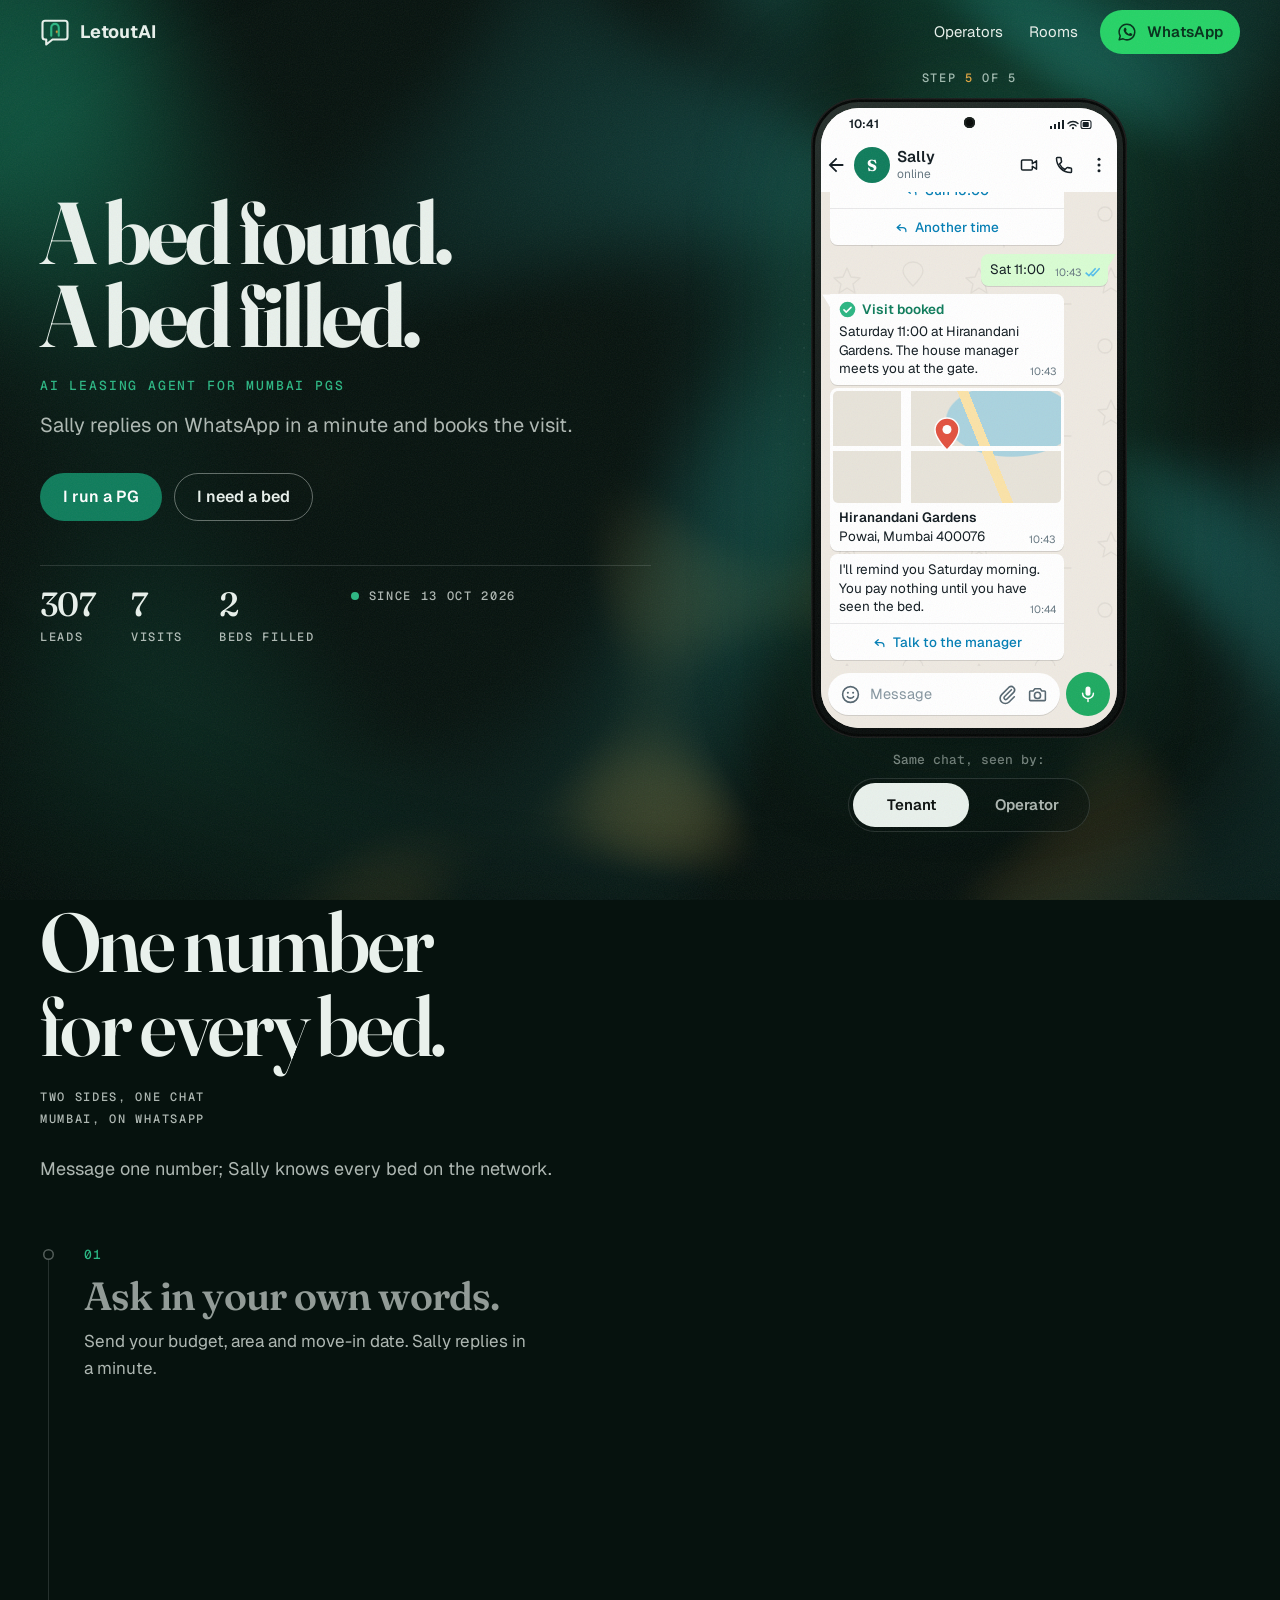
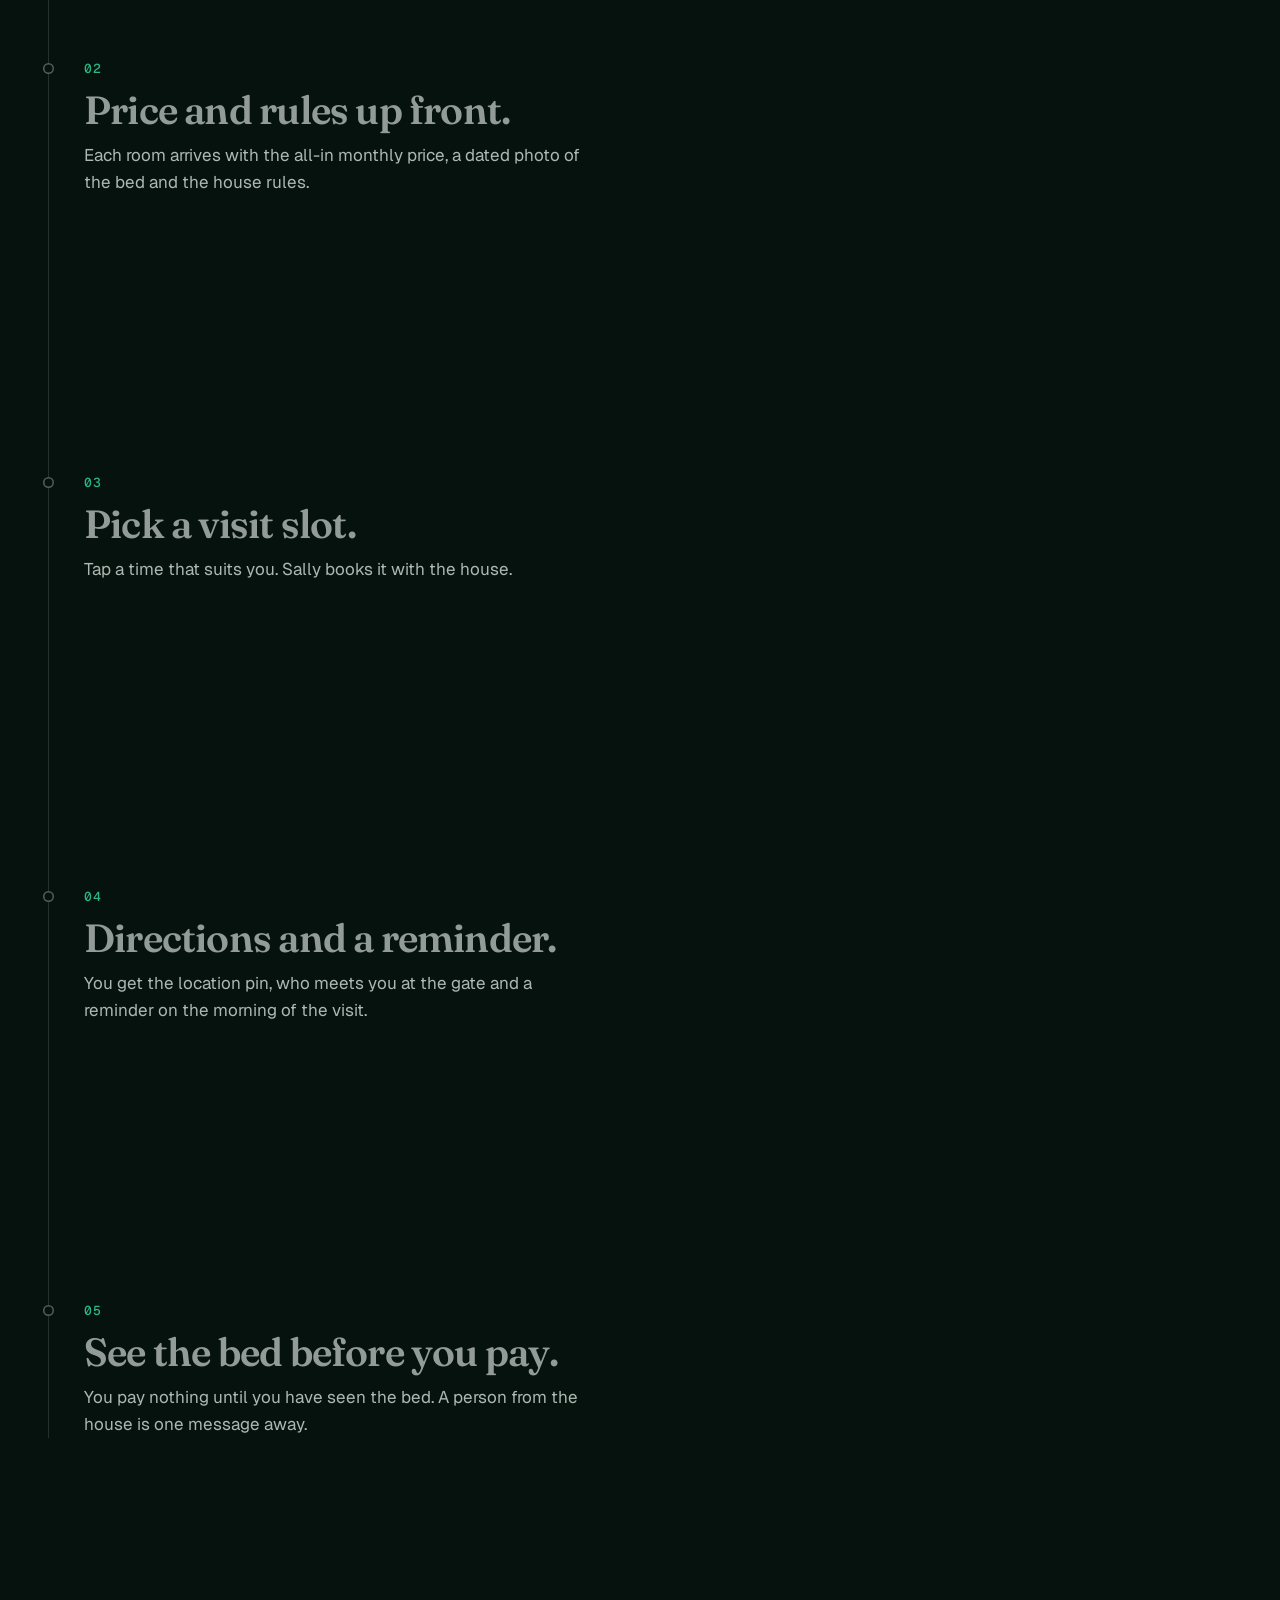
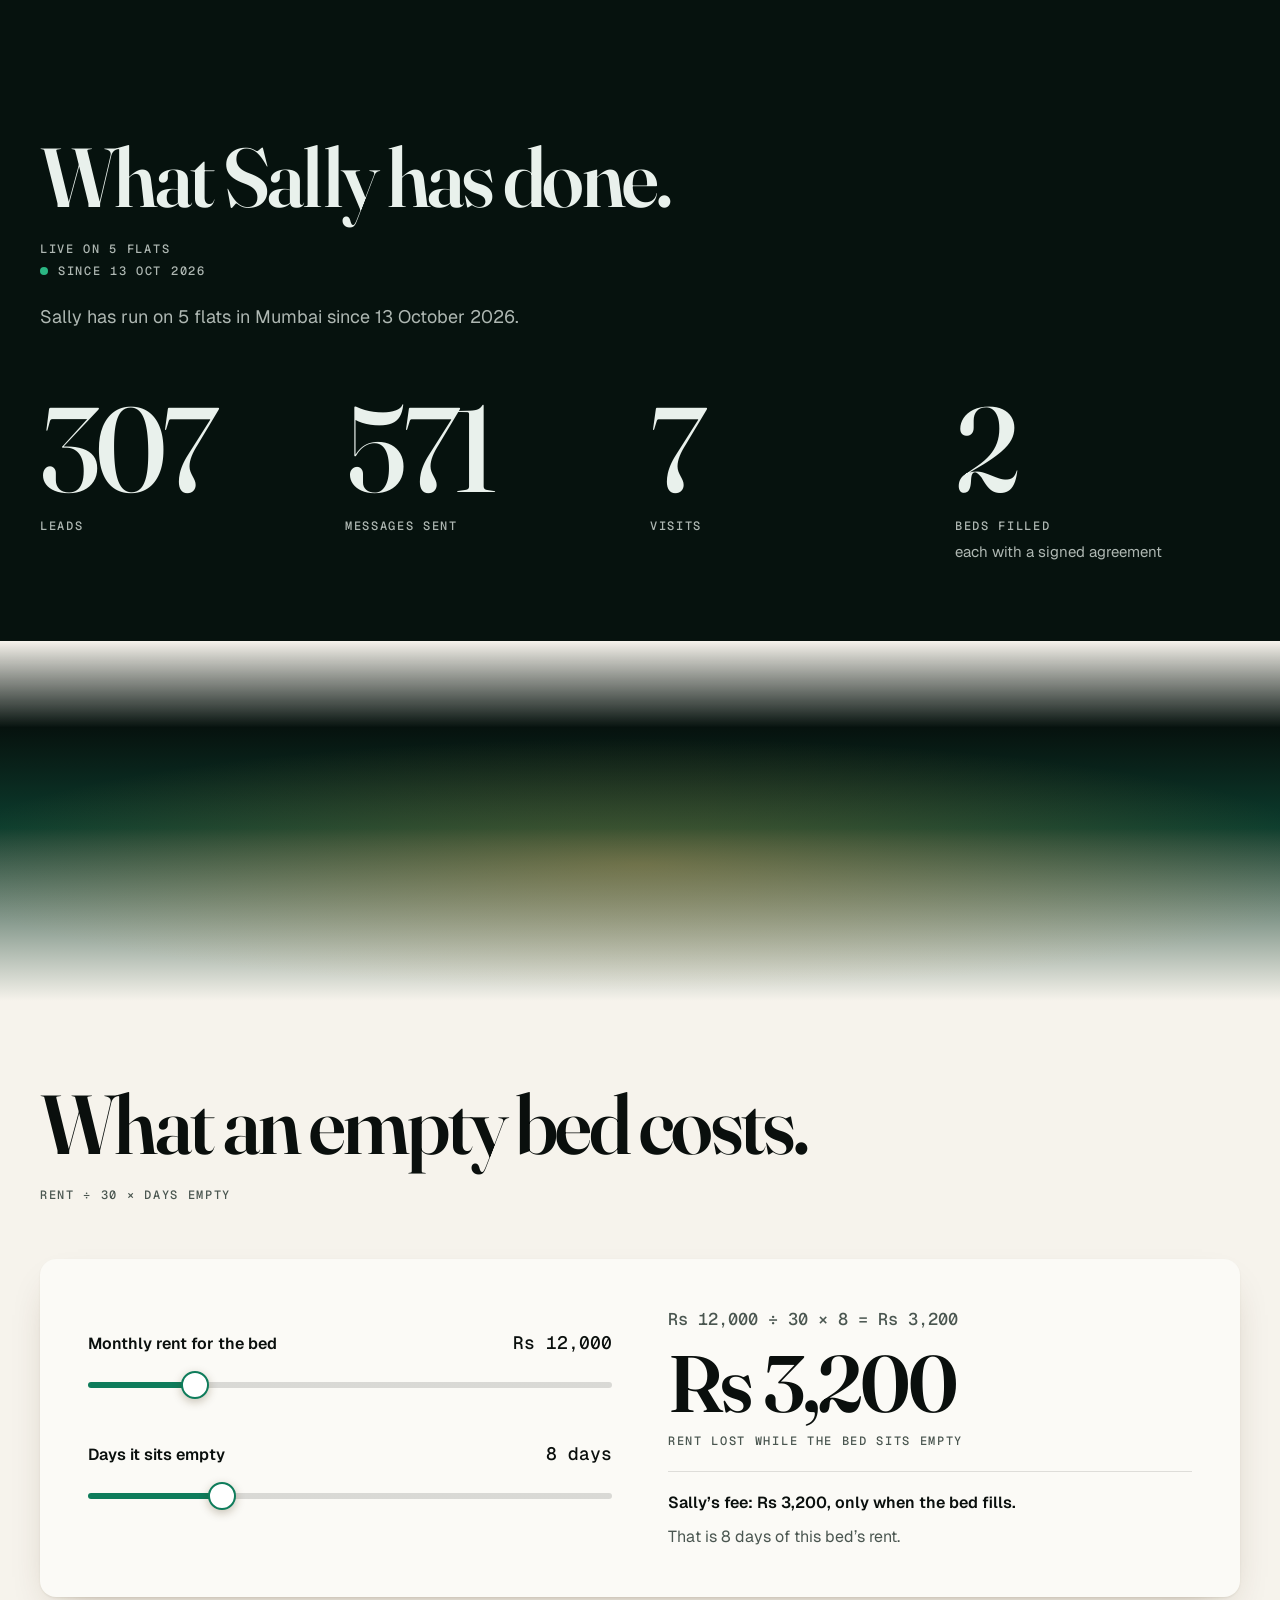
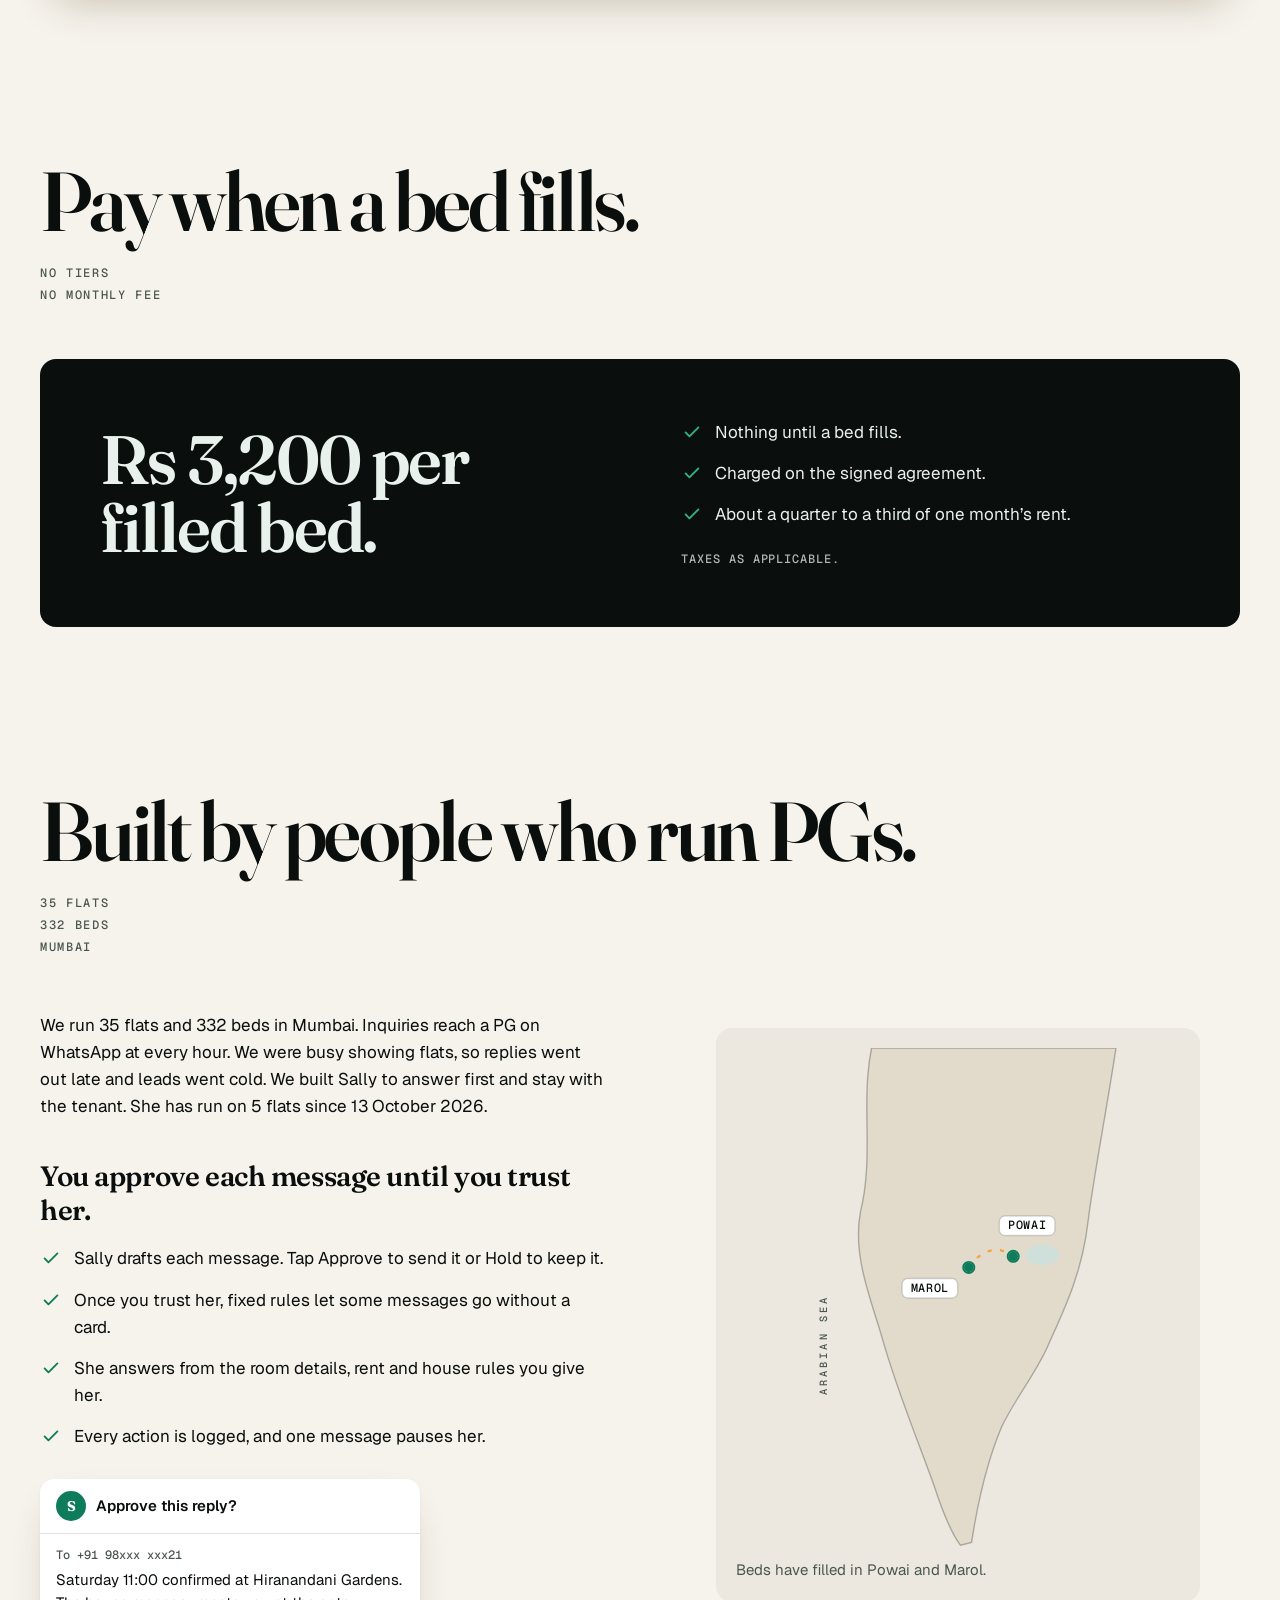
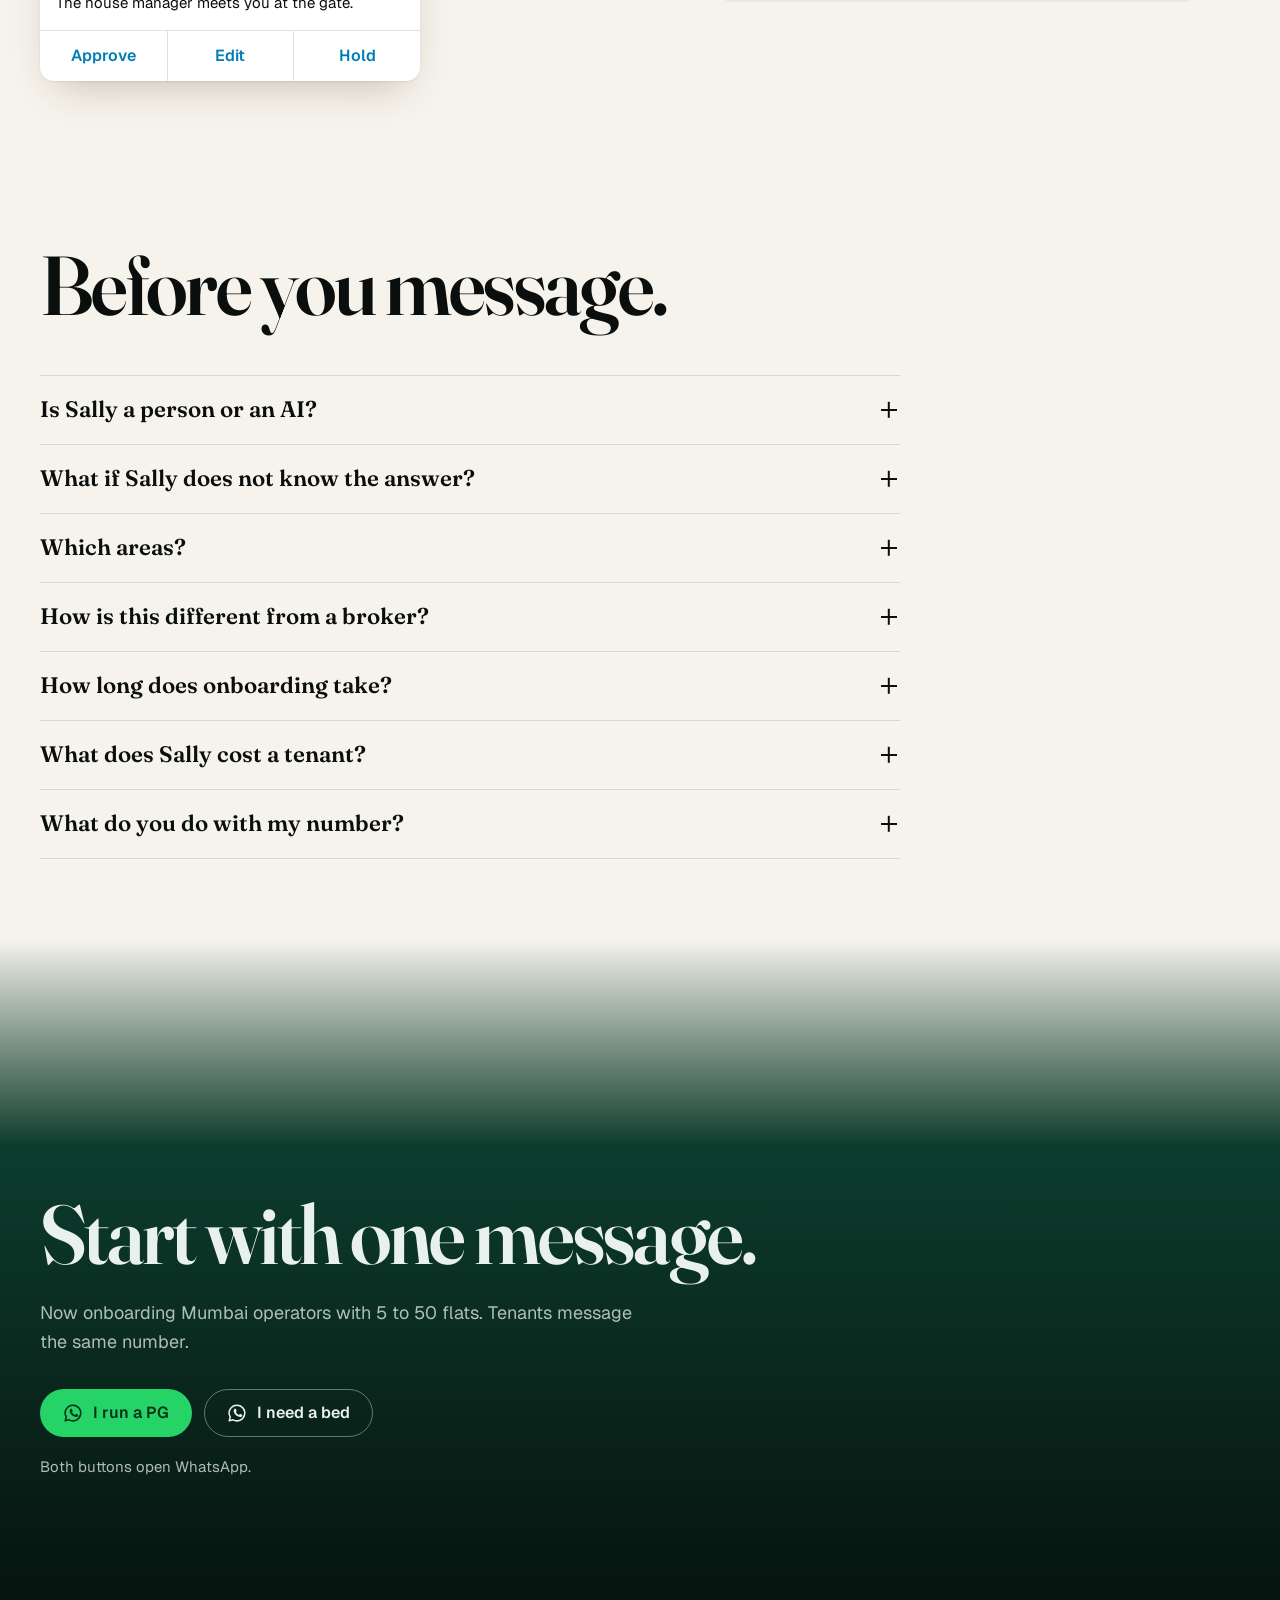
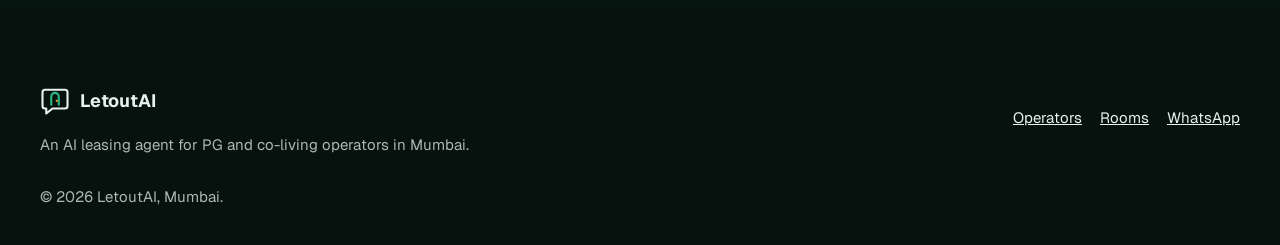
==== commit 16e926f0: "letoutai.com: two-sided site with Match Wire hero, operator benefits, research-backed promises Home," ====
--- a/index.html
+++ b/index.html
@@ -49,14 +49,14 @@
 <p class="lead">Sally replies on WhatsApp in a minute and books the visit.</p>
 <div class="btns"><a class="btn" href="operators/">I run a PG</a><a class="btn btn-ghost" href="rooms/">I need a bed</a></div>
 <div class="stats">
-<div><b data-to="307">307</b><span>inquiries answered</span></div>
+<div><b data-to="307">307</b><span>leads</span></div>
 <div><b data-to="7">7</b><span>visits</span></div>
 <div><b data-to="2">2</b><span>beds filled</span></div>
 <div class="since"><span class="live">Since 13 Oct 2026</span></div>
 </div>
 </div>
 <div class="stage">
-<p class="stp" aria-hidden="true">Step <b>1</b> of 5</p>
+<p class="stp" aria-hidden="true">Step <b>1</b> of <span>5</span></p>
 <div class="ph" aria-hidden="true">
 <div class="phone" data-thread="tenant"></div>
 <span class="fg a">PG near Marol? 1 Dec</span>
@@ -72,7 +72,7 @@
 <p class="sub" data-side="tenant">Message one number; Sally knows every bed on the network.</p>
 <p class="sub" data-side="operator" hidden>An inquiry that does not fit your flat goes to the next operator on Sally. When theirs do not fit, they can come to you.</p>
 <ol class="steps" data-side="tenant"><li class="step" data-upto="2" data-x="0,1"><span class="n">01</span><h3>Ask in your own words.</h3><p>Send your budget, area and move-in date. Sally replies in a minute.</p><div class="xc wa-bd" aria-hidden="true"><div class="wa-th"></div></div></li><li class="step" data-upto="4" data-x="3"><span class="n">02</span><h3>Price and rules up front.</h3><p>Each room arrives with the all-in monthly price, a dated photo of the bed and the house rules.</p><div class="xc wa-bd" aria-hidden="true"><div class="wa-th"></div></div></li><li class="step" data-upto="7" data-x="6,7"><span class="n">03</span><h3>Pick a visit slot.</h3><p>Tap a time that suits you. Sally books it with the house.</p><div class="xc wa-bd" aria-hidden="true"><div class="wa-th"></div></div></li><li class="step" data-upto="9" data-x="8,9"><span class="n">04</span><h3>Directions and a reminder.</h3><p>You get the location pin, who meets you at the gate and a reminder on the morning of the visit.</p><div class="xc wa-bd" aria-hidden="true"><div class="wa-th"></div></div></li><li class="step" data-upto="10" data-x="10"><span class="n">05</span><h3>See the bed before you pay.</h3><p>You pay nothing until you have seen the bed. A person from the house is one message away.</p><div class="xc wa-bd" aria-hidden="true"><div class="wa-th"></div></div></li></ol>
-<ol class="steps" data-side="operator" hidden><li class="step" data-upto="0" data-x="0"><span class="n">01</span><h3>Sally answers every inquiry.</h3><p>Day or night, she replies from your rooms, your prices and your rules, then tells you who asked.</p><div class="xc wa-bd" aria-hidden="true"><div class="wa-th"></div></div></li><li class="step" data-upto="2" data-x="1,2"><span class="n">02</span><h3>You approve on a card.</h3><p>Until you trust her, each reply waits on a WhatsApp card. Tap Approve, Edit or Hold.</p><div class="xc wa-bd" aria-hidden="true"><div class="wa-th"></div></div></li><li class="step" data-upto="3" data-x="3"><span class="n">03</span><h3>She books the visit.</h3><p>The tenant picks a slot. Sally sends the reminder and directions. You show the flat.</p><div class="xc wa-bd" aria-hidden="true"><div class="wa-th"></div></div></li><li class="step" data-upto="6" data-x="5,6"><span class="n">04</span><h3>Token and agreement on WhatsApp.</h3><p>After the visit, Sally tracks the token and sends the agreement to sign on the phone.</p><div class="xc wa-bd" aria-hidden="true"><div class="wa-th"></div></div></li><li class="step" data-upto="7" data-x="7"><span class="n">05</span><h3>Bed filled. Then you pay.</h3><p>Rs 3,200 falls due on the signed agreement. Nothing before, nothing monthly.</p><div class="xc wa-bd" aria-hidden="true"><div class="wa-th"></div></div></li></ol>
+<ol class="steps" data-side="operator" hidden><li class="step" data-upto="0" data-x="0"><span class="n">01</span><h3>Sally answers every inquiry.</h3><p>Day or night, she replies from your rooms, your prices and your rules, then tells you who asked.</p><div class="xc wa-bd" aria-hidden="true"><div class="wa-th"></div></div></li><li class="step" data-upto="2" data-x="1,2"><span class="n">02</span><h3>You approve on a card.</h3><p>Until you trust her, each reply waits on a WhatsApp card. Tap Approve, Edit or Hold.</p><div class="xc wa-bd" aria-hidden="true"><div class="wa-th"></div></div></li><li class="step" data-upto="3" data-x="3"><span class="n">03</span><h3>She books the visit.</h3><p>The tenant picks a slot. Sally sends the reminder and directions. You show the flat.</p><div class="xc wa-bd" aria-hidden="true"><div class="wa-th"></div></div></li><li class="step" data-upto="6" data-x="5,6"><span class="n">04</span><h3>Token and agreement on WhatsApp.</h3><p>After the visit, Sally tracks the token and sends the agreement to sign on the phone.</p><div class="xc wa-bd" aria-hidden="true"><div class="wa-th"></div></div></li><li class="step" data-upto="7" data-x="7"><span class="n">05</span><h3>Bed filled. Then you pay.</h3><p>Rs 3,200 falls due on the signed agreement. Nothing before, nothing monthly.</p><div class="xc wa-bd" aria-hidden="true"><div class="wa-th"></div></div></li><li class="step" data-upto="9" data-x="9"><span class="n">06</span><h3>Rent reminders and the monthly profit and loss.</h3><p>Sally reminds your tenants when rent is due. Once a month she sends you the beds, rent collected, expenses and net for each flat.</p><div class="xc wa-bd" aria-hidden="true"><div class="wa-th"></div></div></li></ol>
 </div>
 </div>
 </section>
@@ -82,7 +82,7 @@
 <div class="credits"><span class="cr">Live on 5 flats</span><span class="cr live">Since 13 Oct 2026</span></div>
 <p class="sub">Sally has run on 5 flats in Mumbai since 13 October 2026.</p>
 <div class="nums">
-<div class="num"><b data-to="307">307</b><span class="cr">inquiries answered</span></div>
+<div class="num"><b data-to="307">307</b><span class="cr">leads</span></div>
 <div class="num"><b data-to="571">571</b><span class="cr">messages sent</span></div>
 <div class="num"><b data-to="7">7</b><span class="cr">visits</span></div>
 <div class="num"><b data-to="2">2</b><span class="cr">beds filled</span><small>each with a signed agreement</small></div>
--- a/assets/style.css
+++ b/assets/style.css
@@ -179,7 +179,7 @@
 .op{margin:0;font:600 clamp(2.4rem,.9rem + 5.4vw,5.5rem)/1 var(--fd);letter-spacing:-.032em;font-variation-settings:"opsz" 144;text-wrap:balance}
 .credits{display:flex;flex-direction:column;gap:6px;margin:22px 0 0}
 .on-paper .cr{color:var(--muted)}
-.sec{position:relative;z-index:2;padding:clamp(88px,14vh,160px) 0}
+.sec{position:relative;z-index:2;padding:clamp(64px,9vh,104px) 0}
 .sub{max-width:34em;margin:24px 0 0;font-size:1.125rem;color:var(--muted-d)}
 .on-paper .sub{color:var(--muted)}
 
@@ -444,3 +444,36 @@
 .steps[hidden]{display:none}
 /* the lanes carry the match while motion is allowed; the static foreground chips would sit on the lane chips */
 @media (prefers-reduced-motion:no-preference){.js .fg{display:none}}
+
+/* the report bubble: a WhatsApp business message with a monospace ledger */
+.m.rp{min-width:min(228px,92%);max-width:92%}
+.rep-h{display:block;font-weight:600}
+.rep-s{display:block;margin-bottom:6px;color:#667781;font-size:12px}
+.rep{display:grid;gap:3px;font:400 12px/1.4 var(--fm);font-variant-numeric:tabular-nums}
+.rep>span{display:flex;justify-content:space-between;gap:12px}
+.rep b{font-weight:500;white-space:nowrap}
+.rep.tab>span:last-child{margin-top:3px;padding-top:5px;border-top:1px dashed rgba(17,27,33,.24);font-weight:600}
+.rep.tab>span:last-child b{font-weight:600;color:#0E7C5B}
+.rep .one{justify-content:flex-start;gap:6px;font:400 12.5px/1.35 var(--fs)}
+.rep .one svg{width:14px;height:14px;flex:none;margin-top:1px;color:#0E7C5B}
+/* what Sally runs: four cropped chats, the operator's side of the product */
+.runs{display:grid;gap:48px 24px;margin-top:56px}
+.run{display:flex;flex-direction:column;min-width:0}
+.run .n{color:var(--green-600);font:500 .8125rem/1 var(--fm);letter-spacing:.08em}
+.run h3{margin:14px 0 10px;font:600 clamp(1.35rem,1.1rem + .9vw,1.6rem)/1.15 var(--fd);letter-spacing:-.015em}
+.run p{max-width:34em;margin:0 0 22px;font-size:1rem}
+.xw{display:flex;flex-direction:column;height:252px;margin-top:auto;overflow:hidden;border:1px solid var(--line);border-radius:16px;background:#EFEAE2;box-shadow:var(--sh);color:#111B21}
+.xh{position:relative;z-index:1;display:flex;flex:none;align-items:center;gap:9px;height:46px;padding:0 12px;background:#fff;box-shadow:0 1px 0 rgba(11,20,26,.07)}
+.xh .wa-av{width:28px;height:28px;font-size:13px}
+.xh b{display:block;font:600 13.5px/1.15 var(--fs)}
+.xh small{display:block;color:#667781;font:400 11px/1.25 var(--fs)}
+.keep{display:grid;gap:18px;margin-top:64px;padding-top:28px;border-top:1px solid var(--line)}
+.keep h3{margin:0;font:600 1.35rem/1.2 var(--fd)}
+@media (min-width:720px){.runs{grid-template-columns:repeat(2,minmax(0,1fr))}}
+@media (min-width:960px){.keep{grid-template-columns:200px minmax(0,1fr);align-items:start}.keep .ticks{grid-template-columns:repeat(3,minmax(0,1fr));gap:24px}}
+@media (min-width:1280px){.runs{grid-template-columns:repeat(4,minmax(0,1fr))}}
+html:not(.js) .xw{display:none}
+@media (max-width:719px){.xw{height:auto}.xw .wa-bd{padding-top:30px}}
+.prom li.wide{grid-column:1/-1}
+/* a section that closes on a full-width rule (the promise lists): the rule is its lower edge, so the next section's top padding is the only gap; two stacked 14vh paddings read as a hole */
+.sec.rule-end{padding-bottom:0}
